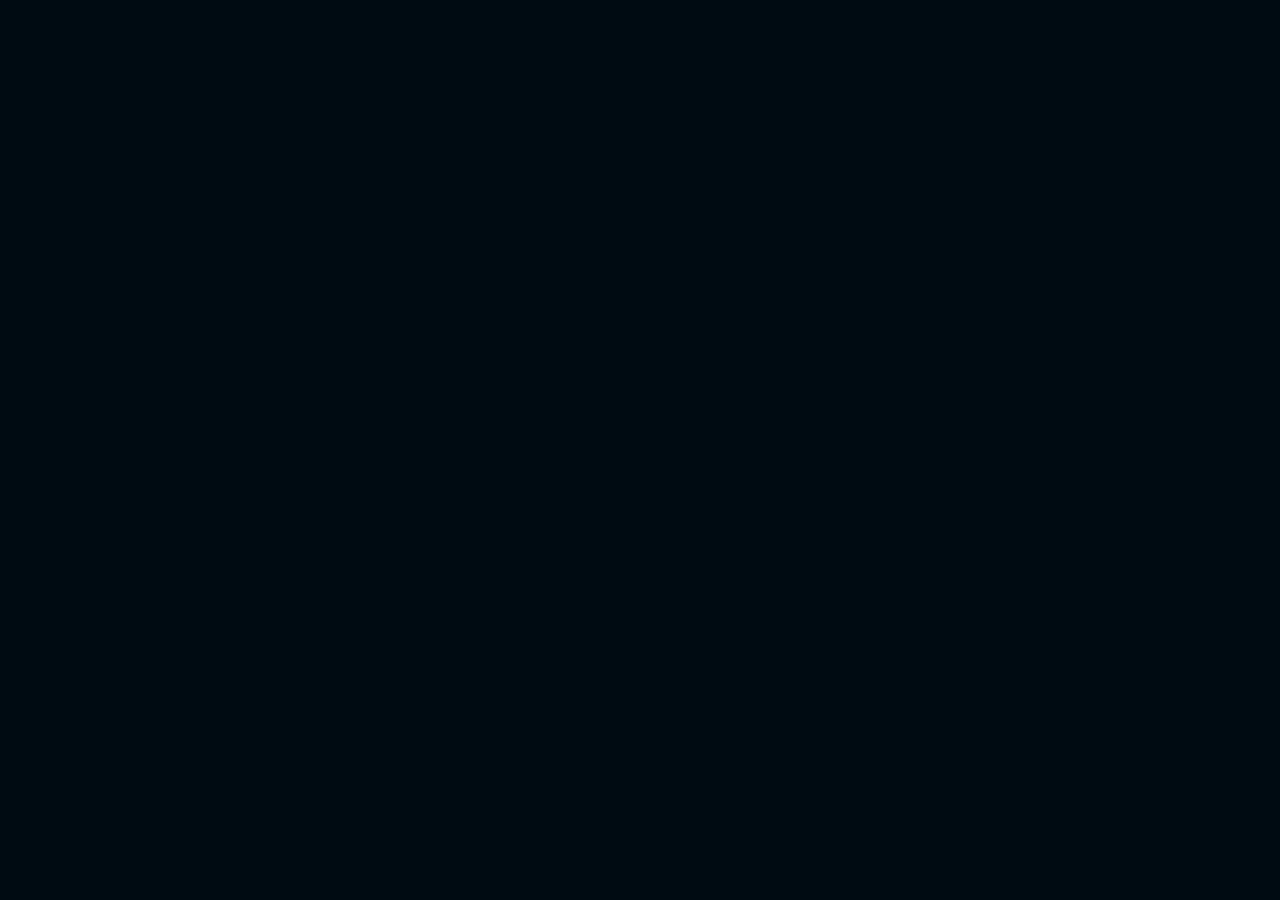
==== index.html @ 6ad89bed "Sell CadetCatch with its real photo search value" ====
<!doctype html>
<html lang="en">
  <head>
    <meta charset="UTF-8" />
    <link rel="icon" type="image/svg+xml" href="/favicon.svg" />
    <meta name="viewport" content="width=device-width, initial-scale=1.0, maximum-scale=1.0, user-scalable=no, viewport-fit=cover" />
        <meta name="eb28-build-id" content="cadetcatch-bf7490b9c" />
    <meta http-equiv="Cache-Control" content="no-cache, no-store, must-revalidate" />
    <meta http-equiv="Pragma" content="no-cache" />
    <meta http-equiv="Expires" content="0" />
<title>CadetCatch — Find Your Cadet in Thousands of Event Photos</title>
    <meta name="description" content="Add one clear cadet photo, search the available indexed Academy event-photo collection with facial-similarity technology, and review likely matches on your iPhone." />
    <meta name="theme-color" content="#061411" />
    <meta name="color-scheme" content="light" />
    <meta name="robots" content="index, follow, max-image-preview:large, max-snippet:-1, max-video-preview:-1" />
    <link rel="canonical" href="https://cadetcatch.com/" />
    <meta property="og:locale" content="en_US" />
    <meta property="og:site_name" content="CadetCatch" />
    <meta property="og:type" content="website" />
    <meta property="og:title" content="CadetCatch — Find Your Cadet in Thousands of Event Photos" />
    <meta property="og:description" content="Add one clear cadet photo, search the available indexed Academy event-photo collection with facial-similarity technology, and review likely matches on your iPhone." />
    <meta property="og:url" content="https://cadetcatch.com/" />
    <meta property="og:image" content="https://cadetcatch.com/img/find-cadet-photos.png" />
    <meta property="og:image:alt" content="CadetCatch — Find Your Cadet in Thousands of Event Photos" />
    <meta name="twitter:card" content="summary_large_image" />
    <meta name="twitter:title" content="CadetCatch — Find Your Cadet in Thousands of Event Photos" />
    <meta name="twitter:description" content="Add one clear cadet photo, search the available indexed Academy event-photo collection with facial-similarity technology, and review likely matches on your iPhone." />
    <meta name="twitter:image" content="https://cadetcatch.com/img/find-cadet-photos.png" />
    <script type="application/ld+json">[{"@context":"https://schema.org","@type":"Organization","@id":"https://eb28.co/#organization","name":"EB28","url":"https://eb28.co","logo":"https://eb28.co/favicon.svg"},{"@context":"https://schema.org","@type":"SoftwareApplication","name":"CadetCatch","applicationCategory":"LifestyleApplication","operatingSystem":"iOS","offers":{"@type":"Offer","name":"Family Monthly","price":"12.99","priceCurrency":"USD","description":"Auto-renewing monthly subscription. Free to download.","url":"https://apps.apple.com/us/app/cadetcatch/id6769565852"},"url":"https://apps.apple.com/us/app/cadetcatch/id6769565852","image":"https://cadetcatch.com/img/find-cadet-photos.png","description":"CadetCatch uses facial-similarity search to help Coast Guard Academy parents find likely matches in an indexed event-photo collection and review each result themselves.","provider":{"@id":"https://eb28.co/#organization"}}]</script>
<link rel="preload" as="image" href="/img/find-cadet-photos.png" fetchpriority="high" />
    <link rel="preconnect" href="https://fonts.googleapis.com" />
    <link rel="preconnect" href="https://fonts.gstatic.com" crossorigin />
    <script>
      window.addEventListener('load', function () {
        [
          'https://fonts.googleapis.com/css2?family=JetBrains+Mono:wght@400;600&family=Sora:wght@500;700;800&family=Space+Grotesk:wght@400;500;700&display=swap',
          'https://fonts.googleapis.com/css2?family=Cormorant+Garamond:wght@500;600;700&family=Manrope:wght@400;500;600;700;800&display=swap',
        ].forEach(function (href) {
          var link = document.createElement('link');
          link.rel = 'stylesheet';
          link.href = href;
          document.head.appendChild(link);
        });
      });
    </script>
    <noscript>
      <link
        rel="stylesheet"
        href="https://fonts.googleapis.com/css2?family=JetBrains+Mono:wght@400;600&family=Sora:wght@500;700;800&family=Space+Grotesk:wght@400;500;700&display=swap"
      />
      <link
        rel="stylesheet"
        href="https://fonts.googleapis.com/css2?family=Cormorant+Garamond:wght@500;600;700&family=Manrope:wght@400;500;600;700;800&display=swap"
      />
    </noscript>

    <style>
      html,
      body,
      #root {
        min-height: 100%;
        margin: 0;
        background: #000b12;
      }

      body {
        overflow-x: hidden;
      }

    </style>
    <script type="module" crossorigin src="/assets/index-DE8_6jMP.js"></script>
    <link rel="stylesheet" crossorigin href="/assets/index-CxNDOQyZ.css">
  </head>
  <body>
    <div id="root"></div>
    <script>
      // Loads GA4 only when a measurement ID is set in /analytics-config.json,
      // so analytics activates from config without a rebuild.
      (function () {
        fetch('/analytics-config.json', { cache: 'no-store' })
          .then(function (r) { return r.ok ? r.json() : null; })
          .then(function (cfg) {
            var id = cfg && String(cfg.ga4MeasurementId || '').trim();
            if (!id) return;
            var s = document.createElement('script');
            s.async = true;
            s.src = 'https://www.googletagmanager.com/gtag/js?id=' + encodeURIComponent(id);
            document.head.appendChild(s);
            window.dataLayer = window.dataLayer || [];
            function gtag() { window.dataLayer.push(arguments); }
            window.gtag = gtag;
            gtag('js', new Date());
            gtag('config', id);
          })
          .catch(function () {});
      })();
    </script>
    <noscript>
      <main style="padding: 32px; font-family: Arial, sans-serif; background: #ffffff; color: #0f172a;">
        <h1>EB28 organic growth resources</h1>
        <p>Lead-focused website, local SEO, and automation guides for Melbourne, Florida businesses.</p>
        <nav aria-label="EB28 organic growth resources">
          <ul>
            <li>
              <a href="/blog/ai-receptionist-for-local-business-what-to-automate-and-what-to-keep-human/">
                AI receptionist for local business
              </a>
            </li>
            <li>
              <a href="/blog/website-audit-checklist-for-melbourne-fl-businesses-losing-leads/">
                Website audit Melbourne FL
              </a>
            </li>
            <li>
              <a href="/blog/how-to-rank-in-the-melbourne-fl-map-pack-without-spammy-seo/">
                How to rank in Melbourne FL map pack
              </a>
            </li>
            <li><a href="/melbournewebstudio/#quiz">Melbourne Web Studio growth quiz</a></li>
            <li><a href="/blog/">EB28 blog</a></li>
          </ul>
        </nav>
      </main>
    </noscript>
  </body>
</html>
---- assets/index-CxNDOQyZ.css ----
*,:before,:after{--tw-border-spacing-x: 0;--tw-border-spacing-y: 0;--tw-translate-x: 0;--tw-translate-y: 0;--tw-rotate: 0;--tw-skew-x: 0;--tw-skew-y: 0;--tw-scale-x: 1;--tw-scale-y: 1;--tw-pan-x: ;--tw-pan-y: ;--tw-pinch-zoom: ;--tw-scroll-snap-strictness: proximity;--tw-gradient-from-position: ;--tw-gradient-via-position: ;--tw-gradient-to-position: ;--tw-ordinal: ;--tw-slashed-zero: ;--tw-numeric-figure: ;--tw-numeric-spacing: ;--tw-numeric-fraction: ;--tw-ring-inset: ;--tw-ring-offset-width: 0px;--tw-ring-offset-color: #fff;--tw-ring-color: rgb(59 130 246 / .5);--tw-ring-offset-shadow: 0 0 #0000;--tw-ring-shadow: 0 0 #0000;--tw-shadow: 0 0 #0000;--tw-shadow-colored: 0 0 #0000;--tw-blur: ;--tw-brightness: ;--tw-contrast: ;--tw-grayscale: ;--tw-hue-rotate: ;--tw-invert: ;--tw-saturate: ;--tw-sepia: ;--tw-drop-shadow: ;--tw-backdrop-blur: ;--tw-backdrop-brightness: ;--tw-backdrop-contrast: ;--tw-backdrop-grayscale: ;--tw-backdrop-hue-rotate: ;--tw-backdrop-invert: ;--tw-backdrop-opacity: ;--tw-backdrop-saturate: ;--tw-backdrop-sepia: ;--tw-contain-size: ;--tw-contain-layout: ;--tw-contain-paint: ;--tw-contain-style: }::backdrop{--tw-border-spacing-x: 0;--tw-border-spacing-y: 0;--tw-translate-x: 0;--tw-translate-y: 0;--tw-rotate: 0;--tw-skew-x: 0;--tw-skew-y: 0;--tw-scale-x: 1;--tw-scale-y: 1;--tw-pan-x: ;--tw-pan-y: ;--tw-pinch-zoom: ;--tw-scroll-snap-strictness: proximity;--tw-gradient-from-position: ;--tw-gradient-via-position: ;--tw-gradient-to-position: ;--tw-ordinal: ;--tw-slashed-zero: ;--tw-numeric-figure: ;--tw-numeric-spacing: ;--tw-numeric-fraction: ;--tw-ring-inset: ;--tw-ring-offset-width: 0px;--tw-ring-offset-color: #fff;--tw-ring-color: rgb(59 130 246 / .5);--tw-ring-offset-shadow: 0 0 #0000;--tw-ring-shadow: 0 0 #0000;--tw-shadow: 0 0 #0000;--tw-shadow-colored: 0 0 #0000;--tw-blur: ;--tw-brightness: ;--tw-contrast: ;--tw-grayscale: ;--tw-hue-rotate: ;--tw-invert: ;--tw-saturate: ;--tw-sepia: ;--tw-drop-shadow: ;--tw-backdrop-blur: ;--tw-backdrop-brightness: ;--tw-backdrop-contrast: ;--tw-backdrop-grayscale: ;--tw-backdrop-hue-rotate: ;--tw-backdrop-invert: ;--tw-backdrop-opacity: ;--tw-backdrop-saturate: ;--tw-backdrop-sepia: ;--tw-contain-size: ;--tw-contain-layout: ;--tw-contain-paint: ;--tw-contain-style: }*,:before,:after{box-sizing:border-box;border-width:0;border-style:solid;border-color:#e5e7eb}:before,:after{--tw-content: ""}html,:host{line-height:1.5;-webkit-text-size-adjust:100%;-moz-tab-size:4;-o-tab-size:4;tab-size:4;font-family:Manrope,Avenir Next,Segoe UI,sans-serif;font-feature-settings:normal;font-variation-settings:normal;-webkit-tap-highlight-color:transparent}body{margin:0;line-height:inherit}hr{height:0;color:inherit;border-top-width:1px}abbr:where([title]){-webkit-text-decoration:underline dotted;text-decoration:underline dotted}h1,h2,h3,h4,h5,h6{font-size:inherit;font-weight:inherit}a{color:inherit;text-decoration:inherit}b,strong{font-weight:bolder}code,kbd,samp,pre{font-family:ui-monospace,SFMono-Regular,Menlo,Monaco,Consolas,Liberation Mono,Courier New,monospace;font-feature-settings:normal;font-variation-settings:normal;font-size:1em}small{font-size:80%}sub,sup{font-size:75%;line-height:0;position:relative;vertical-align:baseline}sub{bottom:-.25em}sup{top:-.5em}table{text-indent:0;border-color:inherit;border-collapse:collapse}button,input,optgroup,select,textarea{font-family:inherit;font-feature-settings:inherit;font-variation-settings:inherit;font-size:100%;font-weight:inherit;line-height:inherit;letter-spacing:inherit;color:inherit;margin:0;padding:0}button,select{text-transform:none}button,input:where([type=button]),input:where([type=reset]),input:where([type=submit]){-webkit-appearance:button;background-color:transparent;background-image:none}:-moz-focusring{outline:auto}:-moz-ui-invalid{box-shadow:none}progress{vertical-align:baseline}::-webkit-inner-spin-button,::-webkit-outer-spin-button{height:auto}[type=search]{-webkit-appearance:textfield;outline-offset:-2px}::-webkit-search-decoration{-webkit-appearance:none}::-webkit-file-upload-button{-webkit-appearance:button;font:inherit}summary{display:list-item}blockquote,dl,dd,h1,h2,h3,h4,h5,h6,hr,figure,p,pre{margin:0}fieldset{margin:0;padding:0}legend{padding:0}ol,ul,menu{list-style:none;margin:0;padding:0}dialog{padding:0}textarea{resize:vertical}input::-moz-placeholder,textarea::-moz-placeholder{opacity:1;color:#9ca3af}input::placeholder,textarea::placeholder{opacity:1;color:#9ca3af}button,[role=button]{cursor:pointer}:disabled{cursor:default}img,svg,video,canvas,audio,iframe,embed,object{display:block;vertical-align:middle}img,video{max-width:100%;height:auto}[hidden]:where(:not([hidden=until-found])){display:none}.\!container{width:100%!important}.container{width:100%}@media (min-width: 640px){.\!container{max-width:640px!important}.container{max-width:640px}}@media (min-width: 768px){.\!container{max-width:768px!important}.container{max-width:768px}}@media (min-width: 1024px){.\!container{max-width:1024px!important}.container{max-width:1024px}}@media (min-width: 1280px){.\!container{max-width:1280px!important}.container{max-width:1280px}}@media (min-width: 1536px){.\!container{max-width:1536px!important}.container{max-width:1536px}}.sr-only{position:absolute;width:1px;height:1px;padding:0;margin:-1px;overflow:hidden;clip:rect(0,0,0,0);white-space:nowrap;border-width:0}.pointer-events-none{pointer-events:none}.pointer-events-auto{pointer-events:auto}.\!visible{visibility:visible!important}.visible{visibility:visible}.static{position:static}.fixed{position:fixed}.absolute{position:absolute}.relative{position:relative}.sticky{position:sticky}.inset-0{top:0;right:0;bottom:0;left:0}.inset-x-0{left:0;right:0}.-bottom-10{bottom:-2.5rem}.-left-10{left:-2.5rem}.-right-1{right:-.25rem}.-right-24{right:-6rem}.-right-3{right:-.75rem}.-top-1{top:-.25rem}.-top-12{top:-3rem}.-top-24{top:-6rem}.-top-3{top:-.75rem}.-top-4{top:-1rem}.-top-\[1px\]{top:-1px}.bottom-0{bottom:0}.bottom-1{bottom:.25rem}.bottom-6{bottom:1.5rem}.bottom-\[-10\%\]{bottom:-10%}.bottom-\[-20\%\]{bottom:-20%}.left-0{left:0}.left-1{left:.25rem}.left-1\/2{left:50%}.left-2{left:.5rem}.left-3{left:.75rem}.left-4{left:1rem}.left-5{left:1.25rem}.left-6{left:1.5rem}.left-\[-10\%\]{left:-10%}.left-\[36px\]{left:36px}.right-0{right:0}.right-1{right:.25rem}.right-1\.5{right:.375rem}.right-2{right:.5rem}.right-4{right:1rem}.right-6{right:1.5rem}.right-8{right:2rem}.right-\[-10\%\]{right:-10%}.top-0{top:0}.top-1{top:.25rem}.top-1\.5{top:.375rem}.top-1\/2{top:50%}.top-12{top:3rem}.top-2{top:.5rem}.top-24{top:6rem}.top-32{top:8rem}.top-4{top:1rem}.top-6{top:1.5rem}.top-8{top:2rem}.top-\[-10\%\]{top:-10%}.top-\[-20\%\]{top:-20%}.top-\[61px\]{top:61px}.top-full{top:100%}.-z-10{z-index:-10}.-z-20{z-index:-20}.z-0{z-index:0}.z-10{z-index:10}.z-20{z-index:20}.z-30{z-index:30}.z-40{z-index:40}.z-50{z-index:50}.z-\[100\]{z-index:100}.z-\[110\]{z-index:110}.z-\[140\]{z-index:140}.z-\[160\]{z-index:160}.z-\[200\]{z-index:200}.z-\[5\]{z-index:5}.z-\[60\]{z-index:60}.order-first{order:-9999}.col-span-1{grid-column:span 1 / span 1}.col-span-2{grid-column:span 2 / span 2}.row-span-2{grid-row:span 2 / span 2}.-mx-1{margin-left:-.25rem;margin-right:-.25rem}.-mx-2{margin-left:-.5rem;margin-right:-.5rem}.mx-auto{margin-left:auto;margin-right:auto}.my-10{margin-top:2.5rem;margin-bottom:2.5rem}.my-12{margin-top:3rem;margin-bottom:3rem}.-ml-2{margin-left:-.5rem}.-mr-32{margin-right:-8rem}.-mt-1{margin-top:-.25rem}.-mt-2{margin-top:-.5rem}.-mt-20{margin-top:-5rem}.-mt-32{margin-top:-8rem}.mb-1{margin-bottom:.25rem}.mb-1\.5{margin-bottom:.375rem}.mb-10{margin-bottom:2.5rem}.mb-12{margin-bottom:3rem}.mb-14{margin-bottom:3.5rem}.mb-16{margin-bottom:4rem}.mb-2{margin-bottom:.5rem}.mb-20{margin-bottom:5rem}.mb-3{margin-bottom:.75rem}.mb-4{margin-bottom:1rem}.mb-5{margin-bottom:1.25rem}.mb-6{margin-bottom:1.5rem}.mb-7{margin-bottom:1.75rem}.mb-8{margin-bottom:2rem}.mb-\[10\%\]{margin-bottom:10%}.ml-1{margin-left:.25rem}.ml-2{margin-left:.5rem}.ml-3{margin-left:.75rem}.ml-auto{margin-left:auto}.mr-1{margin-right:.25rem}.mr-1\.5{margin-right:.375rem}.mr-2{margin-right:.5rem}.mr-3{margin-right:.75rem}.mr-4{margin-right:1rem}.mr-auto{margin-right:auto}.mt-0\.5{margin-top:.125rem}.mt-1{margin-top:.25rem}.mt-1\.5{margin-top:.375rem}.mt-10{margin-top:2.5rem}.mt-12{margin-top:3rem}.mt-14{margin-top:3.5rem}.mt-16{margin-top:4rem}.mt-2{margin-top:.5rem}.mt-2\.5{margin-top:.625rem}.mt-20{margin-top:5rem}.mt-3{margin-top:.75rem}.mt-4{margin-top:1rem}.mt-5{margin-top:1.25rem}.mt-6{margin-top:1.5rem}.mt-7{margin-top:1.75rem}.mt-8{margin-top:2rem}.mt-9{margin-top:2.25rem}.mt-\[3px\]{margin-top:3px}.mt-auto{margin-top:auto}.line-clamp-2{overflow:hidden;display:-webkit-box;-webkit-box-orient:vertical;-webkit-line-clamp:2}.line-clamp-3{overflow:hidden;display:-webkit-box;-webkit-box-orient:vertical;-webkit-line-clamp:3}.block{display:block}.inline-block{display:inline-block}.inline{display:inline}.flex{display:flex}.inline-flex{display:inline-flex}.table{display:table}.grid{display:grid}.hidden{display:none}.aspect-\[16\/10\]{aspect-ratio:16/10}.aspect-\[4\/3\]{aspect-ratio:4/3}.aspect-\[4\/5\]{aspect-ratio:4/5}.aspect-video{aspect-ratio:16 / 9}.h-0{height:0px}.h-0\.5{height:.125rem}.h-1{height:.25rem}.h-1\.5{height:.375rem}.h-10{height:2.5rem}.h-11{height:2.75rem}.h-12{height:3rem}.h-14{height:3.5rem}.h-16{height:4rem}.h-2{height:.5rem}.h-2\.5{height:.625rem}.h-20{height:5rem}.h-24{height:6rem}.h-28{height:7rem}.h-3{height:.75rem}.h-3\.5{height:.875rem}.h-32{height:8rem}.h-4{height:1rem}.h-40{height:10rem}.h-48{height:12rem}.h-5{height:1.25rem}.h-56{height:14rem}.h-6{height:1.5rem}.h-64{height:16rem}.h-7{height:1.75rem}.h-8{height:2rem}.h-9{height:2.25rem}.h-96{height:24rem}.h-\[180px\]{height:180px}.h-\[18px\]{height:18px}.h-\[20px\]{height:20px}.h-\[220px\]{height:220px}.h-\[22px\]{height:22px}.h-\[24px\]{height:24px}.h-\[26px\]{height:26px}.h-\[28px\]{height:28px}.h-\[2px\]{height:2px}.h-\[32px\]{height:32px}.h-\[36px\]{height:36px}.h-\[36rem\]{height:36rem}.h-\[40\%\]{height:40%}.h-\[400px\]{height:400px}.h-\[40px\]{height:40px}.h-\[40vh\]{height:40vh}.h-\[42px\]{height:42px}.h-\[44px\]{height:44px}.h-\[45px\]{height:45px}.h-\[50\%\]{height:50%}.h-\[500px\]{height:500px}.h-\[50px\]{height:50px}.h-\[50vh\]{height:50vh}.h-\[52px\]{height:52px}.h-\[550px\]{height:550px}.h-\[600px\]{height:600px}.h-\[6px\]{height:6px}.h-\[70px\]{height:70px}.h-auto{height:auto}.h-full{height:100%}.h-px{height:1px}.max-h-\[120px\]{max-height:120px}.max-h-\[180px\]{max-height:180px}.max-h-\[210px\]{max-height:210px}.max-h-\[250px\]{max-height:250px}.max-h-\[26rem\]{max-height:26rem}.max-h-\[35vh\]{max-height:35vh}.max-h-\[60px\]{max-height:60px}.max-h-\[68vh\]{max-height:68vh}.max-h-\[90vh\]{max-height:90vh}.max-h-\[min\(34rem\,80dvh\)\]{max-height:min(34rem,80dvh)}.max-h-\[min\(40rem\,88dvh\)\]{max-height:min(40rem,88dvh)}.min-h-11{min-height:2.75rem}.min-h-12{min-height:3rem}.min-h-28{min-height:7rem}.min-h-36{min-height:9rem}.min-h-\[100dvh\]{min-height:100dvh}.min-h-\[360px\]{min-height:360px}.min-h-\[420px\]{min-height:420px}.min-h-\[76px\]{min-height:76px}.min-h-\[90px\]{min-height:90px}.min-h-\[94svh\]{min-height:94svh}.min-h-\[calc\(100svh-70px\)\]{min-height:calc(100svh - 70px)}.min-h-\[calc\(100vh-65px\)\]{min-height:calc(100vh - 65px)}.min-h-screen{min-height:100vh}.w-1\.5{width:.375rem}.w-10{width:2.5rem}.w-11{width:2.75rem}.w-12{width:3rem}.w-14{width:3.5rem}.w-16{width:4rem}.w-2{width:.5rem}.w-2\.5{width:.625rem}.w-20{width:5rem}.w-24{width:6rem}.w-3{width:.75rem}.w-3\.5{width:.875rem}.w-32{width:8rem}.w-4{width:1rem}.w-44{width:11rem}.w-48{width:12rem}.w-5{width:1.25rem}.w-6{width:1.5rem}.w-64{width:16rem}.w-7{width:1.75rem}.w-8{width:2rem}.w-80{width:20rem}.w-9{width:2.25rem}.w-96{width:24rem}.w-\[1000px\]{width:1000px}.w-\[10px\]{width:10px}.w-\[18px\]{width:18px}.w-\[20px\]{width:20px}.w-\[22px\]{width:22px}.w-\[330px\]{width:330px}.w-\[350px\]{width:350px}.w-\[40\%\]{width:40%}.w-\[45px\]{width:45px}.w-\[50\%\]{width:50%}.w-\[500px\]{width:500px}.w-\[60px\]{width:60px}.w-\[6px\]{width:6px}.w-\[800px\]{width:800px}.w-\[90vw\]{width:90vw}.w-fit{width:-moz-fit-content;width:fit-content}.w-full{width:100%}.w-px{width:1px}.min-w-0{min-width:0px}.min-w-\[180px\]{min-width:180px}.min-w-\[260px\]{min-width:260px}.max-w-2xl{max-width:42rem}.max-w-3xl{max-width:48rem}.max-w-4xl{max-width:56rem}.max-w-5xl{max-width:64rem}.max-w-6xl{max-width:72rem}.max-w-7xl{max-width:80rem}.max-w-\[1000px\]{max-width:1000px}.max-w-\[1040px\]{max-width:1040px}.max-w-\[1220px\]{max-width:1220px}.max-w-\[1320px\]{max-width:1320px}.max-w-\[1700px\]{max-width:1700px}.max-w-\[1800px\]{max-width:1800px}.max-w-\[260px\]{max-width:260px}.max-w-\[360px\]{max-width:360px}.max-w-\[400px\]{max-width:400px}.max-w-\[430px\]{max-width:430px}.max-w-\[590px\]{max-width:590px}.max-w-\[650px\]{max-width:650px}.max-w-\[680px\]{max-width:680px}.max-w-\[68px\]{max-width:68px}.max-w-\[720px\]{max-width:720px}.max-w-\[85\%\]{max-width:85%}.max-w-\[95\%\]{max-width:95%}.max-w-lg{max-width:32rem}.max-w-md{max-width:28rem}.max-w-none{max-width:none}.max-w-sm{max-width:24rem}.max-w-xl{max-width:36rem}.max-w-xs{max-width:20rem}.flex-1{flex:1 1 0%}.flex-shrink-0,.shrink-0{flex-shrink:0}.flex-grow,.grow{flex-grow:1}.-translate-x-1\/2{--tw-translate-x: -50%;transform:translate(var(--tw-translate-x),var(--tw-translate-y)) rotate(var(--tw-rotate)) skew(var(--tw-skew-x)) skewY(var(--tw-skew-y)) scaleX(var(--tw-scale-x)) scaleY(var(--tw-scale-y))}.-translate-y-1\/2{--tw-translate-y: -50%;transform:translate(var(--tw-translate-x),var(--tw-translate-y)) rotate(var(--tw-rotate)) skew(var(--tw-skew-x)) skewY(var(--tw-skew-y)) scaleX(var(--tw-scale-x)) scaleY(var(--tw-scale-y))}.translate-x-1\/2{--tw-translate-x: 50%;transform:translate(var(--tw-translate-x),var(--tw-translate-y)) rotate(var(--tw-rotate)) skew(var(--tw-skew-x)) skewY(var(--tw-skew-y)) scaleX(var(--tw-scale-x)) scaleY(var(--tw-scale-y))}.translate-y-1\/2{--tw-translate-y: 50%;transform:translate(var(--tw-translate-x),var(--tw-translate-y)) rotate(var(--tw-rotate)) skew(var(--tw-skew-x)) skewY(var(--tw-skew-y)) scaleX(var(--tw-scale-x)) scaleY(var(--tw-scale-y))}.translate-y-4{--tw-translate-y: 1rem;transform:translate(var(--tw-translate-x),var(--tw-translate-y)) rotate(var(--tw-rotate)) skew(var(--tw-skew-x)) skewY(var(--tw-skew-y)) scaleX(var(--tw-scale-x)) scaleY(var(--tw-scale-y))}.-rotate-90{--tw-rotate: -90deg;transform:translate(var(--tw-translate-x),var(--tw-translate-y)) rotate(var(--tw-rotate)) skew(var(--tw-skew-x)) skewY(var(--tw-skew-y)) scaleX(var(--tw-scale-x)) scaleY(var(--tw-scale-y))}.rotate-90{--tw-rotate: 90deg;transform:translate(var(--tw-translate-x),var(--tw-translate-y)) rotate(var(--tw-rotate)) skew(var(--tw-skew-x)) skewY(var(--tw-skew-y)) scaleX(var(--tw-scale-x)) scaleY(var(--tw-scale-y))}.scale-110{--tw-scale-x: 1.1;--tw-scale-y: 1.1;transform:translate(var(--tw-translate-x),var(--tw-translate-y)) rotate(var(--tw-rotate)) skew(var(--tw-skew-x)) skewY(var(--tw-skew-y)) scaleX(var(--tw-scale-x)) scaleY(var(--tw-scale-y))}.transform{transform:translate(var(--tw-translate-x),var(--tw-translate-y)) rotate(var(--tw-rotate)) skew(var(--tw-skew-x)) skewY(var(--tw-skew-y)) scaleX(var(--tw-scale-x)) scaleY(var(--tw-scale-y))}@keyframes bounce{0%,to{transform:translateY(-25%);animation-timing-function:cubic-bezier(.8,0,1,1)}50%{transform:none;animation-timing-function:cubic-bezier(0,0,.2,1)}}.animate-bounce{animation:bounce 1s infinite}@keyframes ping{75%,to{transform:scale(2);opacity:0}}.animate-ping{animation:ping 1s cubic-bezier(0,0,.2,1) infinite}@keyframes pulse{50%{opacity:.5}}.animate-pulse{animation:pulse 2s cubic-bezier(.4,0,.6,1) infinite}@keyframes spin{to{transform:rotate(360deg)}}.animate-spin{animation:spin 1s linear infinite}.cursor-not-allowed{cursor:not-allowed}.cursor-pointer{cursor:pointer}.cursor-wait{cursor:wait}.touch-manipulation{touch-action:manipulation}.resize-none{resize:none}.resize-y{resize:vertical}.resize{resize:both}.scroll-mt-24{scroll-margin-top:6rem}.scroll-mt-28{scroll-margin-top:7rem}.scroll-mt-6{scroll-margin-top:1.5rem}.list-disc{list-style-type:disc}.list-none{list-style-type:none}.appearance-none{-webkit-appearance:none;-moz-appearance:none;appearance:none}.grid-cols-1{grid-template-columns:repeat(1,minmax(0,1fr))}.grid-cols-2{grid-template-columns:repeat(2,minmax(0,1fr))}.grid-cols-3{grid-template-columns:repeat(3,minmax(0,1fr))}.grid-cols-4{grid-template-columns:repeat(4,minmax(0,1fr))}.grid-cols-\[28px_1fr\]{grid-template-columns:28px 1fr}.flex-row{flex-direction:row}.flex-col{flex-direction:column}.flex-wrap{flex-wrap:wrap}.place-items-center{place-items:center}.items-start{align-items:flex-start}.items-end{align-items:flex-end}.items-center{align-items:center}.items-baseline{align-items:baseline}.justify-start{justify-content:flex-start}.justify-end{justify-content:flex-end}.justify-center{justify-content:center}.justify-between{justify-content:space-between}.justify-evenly{justify-content:space-evenly}.gap-0{gap:0px}.gap-0\.5{gap:.125rem}.gap-1{gap:.25rem}.gap-1\.5{gap:.375rem}.gap-10{gap:2.5rem}.gap-12{gap:3rem}.gap-14{gap:3.5rem}.gap-16{gap:4rem}.gap-2{gap:.5rem}.gap-2\.5{gap:.625rem}.gap-3{gap:.75rem}.gap-4{gap:1rem}.gap-5{gap:1.25rem}.gap-6{gap:1.5rem}.gap-8{gap:2rem}.gap-px{gap:1px}.gap-x-1\.5{-moz-column-gap:.375rem;column-gap:.375rem}.gap-x-2{-moz-column-gap:.5rem;column-gap:.5rem}.gap-x-4{-moz-column-gap:1rem;column-gap:1rem}.gap-x-5{-moz-column-gap:1.25rem;column-gap:1.25rem}.gap-x-7{-moz-column-gap:1.75rem;column-gap:1.75rem}.gap-y-1{row-gap:.25rem}.gap-y-2{row-gap:.5rem}.space-x-2>:not([hidden])~:not([hidden]){--tw-space-x-reverse: 0;margin-right:calc(.5rem * var(--tw-space-x-reverse));margin-left:calc(.5rem * calc(1 - var(--tw-space-x-reverse)))}.space-x-6>:not([hidden])~:not([hidden]){--tw-space-x-reverse: 0;margin-right:calc(1.5rem * var(--tw-space-x-reverse));margin-left:calc(1.5rem * calc(1 - var(--tw-space-x-reverse)))}.space-x-8>:not([hidden])~:not([hidden]){--tw-space-x-reverse: 0;margin-right:calc(2rem * var(--tw-space-x-reverse));margin-left:calc(2rem * calc(1 - var(--tw-space-x-reverse)))}.space-y-1>:not([hidden])~:not([hidden]){--tw-space-y-reverse: 0;margin-top:calc(.25rem * calc(1 - var(--tw-space-y-reverse)));margin-bottom:calc(.25rem * var(--tw-space-y-reverse))}.space-y-1\.5>:not([hidden])~:not([hidden]){--tw-space-y-reverse: 0;margin-top:calc(.375rem * calc(1 - var(--tw-space-y-reverse)));margin-bottom:calc(.375rem * var(--tw-space-y-reverse))}.space-y-10>:not([hidden])~:not([hidden]){--tw-space-y-reverse: 0;margin-top:calc(2.5rem * calc(1 - var(--tw-space-y-reverse)));margin-bottom:calc(2.5rem * var(--tw-space-y-reverse))}.space-y-12>:not([hidden])~:not([hidden]){--tw-space-y-reverse: 0;margin-top:calc(3rem * calc(1 - var(--tw-space-y-reverse)));margin-bottom:calc(3rem * var(--tw-space-y-reverse))}.space-y-2>:not([hidden])~:not([hidden]){--tw-space-y-reverse: 0;margin-top:calc(.5rem * calc(1 - var(--tw-space-y-reverse)));margin-bottom:calc(.5rem * var(--tw-space-y-reverse))}.space-y-2\.5>:not([hidden])~:not([hidden]){--tw-space-y-reverse: 0;margin-top:calc(.625rem * calc(1 - var(--tw-space-y-reverse)));margin-bottom:calc(.625rem * var(--tw-space-y-reverse))}.space-y-3>:not([hidden])~:not([hidden]){--tw-space-y-reverse: 0;margin-top:calc(.75rem * calc(1 - var(--tw-space-y-reverse)));margin-bottom:calc(.75rem * var(--tw-space-y-reverse))}.space-y-3\.5>:not([hidden])~:not([hidden]){--tw-space-y-reverse: 0;margin-top:calc(.875rem * calc(1 - var(--tw-space-y-reverse)));margin-bottom:calc(.875rem * var(--tw-space-y-reverse))}.space-y-4>:not([hidden])~:not([hidden]){--tw-space-y-reverse: 0;margin-top:calc(1rem * calc(1 - var(--tw-space-y-reverse)));margin-bottom:calc(1rem * var(--tw-space-y-reverse))}.space-y-5>:not([hidden])~:not([hidden]){--tw-space-y-reverse: 0;margin-top:calc(1.25rem * calc(1 - var(--tw-space-y-reverse)));margin-bottom:calc(1.25rem * var(--tw-space-y-reverse))}.space-y-6>:not([hidden])~:not([hidden]){--tw-space-y-reverse: 0;margin-top:calc(1.5rem * calc(1 - var(--tw-space-y-reverse)));margin-bottom:calc(1.5rem * var(--tw-space-y-reverse))}.space-y-8>:not([hidden])~:not([hidden]){--tw-space-y-reverse: 0;margin-top:calc(2rem * calc(1 - var(--tw-space-y-reverse)));margin-bottom:calc(2rem * var(--tw-space-y-reverse))}.self-start{align-self:flex-start}.overflow-auto{overflow:auto}.overflow-hidden{overflow:hidden}.overflow-x-auto{overflow-x:auto}.overflow-y-auto{overflow-y:auto}.overflow-x-hidden{overflow-x:hidden}.overflow-x-clip{overflow-x:clip}.overscroll-contain{overscroll-behavior:contain}.truncate{overflow:hidden;text-overflow:ellipsis;white-space:nowrap}.whitespace-nowrap{white-space:nowrap}.whitespace-pre{white-space:pre}.whitespace-pre-wrap{white-space:pre-wrap}.break-words{overflow-wrap:break-word}.break-all{word-break:break-all}.rounded{border-radius:.25rem}.rounded-2xl{border-radius:1rem}.rounded-3xl{border-radius:1.5rem}.rounded-\[1\.1rem\]{border-radius:1.1rem}.rounded-\[1\.5rem\]{border-radius:1.5rem}.rounded-\[1\.75rem\]{border-radius:1.75rem}.rounded-\[1\.8rem\]{border-radius:1.8rem}.rounded-\[12px\]{border-radius:12px}.rounded-\[16px\]{border-radius:16px}.rounded-\[2\.25rem\]{border-radius:2.25rem}.rounded-\[2\.2rem\]{border-radius:2.2rem}.rounded-\[2\.5rem\]{border-radius:2.5rem}.rounded-\[24px\]{border-radius:24px}.rounded-\[28px\]{border-radius:28px}.rounded-\[2rem\]{border-radius:2rem}.rounded-\[32px\]{border-radius:32px}.rounded-\[3rem\]{border-radius:3rem}.rounded-\[8px\]{border-radius:8px}.rounded-\[9px\]{border-radius:9px}.rounded-full{border-radius:9999px}.rounded-lg{border-radius:.5rem}.rounded-md{border-radius:.375rem}.rounded-xl{border-radius:.75rem}.rounded-r-3xl{border-top-right-radius:1.5rem;border-bottom-right-radius:1.5rem}.rounded-r-\[2rem\]{border-top-right-radius:2rem;border-bottom-right-radius:2rem}.rounded-r-full{border-top-right-radius:9999px;border-bottom-right-radius:9999px}.rounded-r-lg{border-top-right-radius:.5rem;border-bottom-right-radius:.5rem}.rounded-r-xl{border-top-right-radius:.75rem;border-bottom-right-radius:.75rem}.rounded-t-3xl{border-top-left-radius:1.5rem;border-top-right-radius:1.5rem}.rounded-t-\[40px\]{border-top-left-radius:40px;border-top-right-radius:40px}.rounded-bl-none{border-bottom-left-radius:0}.rounded-br-none{border-bottom-right-radius:0}.rounded-tl-none{border-top-left-radius:0}.rounded-tr-none{border-top-right-radius:0}.border{border-width:1px}.border-0{border-width:0px}.border-2{border-width:2px}.border-4{border-width:4px}.border-8{border-width:8px}.border-\[2px\]{border-width:2px}.border-\[3px\]{border-width:3px}.border-y{border-top-width:1px;border-bottom-width:1px}.border-b{border-bottom-width:1px}.border-b-4{border-bottom-width:4px}.border-b-\[2px\]{border-bottom-width:2px}.border-b-\[3px\]{border-bottom-width:3px}.border-b-\[4px\]{border-bottom-width:4px}.border-b-\[6px\]{border-bottom-width:6px}.border-b-\[8px\]{border-bottom-width:8px}.border-l-2{border-left-width:2px}.border-l-4{border-left-width:4px}.border-l-8{border-left-width:8px}.border-l-\[3px\]{border-left-width:3px}.border-l-\[8px\]{border-left-width:8px}.border-r-\[2px\]{border-right-width:2px}.border-r-\[3px\]{border-right-width:3px}.border-r-\[4px\]{border-right-width:4px}.border-t{border-top-width:1px}.border-t-8,.border-t-\[8px\]{border-top-width:8px}.border-dashed{border-style:dashed}.border-\[\#0099aa\]{--tw-border-opacity: 1;border-color:rgb(0 153 170 / var(--tw-border-opacity, 1))}.border-\[\#00f0ff\]{--tw-border-opacity: 1;border-color:rgb(0 240 255 / var(--tw-border-opacity, 1))}.border-\[\#00f0ff\]\/20{border-color:#00f0ff33}.border-\[\#00f0ff\]\/30{border-color:#00f0ff4d}.border-\[\#00f0ff\]\/35{border-color:#00f0ff59}.border-\[\#05080a\]{--tw-border-opacity: 1;border-color:rgb(5 8 10 / var(--tw-border-opacity, 1))}.border-\[\#0a0e14\]{--tw-border-opacity: 1;border-color:rgb(10 14 20 / var(--tw-border-opacity, 1))}.border-\[\#0a0f12\]{--tw-border-opacity: 1;border-color:rgb(10 15 18 / var(--tw-border-opacity, 1))}.border-\[\#0d1218\]{--tw-border-opacity: 1;border-color:rgb(13 18 24 / var(--tw-border-opacity, 1))}.border-\[\#151f26\]{--tw-border-opacity: 1;border-color:rgb(21 31 38 / var(--tw-border-opacity, 1))}.border-\[\#1a252d\]{--tw-border-opacity: 1;border-color:rgb(26 37 45 / var(--tw-border-opacity, 1))}.border-\[\#1b9900\]{--tw-border-opacity: 1;border-color:rgb(27 153 0 / var(--tw-border-opacity, 1))}.border-\[\#22d3ee\]\/20{border-color:#22d3ee33}.border-\[\#22d3ee\]\/30{border-color:#22d3ee4d}.border-\[\#334654\]{--tw-border-opacity: 1;border-color:rgb(51 70 84 / var(--tw-border-opacity, 1))}.border-\[\#39ff14\]{--tw-border-opacity: 1;border-color:rgb(57 255 20 / var(--tw-border-opacity, 1))}.border-\[\#39ff14\]\/30{border-color:#39ff144d}.border-\[\#39ff14\]\/35{border-color:#39ff1459}.border-\[\#39ff14\]\/40{border-color:#39ff1466}.border-\[\#39ff14\]\/50{border-color:#39ff1480}.border-\[\#550099\]{--tw-border-opacity: 1;border-color:rgb(85 0 153 / var(--tw-border-opacity, 1))}.border-\[\#8a96a8\]{--tw-border-opacity: 1;border-color:rgb(138 150 168 / var(--tw-border-opacity, 1))}.border-\[\#990000\]{--tw-border-opacity: 1;border-color:rgb(153 0 0 / var(--tw-border-opacity, 1))}.border-\[\#990066\]{--tw-border-opacity: 1;border-color:rgb(153 0 102 / var(--tw-border-opacity, 1))}.border-\[\#996600\]{--tw-border-opacity: 1;border-color:rgb(153 102 0 / var(--tw-border-opacity, 1))}.border-\[\#b42323\]{--tw-border-opacity: 1;border-color:rgb(180 35 35 / var(--tw-border-opacity, 1))}.border-\[\#cbd2d9\]{--tw-border-opacity: 1;border-color:rgb(203 210 217 / var(--tw-border-opacity, 1))}.border-\[\#ff00aa\]{--tw-border-opacity: 1;border-color:rgb(255 0 170 / var(--tw-border-opacity, 1))}.border-\[\#ff00aa\]\/25{border-color:#ff00aa40}.border-\[\#ff00aa\]\/35{border-color:#ff00aa59}.border-\[\#ff00aa\]\/50{border-color:#ff00aa80}.border-\[\#ff6b6b\]\/25{border-color:#ff6b6b40}.border-\[var\(--cc-line\)\]{border-color:var(--cc-line)}.border-\[var\(--cc-line-dark\)\]{border-color:var(--cc-line-dark)}.border-amber-200{--tw-border-opacity: 1;border-color:rgb(253 230 138 / var(--tw-border-opacity, 1))}.border-amber-300{--tw-border-opacity: 1;border-color:rgb(252 211 77 / var(--tw-border-opacity, 1))}.border-amber-300\/20{border-color:#fcd34d33}.border-amber-300\/25{border-color:#fcd34d40}.border-amber-300\/35{border-color:#fcd34d59}.border-amber-300\/40{border-color:#fcd34d66}.border-amber-400{--tw-border-opacity: 1;border-color:rgb(251 191 36 / var(--tw-border-opacity, 1))}.border-amber-400\/20{border-color:#fbbf2433}.border-amber-400\/30{border-color:#fbbf244d}.border-amber-400\/40{border-color:#fbbf2466}.border-black{--tw-border-opacity: 1;border-color:rgb(0 0 0 / var(--tw-border-opacity, 1))}.border-black\/20{border-color:#0003}.border-blue-100{--tw-border-opacity: 1;border-color:rgb(219 234 254 / var(--tw-border-opacity, 1))}.border-blue-100\/50{border-color:#dbeafe80}.border-blue-200{--tw-border-opacity: 1;border-color:rgb(191 219 254 / var(--tw-border-opacity, 1))}.border-blue-300\/30{border-color:#93c5fd4d}.border-blue-400{--tw-border-opacity: 1;border-color:rgb(96 165 250 / var(--tw-border-opacity, 1))}.border-blue-400\/30{border-color:#60a5fa4d}.border-blue-500{--tw-border-opacity: 1;border-color:rgb(59 130 246 / var(--tw-border-opacity, 1))}.border-blue-500\/20{border-color:#3b82f633}.border-blue-500\/30{border-color:#3b82f64d}.border-blue-500\/40{border-color:#3b82f666}.border-blue-600{--tw-border-opacity: 1;border-color:rgb(37 99 235 / var(--tw-border-opacity, 1))}.border-blue-800\/50{border-color:#1e40af80}.border-brand-primary{--tw-border-opacity: 1;border-color:rgb(23 50 77 / var(--tw-border-opacity, 1))}.border-brand-primary\/10{border-color:#17324d1a}.border-cyan-200{--tw-border-opacity: 1;border-color:rgb(165 243 252 / var(--tw-border-opacity, 1))}.border-cyan-300{--tw-border-opacity: 1;border-color:rgb(103 232 249 / var(--tw-border-opacity, 1))}.border-cyan-300\/20{border-color:#67e8f933}.border-cyan-300\/25{border-color:#67e8f940}.border-cyan-300\/30{border-color:#67e8f94d}.border-cyan-300\/35{border-color:#67e8f959}.border-cyan-400\/20{border-color:#22d3ee33}.border-cyan-400\/25{border-color:#22d3ee40}.border-cyan-400\/30{border-color:#22d3ee4d}.border-cyan-400\/40{border-color:#22d3ee66}.border-emerald-100{--tw-border-opacity: 1;border-color:rgb(209 250 229 / var(--tw-border-opacity, 1))}.border-emerald-200{--tw-border-opacity: 1;border-color:rgb(167 243 208 / var(--tw-border-opacity, 1))}.border-emerald-300{--tw-border-opacity: 1;border-color:rgb(110 231 183 / var(--tw-border-opacity, 1))}.border-emerald-300\/20{border-color:#6ee7b733}.border-emerald-300\/25{border-color:#6ee7b740}.border-emerald-300\/30{border-color:#6ee7b74d}.border-emerald-400\/20{border-color:#34d39933}.border-emerald-400\/30{border-color:#34d3994d}.border-emerald-500\/20{border-color:#10b98133}.border-emerald-700{--tw-border-opacity: 1;border-color:rgb(4 120 87 / var(--tw-border-opacity, 1))}.border-fuchsia-300\/25{border-color:#f0abfc40}.border-fuchsia-300\/30{border-color:#f0abfc4d}.border-gray-500{--tw-border-opacity: 1;border-color:rgb(107 114 128 / var(--tw-border-opacity, 1))}.border-indigo-100{--tw-border-opacity: 1;border-color:rgb(224 231 255 / var(--tw-border-opacity, 1))}.border-indigo-200{--tw-border-opacity: 1;border-color:rgb(199 210 254 / var(--tw-border-opacity, 1))}.border-orange-100{--tw-border-opacity: 1;border-color:rgb(255 237 213 / var(--tw-border-opacity, 1))}.border-orange-200{--tw-border-opacity: 1;border-color:rgb(254 215 170 / var(--tw-border-opacity, 1))}.border-orange-300\/30{border-color:#fdba744d}.border-orange-500{--tw-border-opacity: 1;border-color:rgb(249 115 22 / var(--tw-border-opacity, 1))}.border-purple-100{--tw-border-opacity: 1;border-color:rgb(243 232 255 / var(--tw-border-opacity, 1))}.border-red-100{--tw-border-opacity: 1;border-color:rgb(254 226 226 / var(--tw-border-opacity, 1))}.border-red-200{--tw-border-opacity: 1;border-color:rgb(254 202 202 / var(--tw-border-opacity, 1))}.border-red-300\/20{border-color:#fca5a533}.border-red-400{--tw-border-opacity: 1;border-color:rgb(248 113 113 / var(--tw-border-opacity, 1))}.border-red-400\/30{border-color:#f871714d}.border-red-400\/50{border-color:#f8717180}.border-red-500{--tw-border-opacity: 1;border-color:rgb(239 68 68 / var(--tw-border-opacity, 1))}.border-red-500\/30{border-color:#ef44444d}.border-rose-100{--tw-border-opacity: 1;border-color:rgb(255 228 230 / var(--tw-border-opacity, 1))}.border-rose-200{--tw-border-opacity: 1;border-color:rgb(254 205 211 / var(--tw-border-opacity, 1))}.border-rose-400\/20{border-color:#fb718533}.border-rose-400\/30{border-color:#fb71854d}.border-rose-400\/40{border-color:#fb718566}.border-slate-100{--tw-border-opacity: 1;border-color:rgb(241 245 249 / var(--tw-border-opacity, 1))}.border-slate-200{--tw-border-opacity: 1;border-color:rgb(226 232 240 / var(--tw-border-opacity, 1))}.border-slate-300{--tw-border-opacity: 1;border-color:rgb(203 213 225 / var(--tw-border-opacity, 1))}.border-slate-300\/30{border-color:#cbd5e14d}.border-slate-400{--tw-border-opacity: 1;border-color:rgb(148 163 184 / var(--tw-border-opacity, 1))}.border-slate-50{--tw-border-opacity: 1;border-color:rgb(248 250 252 / var(--tw-border-opacity, 1))}.border-slate-500{--tw-border-opacity: 1;border-color:rgb(100 116 139 / var(--tw-border-opacity, 1))}.border-slate-600{--tw-border-opacity: 1;border-color:rgb(71 85 105 / var(--tw-border-opacity, 1))}.border-slate-700{--tw-border-opacity: 1;border-color:rgb(51 65 85 / var(--tw-border-opacity, 1))}.border-slate-700\/50{border-color:#33415580}.border-slate-800{--tw-border-opacity: 1;border-color:rgb(30 41 59 / var(--tw-border-opacity, 1))}.border-slate-800\/60{border-color:#1e293b99}.border-slate-900{--tw-border-opacity: 1;border-color:rgb(15 23 42 / var(--tw-border-opacity, 1))}.border-slate-950{--tw-border-opacity: 1;border-color:rgb(2 6 23 / var(--tw-border-opacity, 1))}.border-stone-200{--tw-border-opacity: 1;border-color:rgb(231 229 228 / var(--tw-border-opacity, 1))}.border-teal-200{--tw-border-opacity: 1;border-color:rgb(153 246 228 / var(--tw-border-opacity, 1))}.border-teal-400{--tw-border-opacity: 1;border-color:rgb(45 212 191 / var(--tw-border-opacity, 1))}.border-teal-500{--tw-border-opacity: 1;border-color:rgb(20 184 166 / var(--tw-border-opacity, 1))}.border-teal-600{--tw-border-opacity: 1;border-color:rgb(13 148 136 / var(--tw-border-opacity, 1))}.border-teal-600\/40{border-color:#0d948866}.border-white{--tw-border-opacity: 1;border-color:rgb(255 255 255 / var(--tw-border-opacity, 1))}.border-white\/10{border-color:#ffffff1a}.border-white\/15{border-color:#ffffff26}.border-white\/20{border-color:#fff3}.border-white\/30{border-color:#ffffff4d}.border-white\/40{border-color:#fff6}.border-white\/5{border-color:#ffffff0d}.border-white\/60{border-color:#fff9}.border-t-white{--tw-border-opacity: 1;border-top-color:rgb(255 255 255 / var(--tw-border-opacity, 1))}.bg-\[\#000b12\]{--tw-bg-opacity: 1;background-color:rgb(0 11 18 / var(--tw-bg-opacity, 1))}.bg-\[\#00f0ff\]{--tw-bg-opacity: 1;background-color:rgb(0 240 255 / var(--tw-bg-opacity, 1))}.bg-\[\#020617\]{--tw-bg-opacity: 1;background-color:rgb(2 6 23 / var(--tw-bg-opacity, 1))}.bg-\[\#020617\]\/90{background-color:#020617e6}.bg-\[\#050706\]{--tw-bg-opacity: 1;background-color:rgb(5 7 6 / var(--tw-bg-opacity, 1))}.bg-\[\#05080a\]\/95{background-color:#05080af2}.bg-\[\#060810\]{--tw-bg-opacity: 1;background-color:rgb(6 8 16 / var(--tw-bg-opacity, 1))}.bg-\[\#081017\]{--tw-bg-opacity: 1;background-color:rgb(8 16 23 / var(--tw-bg-opacity, 1))}.bg-\[\#0a0f12\]{--tw-bg-opacity: 1;background-color:rgb(10 15 18 / var(--tw-bg-opacity, 1))}.bg-\[\#0a120e\]{--tw-bg-opacity: 1;background-color:rgb(10 18 14 / var(--tw-bg-opacity, 1))}.bg-\[\#0b110e\]{--tw-bg-opacity: 1;background-color:rgb(11 17 14 / var(--tw-bg-opacity, 1))}.bg-\[\#0b1118\]{--tw-bg-opacity: 1;background-color:rgb(11 17 24 / var(--tw-bg-opacity, 1))}.bg-\[\#0f172a\]{--tw-bg-opacity: 1;background-color:rgb(15 23 42 / var(--tw-bg-opacity, 1))}.bg-\[\#10141a\]{--tw-bg-opacity: 1;background-color:rgb(16 20 26 / var(--tw-bg-opacity, 1))}.bg-\[\#14301a\]{--tw-bg-opacity: 1;background-color:rgb(20 48 26 / var(--tw-bg-opacity, 1))}.bg-\[\#160b1f\]{--tw-bg-opacity: 1;background-color:rgb(22 11 31 / var(--tw-bg-opacity, 1))}.bg-\[\#1a0011\]{--tw-bg-opacity: 1;background-color:rgb(26 0 17 / var(--tw-bg-opacity, 1))}.bg-\[\#1a202c\]{--tw-bg-opacity: 1;background-color:rgb(26 32 44 / var(--tw-bg-opacity, 1))}.bg-\[\#1a252d\]{--tw-bg-opacity: 1;background-color:rgb(26 37 45 / var(--tw-bg-opacity, 1))}.bg-\[\#1e2530\]{--tw-bg-opacity: 1;background-color:rgb(30 37 48 / var(--tw-bg-opacity, 1))}.bg-\[\#1e2530\]\/95{background-color:#1e2530f2}.bg-\[\#22d3ee\]{--tw-bg-opacity: 1;background-color:rgb(34 211 238 / var(--tw-bg-opacity, 1))}.bg-\[\#22d3ee\]\/5{background-color:#22d3ee0d}.bg-\[\#250818\]{--tw-bg-opacity: 1;background-color:rgb(37 8 24 / var(--tw-bg-opacity, 1))}.bg-\[\#2a0c0c\]{--tw-bg-opacity: 1;background-color:rgb(42 12 12 / var(--tw-bg-opacity, 1))}.bg-\[\#2a0c1f\]{--tw-bg-opacity: 1;background-color:rgb(42 12 31 / var(--tw-bg-opacity, 1))}.bg-\[\#39ff14\]{--tw-bg-opacity: 1;background-color:rgb(57 255 20 / var(--tw-bg-opacity, 1))}.bg-\[\#63f8ab\]{--tw-bg-opacity: 1;background-color:rgb(99 248 171 / var(--tw-bg-opacity, 1))}.bg-\[\#9d00ff\]{--tw-bg-opacity: 1;background-color:rgb(157 0 255 / var(--tw-bg-opacity, 1))}.bg-\[\#cfd6e0\]{--tw-bg-opacity: 1;background-color:rgb(207 214 224 / var(--tw-bg-opacity, 1))}.bg-\[\#e0e5ec\]{--tw-bg-opacity: 1;background-color:rgb(224 229 236 / var(--tw-bg-opacity, 1))}.bg-\[\#ff00aa\]{--tw-bg-opacity: 1;background-color:rgb(255 0 170 / var(--tw-bg-opacity, 1))}.bg-\[\#ff2a2a\]{--tw-bg-opacity: 1;background-color:rgb(255 42 42 / var(--tw-bg-opacity, 1))}.bg-\[\#ff6b6b\]{--tw-bg-opacity: 1;background-color:rgb(255 107 107 / var(--tw-bg-opacity, 1))}.bg-\[\#ffaa00\]{--tw-bg-opacity: 1;background-color:rgb(255 170 0 / var(--tw-bg-opacity, 1))}.bg-\[\#ffea00\]{--tw-bg-opacity: 1;background-color:rgb(255 234 0 / var(--tw-bg-opacity, 1))}.bg-\[var\(--cc-gold\)\]{background-color:var(--cc-gold)}.bg-\[var\(--cc-ivory\)\]{background-color:var(--cc-ivory)}.bg-\[var\(--cc-night\)\]{background-color:var(--cc-night)}.bg-\[var\(--cc-paper\)\]{background-color:var(--cc-paper)}.bg-amber-100{--tw-bg-opacity: 1;background-color:rgb(254 243 199 / var(--tw-bg-opacity, 1))}.bg-amber-300\/10{background-color:#fcd34d1a}.bg-amber-400{--tw-bg-opacity: 1;background-color:rgb(251 191 36 / var(--tw-bg-opacity, 1))}.bg-amber-400\/10{background-color:#fbbf241a}.bg-amber-50{--tw-bg-opacity: 1;background-color:rgb(255 251 235 / var(--tw-bg-opacity, 1))}.bg-amber-50\/40{background-color:#fffbeb66}.bg-amber-500{--tw-bg-opacity: 1;background-color:rgb(245 158 11 / var(--tw-bg-opacity, 1))}.bg-amber-500\/10{background-color:#f59e0b1a}.bg-amber-500\/15{background-color:#f59e0b26}.bg-black{--tw-bg-opacity: 1;background-color:rgb(0 0 0 / var(--tw-bg-opacity, 1))}.bg-black\/20{background-color:#0003}.bg-black\/25{background-color:#00000040}.bg-black\/30{background-color:#0000004d}.bg-black\/70{background-color:#000000b3}.bg-black\/85{background-color:#000000d9}.bg-blue-100{--tw-bg-opacity: 1;background-color:rgb(219 234 254 / var(--tw-bg-opacity, 1))}.bg-blue-400{--tw-bg-opacity: 1;background-color:rgb(96 165 250 / var(--tw-bg-opacity, 1))}.bg-blue-400\/10{background-color:#60a5fa1a}.bg-blue-50{--tw-bg-opacity: 1;background-color:rgb(239 246 255 / var(--tw-bg-opacity, 1))}.bg-blue-50\/50{background-color:#eff6ff80}.bg-blue-50\/80{background-color:#eff6ffcc}.bg-blue-500{--tw-bg-opacity: 1;background-color:rgb(59 130 246 / var(--tw-bg-opacity, 1))}.bg-blue-500\/10{background-color:#3b82f61a}.bg-blue-500\/20{background-color:#3b82f633}.bg-blue-500\/5{background-color:#3b82f60d}.bg-blue-600{--tw-bg-opacity: 1;background-color:rgb(37 99 235 / var(--tw-bg-opacity, 1))}.bg-blue-600\/10{background-color:#2563eb1a}.bg-blue-600\/20{background-color:#2563eb33}.bg-blue-600\/30{background-color:#2563eb4d}.bg-blue-600\/5{background-color:#2563eb0d}.bg-blue-700{--tw-bg-opacity: 1;background-color:rgb(29 78 216 / var(--tw-bg-opacity, 1))}.bg-blue-900{--tw-bg-opacity: 1;background-color:rgb(30 58 138 / var(--tw-bg-opacity, 1))}.bg-blue-900\/20{background-color:#1e3a8a33}.bg-blue-900\/30{background-color:#1e3a8a4d}.bg-blue-900\/50{background-color:#1e3a8a80}.bg-blue-950{--tw-bg-opacity: 1;background-color:rgb(23 37 84 / var(--tw-bg-opacity, 1))}.bg-brand-accent{--tw-bg-opacity: 1;background-color:rgb(240 176 74 / var(--tw-bg-opacity, 1))}.bg-brand-accent\/10{background-color:#f0b04a1a}.bg-brand-accent\/20{background-color:#f0b04a33}.bg-brand-primary{--tw-bg-opacity: 1;background-color:rgb(23 50 77 / var(--tw-bg-opacity, 1))}.bg-brand-primary\/10{background-color:#17324d1a}.bg-brand-primary\/5{background-color:#17324d0d}.bg-cyan-300\/10{background-color:#67e8f91a}.bg-cyan-400\/10{background-color:#22d3ee1a}.bg-cyan-400\/20{background-color:#22d3ee33}.bg-cyan-50{--tw-bg-opacity: 1;background-color:rgb(236 254 255 / var(--tw-bg-opacity, 1))}.bg-cyan-500{--tw-bg-opacity: 1;background-color:rgb(6 182 212 / var(--tw-bg-opacity, 1))}.bg-cyan-500\/10{background-color:#06b6d41a}.bg-cyan-500\/15{background-color:#06b6d426}.bg-emerald-100{--tw-bg-opacity: 1;background-color:rgb(209 250 229 / var(--tw-bg-opacity, 1))}.bg-emerald-300{--tw-bg-opacity: 1;background-color:rgb(110 231 183 / var(--tw-bg-opacity, 1))}.bg-emerald-300\/10{background-color:#6ee7b71a}.bg-emerald-400{--tw-bg-opacity: 1;background-color:rgb(52 211 153 / var(--tw-bg-opacity, 1))}.bg-emerald-400\/10{background-color:#34d3991a}.bg-emerald-400\/20{background-color:#34d39933}.bg-emerald-50{--tw-bg-opacity: 1;background-color:rgb(236 253 245 / var(--tw-bg-opacity, 1))}.bg-emerald-500{--tw-bg-opacity: 1;background-color:rgb(16 185 129 / var(--tw-bg-opacity, 1))}.bg-emerald-500\/10{background-color:#10b9811a}.bg-emerald-500\/15{background-color:#10b98126}.bg-emerald-500\/20{background-color:#10b98133}.bg-emerald-600{--tw-bg-opacity: 1;background-color:rgb(5 150 105 / var(--tw-bg-opacity, 1))}.bg-emerald-600\/10{background-color:#0596691a}.bg-emerald-700{--tw-bg-opacity: 1;background-color:rgb(4 120 87 / var(--tw-bg-opacity, 1))}.bg-emerald-900\/40{background-color:#064e3b66}.bg-fuchsia-400\/10{background-color:#e879f91a}.bg-fuchsia-500\/10{background-color:#d946ef1a}.bg-gray-800{--tw-bg-opacity: 1;background-color:rgb(31 41 55 / var(--tw-bg-opacity, 1))}.bg-green-100{--tw-bg-opacity: 1;background-color:rgb(220 252 231 / var(--tw-bg-opacity, 1))}.bg-green-400{--tw-bg-opacity: 1;background-color:rgb(74 222 128 / var(--tw-bg-opacity, 1))}.bg-green-500{--tw-bg-opacity: 1;background-color:rgb(34 197 94 / var(--tw-bg-opacity, 1))}.bg-green-500\/20{background-color:#22c55e33}.bg-green-900\/50{background-color:#14532d80}.bg-indigo-50{--tw-bg-opacity: 1;background-color:rgb(238 242 255 / var(--tw-bg-opacity, 1))}.bg-indigo-50\/50{background-color:#eef2ff80}.bg-indigo-600{--tw-bg-opacity: 1;background-color:rgb(79 70 229 / var(--tw-bg-opacity, 1))}.bg-indigo-600\/5{background-color:#4f46e50d}.bg-orange-100{--tw-bg-opacity: 1;background-color:rgb(255 237 213 / var(--tw-bg-opacity, 1))}.bg-orange-400\/10{background-color:#fb923c1a}.bg-orange-50{--tw-bg-opacity: 1;background-color:rgb(255 247 237 / var(--tw-bg-opacity, 1))}.bg-orange-500{--tw-bg-opacity: 1;background-color:rgb(249 115 22 / var(--tw-bg-opacity, 1))}.bg-orange-600{--tw-bg-opacity: 1;background-color:rgb(234 88 12 / var(--tw-bg-opacity, 1))}.bg-purple-50{--tw-bg-opacity: 1;background-color:rgb(250 245 255 / var(--tw-bg-opacity, 1))}.bg-purple-500\/20{background-color:#a855f733}.bg-purple-600{--tw-bg-opacity: 1;background-color:rgb(147 51 234 / var(--tw-bg-opacity, 1))}.bg-purple-600\/20{background-color:#9333ea33}.bg-purple-900\/50{background-color:#581c8780}.bg-red-400{--tw-bg-opacity: 1;background-color:rgb(248 113 113 / var(--tw-bg-opacity, 1))}.bg-red-50{--tw-bg-opacity: 1;background-color:rgb(254 242 242 / var(--tw-bg-opacity, 1))}.bg-red-500\/10{background-color:#ef44441a}.bg-rose-50{--tw-bg-opacity: 1;background-color:rgb(255 241 242 / var(--tw-bg-opacity, 1))}.bg-rose-500{--tw-bg-opacity: 1;background-color:rgb(244 63 94 / var(--tw-bg-opacity, 1))}.bg-rose-500\/10{background-color:#f43f5e1a}.bg-rose-500\/15{background-color:#f43f5e26}.bg-rose-500\/20{background-color:#f43f5e33}.bg-slate-100{--tw-bg-opacity: 1;background-color:rgb(241 245 249 / var(--tw-bg-opacity, 1))}.bg-slate-200{--tw-bg-opacity: 1;background-color:rgb(226 232 240 / var(--tw-bg-opacity, 1))}.bg-slate-300{--tw-bg-opacity: 1;background-color:rgb(203 213 225 / var(--tw-bg-opacity, 1))}.bg-slate-400{--tw-bg-opacity: 1;background-color:rgb(148 163 184 / var(--tw-bg-opacity, 1))}.bg-slate-400\/10{background-color:#94a3b81a}.bg-slate-50{--tw-bg-opacity: 1;background-color:rgb(248 250 252 / var(--tw-bg-opacity, 1))}.bg-slate-600{--tw-bg-opacity: 1;background-color:rgb(71 85 105 / var(--tw-bg-opacity, 1))}.bg-slate-700{--tw-bg-opacity: 1;background-color:rgb(51 65 85 / var(--tw-bg-opacity, 1))}.bg-slate-800{--tw-bg-opacity: 1;background-color:rgb(30 41 59 / var(--tw-bg-opacity, 1))}.bg-slate-800\/20{background-color:#1e293b33}.bg-slate-800\/30{background-color:#1e293b4d}.bg-slate-800\/50{background-color:#1e293b80}.bg-slate-800\/60{background-color:#1e293b99}.bg-slate-800\/80{background-color:#1e293bcc}.bg-slate-900{--tw-bg-opacity: 1;background-color:rgb(15 23 42 / var(--tw-bg-opacity, 1))}.bg-slate-900\/45{background-color:#0f172a73}.bg-slate-900\/50{background-color:#0f172a80}.bg-slate-900\/55{background-color:#0f172a8c}.bg-slate-900\/60{background-color:#0f172a99}.bg-slate-900\/65{background-color:#0f172aa6}.bg-slate-900\/70{background-color:#0f172ab3}.bg-slate-900\/80{background-color:#0f172acc}.bg-slate-900\/95{background-color:#0f172af2}.bg-slate-950{--tw-bg-opacity: 1;background-color:rgb(2 6 23 / var(--tw-bg-opacity, 1))}.bg-slate-950\/35{background-color:#02061759}.bg-slate-950\/45{background-color:#02061773}.bg-slate-950\/50{background-color:#02061780}.bg-slate-950\/55{background-color:#0206178c}.bg-slate-950\/60{background-color:#02061799}.bg-slate-950\/65{background-color:#020617a6}.bg-slate-950\/70{background-color:#020617b3}.bg-slate-950\/80{background-color:#020617cc}.bg-slate-950\/85{background-color:#020617d9}.bg-slate-950\/90{background-color:#020617e6}.bg-stone-50{--tw-bg-opacity: 1;background-color:rgb(250 250 249 / var(--tw-bg-opacity, 1))}.bg-teal-400{--tw-bg-opacity: 1;background-color:rgb(45 212 191 / var(--tw-bg-opacity, 1))}.bg-teal-50{--tw-bg-opacity: 1;background-color:rgb(240 253 250 / var(--tw-bg-opacity, 1))}.bg-teal-500{--tw-bg-opacity: 1;background-color:rgb(20 184 166 / var(--tw-bg-opacity, 1))}.bg-teal-600{--tw-bg-opacity: 1;background-color:rgb(13 148 136 / var(--tw-bg-opacity, 1))}.bg-transparent{background-color:transparent}.bg-white{--tw-bg-opacity: 1;background-color:rgb(255 255 255 / var(--tw-bg-opacity, 1))}.bg-white\/10{background-color:#ffffff1a}.bg-white\/5{background-color:#ffffff0d}.bg-white\/50{background-color:#ffffff80}.bg-white\/55{background-color:#ffffff8c}.bg-white\/60{background-color:#fff9}.bg-white\/80{background-color:#fffc}.bg-white\/90{background-color:#ffffffe6}.bg-white\/95{background-color:#fffffff2}.bg-white\/\[0\.03\]{background-color:#ffffff08}.bg-white\/\[0\.04\]{background-color:#ffffff0a}.bg-white\/\[0\.055\]{background-color:#ffffff0e}.bg-white\/\[0\.06\]{background-color:#ffffff0f}.bg-white\/\[0\.07\]{background-color:#ffffff12}.bg-\[linear-gradient\(135deg\,\#101a14\,\#161006\)\]{background-image:linear-gradient(135deg,#101a14,#161006)}.bg-\[linear-gradient\(180deg\,\#07111f_0\%\,\#0f172a_54\%\,\#101827_100\%\)\]{background-image:linear-gradient(180deg,#07111f,#0f172a 54%,#101827)}.bg-\[linear-gradient\(90deg\,rgba\(5\,7\,6\,0\.96\)\,rgba\(5\,7\,6\,0\.70\)_44\%\,rgba\(5\,7\,6\,0\.22\)\)\]{background-image:linear-gradient(90deg,#050706f5,#050706b3 44%,#05070638)}.bg-\[linear-gradient\(rgba\(255\,255\,255\,\.045\)_1px\,transparent_1px\)\,linear-gradient\(90deg\,rgba\(255\,255\,255\,\.045\)_1px\,transparent_1px\)\]{background-image:linear-gradient(rgba(255,255,255,.045) 1px,transparent 1px),linear-gradient(90deg,rgba(255,255,255,.045) 1px,transparent 1px)}.bg-\[radial-gradient\(circle_at_top\,rgba\(34\,211\,238\,0\.18\)\,transparent_50\%\)\,linear-gradient\(180deg\,rgba\(15\,23\,42\,0\.92\)\,rgba\(2\,6\,23\,0\.96\)\)\]{background-image:radial-gradient(circle at top,rgba(34,211,238,.18),transparent 50%),linear-gradient(180deg,#0f172aeb,#020617f5)}.bg-\[radial-gradient\(circle_at_top\,rgba\(34\,211\,238\,0\.22\)\,transparent_52\%\)\,radial-gradient\(circle_at_80\%_20\%\,rgba\(244\,114\,182\,0\.16\)\,transparent_30\%\)\]{background-image:radial-gradient(circle at top,rgba(34,211,238,.22),transparent 52%),radial-gradient(circle at 80% 20%,rgba(244,114,182,.16),transparent 30%)}.bg-\[radial-gradient\(circle_at_top_left\,rgba\(240\,176\,74\,0\.18\)\,transparent_35\%\)\,linear-gradient\(135deg\,rgba\(2\,6\,23\,0\.96\)\,rgba\(15\,23\,42\,0\.88\)\)\]{background-image:radial-gradient(circle at top left,rgba(240,176,74,.18),transparent 35%),linear-gradient(135deg,#020617f5,#0f172ae0)}.bg-\[radial-gradient\(circle_at_top_left\,rgba\(56\,189\,248\,\.22\)\,transparent_32\%\)\,radial-gradient\(circle_at_75\%_15\%\,rgba\(251\,146\,60\,\.18\)\,transparent_28\%\)\,linear-gradient\(135deg\,\#060810\,\#0f172a_45\%\,\#111827\)\]{background-image:radial-gradient(circle at top left,rgba(56,189,248,.22),transparent 32%),radial-gradient(circle at 75% 15%,rgba(251,146,60,.18),transparent 28%),linear-gradient(135deg,#060810,#0f172a 45%,#111827)}.bg-gradient-to-b{background-image:linear-gradient(to bottom,var(--tw-gradient-stops))}.bg-gradient-to-br{background-image:linear-gradient(to bottom right,var(--tw-gradient-stops))}.bg-gradient-to-r{background-image:linear-gradient(to right,var(--tw-gradient-stops))}.bg-gradient-to-t{background-image:linear-gradient(to top,var(--tw-gradient-stops))}.from-\[\#00050a\]{--tw-gradient-from: #00050a var(--tw-gradient-from-position);--tw-gradient-to: rgb(0 5 10 / 0) var(--tw-gradient-to-position);--tw-gradient-stops: var(--tw-gradient-from), var(--tw-gradient-to)}.from-\[\#0a120e\]{--tw-gradient-from: #0a120e var(--tw-gradient-from-position);--tw-gradient-to: rgb(10 18 14 / 0) var(--tw-gradient-to-position);--tw-gradient-stops: var(--tw-gradient-from), var(--tw-gradient-to)}.from-\[\#140713\]{--tw-gradient-from: #140713 var(--tw-gradient-from-position);--tw-gradient-to: rgb(20 7 19 / 0) var(--tw-gradient-to-position);--tw-gradient-stops: var(--tw-gradient-from), var(--tw-gradient-to)}.from-amber-400{--tw-gradient-from: #fbbf24 var(--tw-gradient-from-position);--tw-gradient-to: rgb(251 191 36 / 0) var(--tw-gradient-to-position);--tw-gradient-stops: var(--tw-gradient-from), var(--tw-gradient-to)}.from-amber-400\/20{--tw-gradient-from: rgb(251 191 36 / .2) var(--tw-gradient-from-position);--tw-gradient-to: rgb(251 191 36 / 0) var(--tw-gradient-to-position);--tw-gradient-stops: var(--tw-gradient-from), var(--tw-gradient-to)}.from-blue-400{--tw-gradient-from: #60a5fa var(--tw-gradient-from-position);--tw-gradient-to: rgb(96 165 250 / 0) var(--tw-gradient-to-position);--tw-gradient-stops: var(--tw-gradient-from), var(--tw-gradient-to)}.from-blue-500{--tw-gradient-from: #3b82f6 var(--tw-gradient-from-position);--tw-gradient-to: rgb(59 130 246 / 0) var(--tw-gradient-to-position);--tw-gradient-stops: var(--tw-gradient-from), var(--tw-gradient-to)}.from-blue-600{--tw-gradient-from: #2563eb var(--tw-gradient-from-position);--tw-gradient-to: rgb(37 99 235 / 0) var(--tw-gradient-to-position);--tw-gradient-stops: var(--tw-gradient-from), var(--tw-gradient-to)}.from-blue-600\/20{--tw-gradient-from: rgb(37 99 235 / .2) var(--tw-gradient-from-position);--tw-gradient-to: rgb(37 99 235 / 0) var(--tw-gradient-to-position);--tw-gradient-stops: var(--tw-gradient-from), var(--tw-gradient-to)}.from-cyan-400{--tw-gradient-from: #22d3ee var(--tw-gradient-from-position);--tw-gradient-to: rgb(34 211 238 / 0) var(--tw-gradient-to-position);--tw-gradient-stops: var(--tw-gradient-from), var(--tw-gradient-to)}.from-cyan-400\/20{--tw-gradient-from: rgb(34 211 238 / .2) var(--tw-gradient-from-position);--tw-gradient-to: rgb(34 211 238 / 0) var(--tw-gradient-to-position);--tw-gradient-stops: var(--tw-gradient-from), var(--tw-gradient-to)}.from-cyan-500{--tw-gradient-from: #06b6d4 var(--tw-gradient-from-position);--tw-gradient-to: rgb(6 182 212 / 0) var(--tw-gradient-to-position);--tw-gradient-stops: var(--tw-gradient-from), var(--tw-gradient-to)}.from-emerald-400{--tw-gradient-from: #34d399 var(--tw-gradient-from-position);--tw-gradient-to: rgb(52 211 153 / 0) var(--tw-gradient-to-position);--tw-gradient-stops: var(--tw-gradient-from), var(--tw-gradient-to)}.from-emerald-400\/20{--tw-gradient-from: rgb(52 211 153 / .2) var(--tw-gradient-from-position);--tw-gradient-to: rgb(52 211 153 / 0) var(--tw-gradient-to-position);--tw-gradient-stops: var(--tw-gradient-from), var(--tw-gradient-to)}.from-fuchsia-400{--tw-gradient-from: #e879f9 var(--tw-gradient-from-position);--tw-gradient-to: rgb(232 121 249 / 0) var(--tw-gradient-to-position);--tw-gradient-stops: var(--tw-gradient-from), var(--tw-gradient-to)}.from-red-400\/20{--tw-gradient-from: rgb(248 113 113 / .2) var(--tw-gradient-from-position);--tw-gradient-to: rgb(248 113 113 / 0) var(--tw-gradient-to-position);--tw-gradient-stops: var(--tw-gradient-from), var(--tw-gradient-to)}.from-red-500{--tw-gradient-from: #ef4444 var(--tw-gradient-from-position);--tw-gradient-to: rgb(239 68 68 / 0) var(--tw-gradient-to-position);--tw-gradient-stops: var(--tw-gradient-from), var(--tw-gradient-to)}.from-slate-400{--tw-gradient-from: #94a3b8 var(--tw-gradient-from-position);--tw-gradient-to: rgb(148 163 184 / 0) var(--tw-gradient-to-position);--tw-gradient-stops: var(--tw-gradient-from), var(--tw-gradient-to)}.from-slate-900{--tw-gradient-from: #0f172a var(--tw-gradient-from-position);--tw-gradient-to: rgb(15 23 42 / 0) var(--tw-gradient-to-position);--tw-gradient-stops: var(--tw-gradient-from), var(--tw-gradient-to)}.from-slate-900\/90{--tw-gradient-from: rgb(15 23 42 / .9) var(--tw-gradient-from-position);--tw-gradient-to: rgb(15 23 42 / 0) var(--tw-gradient-to-position);--tw-gradient-stops: var(--tw-gradient-from), var(--tw-gradient-to)}.from-slate-950{--tw-gradient-from: #020617 var(--tw-gradient-from-position);--tw-gradient-to: rgb(2 6 23 / 0) var(--tw-gradient-to-position);--tw-gradient-stops: var(--tw-gradient-from), var(--tw-gradient-to)}.from-slate-950\/40{--tw-gradient-from: rgb(2 6 23 / .4) var(--tw-gradient-from-position);--tw-gradient-to: rgb(2 6 23 / 0) var(--tw-gradient-to-position);--tw-gradient-stops: var(--tw-gradient-from), var(--tw-gradient-to)}.from-slate-950\/60{--tw-gradient-from: rgb(2 6 23 / .6) var(--tw-gradient-from-position);--tw-gradient-to: rgb(2 6 23 / 0) var(--tw-gradient-to-position);--tw-gradient-stops: var(--tw-gradient-from), var(--tw-gradient-to)}.from-slate-950\/80{--tw-gradient-from: rgb(2 6 23 / .8) var(--tw-gradient-from-position);--tw-gradient-to: rgb(2 6 23 / 0) var(--tw-gradient-to-position);--tw-gradient-stops: var(--tw-gradient-from), var(--tw-gradient-to)}.from-transparent{--tw-gradient-from: transparent var(--tw-gradient-from-position);--tw-gradient-to: rgb(0 0 0 / 0) var(--tw-gradient-to-position);--tw-gradient-stops: var(--tw-gradient-from), var(--tw-gradient-to)}.from-white{--tw-gradient-from: #fff var(--tw-gradient-from-position);--tw-gradient-to: rgb(255 255 255 / 0) var(--tw-gradient-to-position);--tw-gradient-stops: var(--tw-gradient-from), var(--tw-gradient-to)}.from-white\/10{--tw-gradient-from: rgb(255 255 255 / .1) var(--tw-gradient-from-position);--tw-gradient-to: rgb(255 255 255 / 0) var(--tw-gradient-to-position);--tw-gradient-stops: var(--tw-gradient-from), var(--tw-gradient-to)}.from-white\/40{--tw-gradient-from: rgb(255 255 255 / .4) var(--tw-gradient-from-position);--tw-gradient-to: rgb(255 255 255 / 0) var(--tw-gradient-to-position);--tw-gradient-stops: var(--tw-gradient-from), var(--tw-gradient-to)}.via-\[\#120814\]{--tw-gradient-to: rgb(18 8 20 / 0) var(--tw-gradient-to-position);--tw-gradient-stops: var(--tw-gradient-from), #120814 var(--tw-gradient-via-position), var(--tw-gradient-to)}.via-blue-100{--tw-gradient-to: rgb(219 234 254 / 0) var(--tw-gradient-to-position);--tw-gradient-stops: var(--tw-gradient-from), #dbeafe var(--tw-gradient-via-position), var(--tw-gradient-to)}.via-blue-500\/20{--tw-gradient-to: rgb(59 130 246 / 0) var(--tw-gradient-to-position);--tw-gradient-stops: var(--tw-gradient-from), rgb(59 130 246 / .2) var(--tw-gradient-via-position), var(--tw-gradient-to)}.via-slate-900\/40{--tw-gradient-to: rgb(15 23 42 / 0) var(--tw-gradient-to-position);--tw-gradient-stops: var(--tw-gradient-from), rgb(15 23 42 / .4) var(--tw-gradient-via-position), var(--tw-gradient-to)}.via-slate-950\/20{--tw-gradient-to: rgb(2 6 23 / 0) var(--tw-gradient-to-position);--tw-gradient-stops: var(--tw-gradient-from), rgb(2 6 23 / .2) var(--tw-gradient-via-position), var(--tw-gradient-to)}.via-slate-950\/40{--tw-gradient-to: rgb(2 6 23 / 0) var(--tw-gradient-to-position);--tw-gradient-stops: var(--tw-gradient-from), rgb(2 6 23 / .4) var(--tw-gradient-via-position), var(--tw-gradient-to)}.via-transparent{--tw-gradient-to: rgb(0 0 0 / 0) var(--tw-gradient-to-position);--tw-gradient-stops: var(--tw-gradient-from), transparent var(--tw-gradient-via-position), var(--tw-gradient-to)}.to-\[\#001826\]{--tw-gradient-to: #001826 var(--tw-gradient-to-position)}.to-\[\#040806\]{--tw-gradient-to: #040806 var(--tw-gradient-to-position)}.to-\[\#071220\]{--tw-gradient-to: #071220 var(--tw-gradient-to-position)}.to-blue-400{--tw-gradient-to: #60a5fa var(--tw-gradient-to-position)}.to-blue-400\/10{--tw-gradient-to: rgb(96 165 250 / .1) var(--tw-gradient-to-position)}.to-blue-500{--tw-gradient-to: #3b82f6 var(--tw-gradient-to-position)}.to-blue-600{--tw-gradient-to: #2563eb var(--tw-gradient-to-position)}.to-blue-800{--tw-gradient-to: #1e40af var(--tw-gradient-to-position)}.to-emerald-600{--tw-gradient-to: #059669 var(--tw-gradient-to-position)}.to-emerald-600\/20{--tw-gradient-to: rgb(5 150 105 / .2) var(--tw-gradient-to-position)}.to-green-300{--tw-gradient-to: #86efac var(--tw-gradient-to-position)}.to-green-400\/10{--tw-gradient-to: rgb(74 222 128 / .1) var(--tw-gradient-to-position)}.to-orange-400{--tw-gradient-to: #fb923c var(--tw-gradient-to-position)}.to-orange-400\/10{--tw-gradient-to: rgb(251 146 60 / .1) var(--tw-gradient-to-position)}.to-purple-600{--tw-gradient-to: #9333ea var(--tw-gradient-to-position)}.to-slate-300{--tw-gradient-to: #cbd5e1 var(--tw-gradient-to-position)}.to-slate-600{--tw-gradient-to: #475569 var(--tw-gradient-to-position)}.to-slate-950{--tw-gradient-to: #020617 var(--tw-gradient-to-position)}.to-transparent{--tw-gradient-to: transparent var(--tw-gradient-to-position)}.to-violet-400{--tw-gradient-to: #a78bfa var(--tw-gradient-to-position)}.to-yellow-300{--tw-gradient-to: #fde047 var(--tw-gradient-to-position)}.to-yellow-400\/10{--tw-gradient-to: rgb(250 204 21 / .1) var(--tw-gradient-to-position)}.bg-\[size\:46px_46px\]{background-size:46px 46px}.bg-clip-text{-webkit-background-clip:text;background-clip:text}.bg-no-repeat{background-repeat:no-repeat}.fill-amber-400{fill:#fbbf24}.fill-current{fill:currentColor}.object-cover{-o-object-fit:cover;object-fit:cover}.p-1{padding:.25rem}.p-1\.5{padding:.375rem}.p-10{padding:2.5rem}.p-12{padding:3rem}.p-2{padding:.5rem}.p-2\.5{padding:.625rem}.p-3{padding:.75rem}.p-3\.5{padding:.875rem}.p-4{padding:1rem}.p-5{padding:1.25rem}.p-6{padding:1.5rem}.p-7{padding:1.75rem}.p-8{padding:2rem}.px-1{padding-left:.25rem;padding-right:.25rem}.px-1\.5{padding-left:.375rem;padding-right:.375rem}.px-2{padding-left:.5rem;padding-right:.5rem}.px-2\.5{padding-left:.625rem;padding-right:.625rem}.px-3{padding-left:.75rem;padding-right:.75rem}.px-3\.5{padding-left:.875rem;padding-right:.875rem}.px-4{padding-left:1rem;padding-right:1rem}.px-5{padding-left:1.25rem;padding-right:1.25rem}.px-6{padding-left:1.5rem;padding-right:1.5rem}.px-7{padding-left:1.75rem;padding-right:1.75rem}.px-8{padding-left:2rem;padding-right:2rem}.py-0\.5{padding-top:.125rem;padding-bottom:.125rem}.py-1{padding-top:.25rem;padding-bottom:.25rem}.py-1\.5{padding-top:.375rem;padding-bottom:.375rem}.py-10{padding-top:2.5rem;padding-bottom:2.5rem}.py-12{padding-top:3rem;padding-bottom:3rem}.py-14{padding-top:3.5rem;padding-bottom:3.5rem}.py-16{padding-top:4rem;padding-bottom:4rem}.py-2{padding-top:.5rem;padding-bottom:.5rem}.py-2\.5{padding-top:.625rem;padding-bottom:.625rem}.py-20{padding-top:5rem;padding-bottom:5rem}.py-24{padding-top:6rem;padding-bottom:6rem}.py-3{padding-top:.75rem;padding-bottom:.75rem}.py-3\.5{padding-top:.875rem;padding-bottom:.875rem}.py-4{padding-top:1rem;padding-bottom:1rem}.py-5{padding-top:1.25rem;padding-bottom:1.25rem}.py-6{padding-top:1.5rem;padding-bottom:1.5rem}.py-7{padding-top:1.75rem;padding-bottom:1.75rem}.py-8{padding-top:2rem;padding-bottom:2rem}.pb-1{padding-bottom:.25rem}.pb-10{padding-bottom:2.5rem}.pb-16{padding-bottom:4rem}.pb-2{padding-bottom:.5rem}.pb-20{padding-bottom:5rem}.pb-24{padding-bottom:6rem}.pb-3{padding-bottom:.75rem}.pb-4{padding-bottom:1rem}.pb-5{padding-bottom:1.25rem}.pb-6{padding-bottom:1.5rem}.pb-7{padding-bottom:1.75rem}.pb-8{padding-bottom:2rem}.pl-10{padding-left:2.5rem}.pl-14{padding-left:3.5rem}.pl-2{padding-left:.5rem}.pl-4{padding-left:1rem}.pl-5{padding-left:1.25rem}.pl-8{padding-left:2rem}.pl-9{padding-left:2.25rem}.pr-1{padding-right:.25rem}.pr-10{padding-right:2.5rem}.pr-12{padding-right:3rem}.pr-16{padding-right:4rem}.pr-2{padding-right:.5rem}.pr-3{padding-right:.75rem}.pr-6{padding-right:1.5rem}.pr-8{padding-right:2rem}.pt-0\.5{padding-top:.125rem}.pt-1{padding-top:.25rem}.pt-10{padding-top:2.5rem}.pt-12{padding-top:3rem}.pt-14{padding-top:3.5rem}.pt-16{padding-top:4rem}.pt-2{padding-top:.5rem}.pt-20{padding-top:5rem}.pt-24{padding-top:6rem}.pt-28{padding-top:7rem}.pt-3{padding-top:.75rem}.pt-32{padding-top:8rem}.pt-4{padding-top:1rem}.pt-5{padding-top:1.25rem}.pt-6{padding-top:1.5rem}.pt-8{padding-top:2rem}.pt-9{padding-top:2.25rem}.text-left{text-align:left}.text-center{text-align:center}.text-right{text-align:right}.align-\[-2px\]{vertical-align:-2px}.font-\[\'Inter\'\]{font-family:Inter}.font-\[\'Press_Start_2P\'\]{font-family:"Press Start 2P"}.font-\[\'Space_Grotesk\'\]{font-family:Space Grotesk}.font-display{font-family:Cormorant Garamond,Georgia,serif}.font-mono{font-family:ui-monospace,SFMono-Regular,Menlo,Monaco,Consolas,Liberation Mono,Courier New,monospace}.font-sans{font-family:Manrope,Avenir Next,Segoe UI,sans-serif}.text-2xl{font-size:1.5rem;line-height:2rem}.text-3xl{font-size:1.875rem;line-height:2.25rem}.text-4xl{font-size:2.25rem;line-height:2.5rem}.text-5xl{font-size:3rem;line-height:1}.text-6xl{font-size:3.75rem;line-height:1}.text-\[10px\]{font-size:10px}.text-\[11px\]{font-size:11px}.text-\[12px\]{font-size:12px}.text-\[13px\]{font-size:13px}.text-\[14px\]{font-size:14px}.text-\[15px\]{font-size:15px}.text-\[18px\]{font-size:18px}.text-\[20px\]{font-size:20px}.text-\[22px\]{font-size:22px}.text-\[3\.45rem\]{font-size:3.45rem}.text-\[5\.5px\]{font-size:5.5px}.text-\[5px\]{font-size:5px}.text-\[6\.5px\]{font-size:6.5px}.text-\[6px\]{font-size:6px}.text-\[7px\]{font-size:7px}.text-\[8px\]{font-size:8px}.text-\[9px\]{font-size:9px}.text-\[clamp\(3\.2rem\,8vw\,7\.7rem\)\]{font-size:clamp(3.2rem,8vw,7.7rem)}.text-base{font-size:1rem;line-height:1.5rem}.text-lg{font-size:1.125rem;line-height:1.75rem}.text-sm{font-size:.875rem;line-height:1.25rem}.text-xl{font-size:1.25rem;line-height:1.75rem}.text-xs{font-size:.75rem;line-height:1rem}.font-black{font-weight:900}.font-bold{font-weight:700}.font-extrabold{font-weight:800}.font-light{font-weight:300}.font-medium{font-weight:500}.font-normal{font-weight:400}.font-semibold{font-weight:600}.uppercase{text-transform:uppercase}.italic{font-style:italic}.leading-4{line-height:1rem}.leading-5{line-height:1.25rem}.leading-6{line-height:1.5rem}.leading-7{line-height:1.75rem}.leading-8{line-height:2rem}.leading-9{line-height:2.25rem}.leading-\[0\.88\]{line-height:.88}.leading-\[0\.93\]{line-height:.93}.leading-\[0\.96\]{line-height:.96}.leading-\[0\.9\]{line-height:.9}.leading-\[1\.02\]{line-height:1.02}.leading-\[1\.04\]{line-height:1.04}.leading-\[1\.1\]{line-height:1.1}.leading-\[1\.2\]{line-height:1.2}.leading-\[1\.6\]{line-height:1.6}.leading-none{line-height:1}.leading-relaxed{line-height:1.625}.leading-snug{line-height:1.375}.leading-tight{line-height:1.25}.tracking-\[-0\.025em\]{letter-spacing:-.025em}.tracking-\[-0\.02em\]{letter-spacing:-.02em}.tracking-\[-0\.03em\]{letter-spacing:-.03em}.tracking-\[-0\.045em\]{letter-spacing:-.045em}.tracking-\[-0\.04em\]{letter-spacing:-.04em}.tracking-\[-0\.055em\]{letter-spacing:-.055em}.tracking-\[-0\.05em\]{letter-spacing:-.05em}.tracking-\[0\.08em\]{letter-spacing:.08em}.tracking-\[0\.11em\]{letter-spacing:.11em}.tracking-\[0\.12em\]{letter-spacing:.12em}.tracking-\[0\.14em\]{letter-spacing:.14em}.tracking-\[0\.15em\]{letter-spacing:.15em}.tracking-\[0\.16em\]{letter-spacing:.16em}.tracking-\[0\.18em\]{letter-spacing:.18em}.tracking-\[0\.22em\]{letter-spacing:.22em}.tracking-\[0\.24em\]{letter-spacing:.24em}.tracking-\[0\.25em\]{letter-spacing:.25em}.tracking-\[0\.28em\]{letter-spacing:.28em}.tracking-\[0\.2em\]{letter-spacing:.2em}.tracking-\[0\.3em\]{letter-spacing:.3em}.tracking-normal{letter-spacing:0em}.tracking-tight{letter-spacing:-.025em}.tracking-tighter{letter-spacing:-.05em}.tracking-wide{letter-spacing:.025em}.tracking-wider{letter-spacing:.05em}.tracking-widest{letter-spacing:.1em}.text-\[\#000\]{--tw-text-opacity: 1;color:rgb(0 0 0 / var(--tw-text-opacity, 1))}.text-\[\#004455\]{--tw-text-opacity: 1;color:rgb(0 68 85 / var(--tw-text-opacity, 1))}.text-\[\#00f0ff\]{--tw-text-opacity: 1;color:rgb(0 240 255 / var(--tw-text-opacity, 1))}.text-\[\#020617\]{--tw-text-opacity: 1;color:rgb(2 6 23 / var(--tw-text-opacity, 1))}.text-\[\#020617\]\/70{color:#020617b3}.text-\[\#050706\]{--tw-text-opacity: 1;color:rgb(5 7 6 / var(--tw-text-opacity, 1))}.text-\[\#0d3300\]{--tw-text-opacity: 1;color:rgb(13 51 0 / var(--tw-text-opacity, 1))}.text-\[\#22d3ee\]{--tw-text-opacity: 1;color:rgb(34 211 238 / var(--tw-text-opacity, 1))}.text-\[\#39ff14\]{--tw-text-opacity: 1;color:rgb(57 255 20 / var(--tw-text-opacity, 1))}.text-\[\#63f8ab\]{--tw-text-opacity: 1;color:rgb(99 248 171 / var(--tw-text-opacity, 1))}.text-\[\#664400\]{--tw-text-opacity: 1;color:rgb(102 68 0 / var(--tw-text-opacity, 1))}.text-\[\#aebead\]{--tw-text-opacity: 1;color:rgb(174 190 173 / var(--tw-text-opacity, 1))}.text-\[\#b6c6b2\]{--tw-text-opacity: 1;color:rgb(182 198 178 / var(--tw-text-opacity, 1))}.text-\[\#c026d3\]{--tw-text-opacity: 1;color:rgb(192 38 211 / var(--tw-text-opacity, 1))}.text-\[\#e6ccff\]{--tw-text-opacity: 1;color:rgb(230 204 255 / var(--tw-text-opacity, 1))}.text-\[\#e7b35c\]{--tw-text-opacity: 1;color:rgb(231 179 92 / var(--tw-text-opacity, 1))}.text-\[\#eef4eb\]{--tw-text-opacity: 1;color:rgb(238 244 235 / var(--tw-text-opacity, 1))}.text-\[\#ff00aa\]{--tw-text-opacity: 1;color:rgb(255 0 170 / var(--tw-text-opacity, 1))}.text-\[\#ff8fd6\]{--tw-text-opacity: 1;color:rgb(255 143 214 / var(--tw-text-opacity, 1))}.text-\[\#ffb3e6\]{--tw-text-opacity: 1;color:rgb(255 179 230 / var(--tw-text-opacity, 1))}.text-\[\#ffcccc\]{--tw-text-opacity: 1;color:rgb(255 204 204 / var(--tw-text-opacity, 1))}.text-\[\#ffd2d2\]{--tw-text-opacity: 1;color:rgb(255 210 210 / var(--tw-text-opacity, 1))}.text-\[\#ffd4ef\]{--tw-text-opacity: 1;color:rgb(255 212 239 / var(--tw-text-opacity, 1))}.text-\[var\(--cc-gold\)\]{color:var(--cc-gold)}.text-\[var\(--cc-gold-deep\)\]{color:var(--cc-gold-deep)}.text-\[var\(--cc-ink\)\]{color:var(--cc-ink)}.text-\[var\(--cc-ivory\)\]{color:var(--cc-ivory)}.text-\[var\(--cc-muted\)\]{color:var(--cc-muted)}.text-\[var\(--cc-night\)\]{color:var(--cc-night)}.text-amber-100{--tw-text-opacity: 1;color:rgb(254 243 199 / var(--tw-text-opacity, 1))}.text-amber-200{--tw-text-opacity: 1;color:rgb(253 230 138 / var(--tw-text-opacity, 1))}.text-amber-300{--tw-text-opacity: 1;color:rgb(252 211 77 / var(--tw-text-opacity, 1))}.text-amber-400{--tw-text-opacity: 1;color:rgb(251 191 36 / var(--tw-text-opacity, 1))}.text-amber-50{--tw-text-opacity: 1;color:rgb(255 251 235 / var(--tw-text-opacity, 1))}.text-amber-500{--tw-text-opacity: 1;color:rgb(245 158 11 / var(--tw-text-opacity, 1))}.text-amber-600{--tw-text-opacity: 1;color:rgb(217 119 6 / var(--tw-text-opacity, 1))}.text-amber-700{--tw-text-opacity: 1;color:rgb(180 83 9 / var(--tw-text-opacity, 1))}.text-amber-800{--tw-text-opacity: 1;color:rgb(146 64 14 / var(--tw-text-opacity, 1))}.text-amber-900{--tw-text-opacity: 1;color:rgb(120 53 15 / var(--tw-text-opacity, 1))}.text-amber-950{--tw-text-opacity: 1;color:rgb(69 26 3 / var(--tw-text-opacity, 1))}.text-black{--tw-text-opacity: 1;color:rgb(0 0 0 / var(--tw-text-opacity, 1))}.text-blue-100{--tw-text-opacity: 1;color:rgb(219 234 254 / var(--tw-text-opacity, 1))}.text-blue-200{--tw-text-opacity: 1;color:rgb(191 219 254 / var(--tw-text-opacity, 1))}.text-blue-200\/80{color:#bfdbfecc}.text-blue-300{--tw-text-opacity: 1;color:rgb(147 197 253 / var(--tw-text-opacity, 1))}.text-blue-400{--tw-text-opacity: 1;color:rgb(96 165 250 / var(--tw-text-opacity, 1))}.text-blue-400\/30{color:#60a5fa4d}.text-blue-400\/60{color:#60a5fa99}.text-blue-500{--tw-text-opacity: 1;color:rgb(59 130 246 / var(--tw-text-opacity, 1))}.text-blue-500\/20{color:#3b82f633}.text-blue-500\/40{color:#3b82f666}.text-blue-600{--tw-text-opacity: 1;color:rgb(37 99 235 / var(--tw-text-opacity, 1))}.text-blue-700{--tw-text-opacity: 1;color:rgb(29 78 216 / var(--tw-text-opacity, 1))}.text-blue-800{--tw-text-opacity: 1;color:rgb(30 64 175 / var(--tw-text-opacity, 1))}.text-blue-900{--tw-text-opacity: 1;color:rgb(30 58 138 / var(--tw-text-opacity, 1))}.text-blue-950{--tw-text-opacity: 1;color:rgb(23 37 84 / var(--tw-text-opacity, 1))}.text-brand-accent{--tw-text-opacity: 1;color:rgb(240 176 74 / var(--tw-text-opacity, 1))}.text-brand-muted{--tw-text-opacity: 1;color:rgb(100 116 139 / var(--tw-text-opacity, 1))}.text-brand-primary{--tw-text-opacity: 1;color:rgb(23 50 77 / var(--tw-text-opacity, 1))}.text-brand-primary\/10{color:#17324d1a}.text-cyan-100{--tw-text-opacity: 1;color:rgb(207 250 254 / var(--tw-text-opacity, 1))}.text-cyan-100\/80{color:#cffafecc}.text-cyan-200{--tw-text-opacity: 1;color:rgb(165 243 252 / var(--tw-text-opacity, 1))}.text-cyan-300{--tw-text-opacity: 1;color:rgb(103 232 249 / var(--tw-text-opacity, 1))}.text-cyan-50{--tw-text-opacity: 1;color:rgb(236 254 255 / var(--tw-text-opacity, 1))}.text-cyan-600{--tw-text-opacity: 1;color:rgb(8 145 178 / var(--tw-text-opacity, 1))}.text-cyan-700{--tw-text-opacity: 1;color:rgb(14 116 144 / var(--tw-text-opacity, 1))}.text-emerald-100{--tw-text-opacity: 1;color:rgb(209 250 229 / var(--tw-text-opacity, 1))}.text-emerald-200{--tw-text-opacity: 1;color:rgb(167 243 208 / var(--tw-text-opacity, 1))}.text-emerald-300{--tw-text-opacity: 1;color:rgb(110 231 183 / var(--tw-text-opacity, 1))}.text-emerald-400{--tw-text-opacity: 1;color:rgb(52 211 153 / var(--tw-text-opacity, 1))}.text-emerald-400\/60{color:#34d39999}.text-emerald-50{--tw-text-opacity: 1;color:rgb(236 253 245 / var(--tw-text-opacity, 1))}.text-emerald-50\/80{color:#ecfdf5cc}.text-emerald-500{--tw-text-opacity: 1;color:rgb(16 185 129 / var(--tw-text-opacity, 1))}.text-emerald-600{--tw-text-opacity: 1;color:rgb(5 150 105 / var(--tw-text-opacity, 1))}.text-emerald-700{--tw-text-opacity: 1;color:rgb(4 120 87 / var(--tw-text-opacity, 1))}.text-emerald-800{--tw-text-opacity: 1;color:rgb(6 95 70 / var(--tw-text-opacity, 1))}.text-emerald-900{--tw-text-opacity: 1;color:rgb(6 78 59 / var(--tw-text-opacity, 1))}.text-fuchsia-100{--tw-text-opacity: 1;color:rgb(250 232 255 / var(--tw-text-opacity, 1))}.text-fuchsia-300{--tw-text-opacity: 1;color:rgb(240 171 252 / var(--tw-text-opacity, 1))}.text-fuchsia-50{--tw-text-opacity: 1;color:rgb(253 244 255 / var(--tw-text-opacity, 1))}.text-green-300{--tw-text-opacity: 1;color:rgb(134 239 172 / var(--tw-text-opacity, 1))}.text-green-400{--tw-text-opacity: 1;color:rgb(74 222 128 / var(--tw-text-opacity, 1))}.text-green-500{--tw-text-opacity: 1;color:rgb(34 197 94 / var(--tw-text-opacity, 1))}.text-green-600{--tw-text-opacity: 1;color:rgb(22 163 74 / var(--tw-text-opacity, 1))}.text-indigo-400{--tw-text-opacity: 1;color:rgb(129 140 248 / var(--tw-text-opacity, 1))}.text-indigo-500{--tw-text-opacity: 1;color:rgb(99 102 241 / var(--tw-text-opacity, 1))}.text-indigo-600{--tw-text-opacity: 1;color:rgb(79 70 229 / var(--tw-text-opacity, 1))}.text-indigo-700{--tw-text-opacity: 1;color:rgb(67 56 202 / var(--tw-text-opacity, 1))}.text-indigo-800{--tw-text-opacity: 1;color:rgb(55 48 163 / var(--tw-text-opacity, 1))}.text-orange-100{--tw-text-opacity: 1;color:rgb(255 237 213 / var(--tw-text-opacity, 1))}.text-orange-400{--tw-text-opacity: 1;color:rgb(251 146 60 / var(--tw-text-opacity, 1))}.text-orange-500{--tw-text-opacity: 1;color:rgb(249 115 22 / var(--tw-text-opacity, 1))}.text-orange-600{--tw-text-opacity: 1;color:rgb(234 88 12 / var(--tw-text-opacity, 1))}.text-orange-700{--tw-text-opacity: 1;color:rgb(194 65 12 / var(--tw-text-opacity, 1))}.text-orange-800{--tw-text-opacity: 1;color:rgb(154 52 18 / var(--tw-text-opacity, 1))}.text-purple-400{--tw-text-opacity: 1;color:rgb(192 132 252 / var(--tw-text-opacity, 1))}.text-purple-400\/60{color:#c084fc99}.text-purple-500{--tw-text-opacity: 1;color:rgb(168 85 247 / var(--tw-text-opacity, 1))}.text-purple-700{--tw-text-opacity: 1;color:rgb(126 34 206 / var(--tw-text-opacity, 1))}.text-purple-800{--tw-text-opacity: 1;color:rgb(107 33 168 / var(--tw-text-opacity, 1))}.text-red-100{--tw-text-opacity: 1;color:rgb(254 226 226 / var(--tw-text-opacity, 1))}.text-red-200{--tw-text-opacity: 1;color:rgb(254 202 202 / var(--tw-text-opacity, 1))}.text-red-300{--tw-text-opacity: 1;color:rgb(252 165 165 / var(--tw-text-opacity, 1))}.text-red-400{--tw-text-opacity: 1;color:rgb(248 113 113 / var(--tw-text-opacity, 1))}.text-red-500{--tw-text-opacity: 1;color:rgb(239 68 68 / var(--tw-text-opacity, 1))}.text-red-600{--tw-text-opacity: 1;color:rgb(220 38 38 / var(--tw-text-opacity, 1))}.text-red-700{--tw-text-opacity: 1;color:rgb(185 28 28 / var(--tw-text-opacity, 1))}.text-rose-100{--tw-text-opacity: 1;color:rgb(255 228 230 / var(--tw-text-opacity, 1))}.text-rose-300{--tw-text-opacity: 1;color:rgb(253 164 175 / var(--tw-text-opacity, 1))}.text-rose-400{--tw-text-opacity: 1;color:rgb(251 113 133 / var(--tw-text-opacity, 1))}.text-rose-400\/60{color:#fb718599}.text-rose-600{--tw-text-opacity: 1;color:rgb(225 29 72 / var(--tw-text-opacity, 1))}.text-rose-700{--tw-text-opacity: 1;color:rgb(190 18 60 / var(--tw-text-opacity, 1))}.text-rose-800{--tw-text-opacity: 1;color:rgb(159 18 57 / var(--tw-text-opacity, 1))}.text-slate-100{--tw-text-opacity: 1;color:rgb(241 245 249 / var(--tw-text-opacity, 1))}.text-slate-200{--tw-text-opacity: 1;color:rgb(226 232 240 / var(--tw-text-opacity, 1))}.text-slate-300{--tw-text-opacity: 1;color:rgb(203 213 225 / var(--tw-text-opacity, 1))}.text-slate-400{--tw-text-opacity: 1;color:rgb(148 163 184 / var(--tw-text-opacity, 1))}.text-slate-500{--tw-text-opacity: 1;color:rgb(100 116 139 / var(--tw-text-opacity, 1))}.text-slate-600{--tw-text-opacity: 1;color:rgb(71 85 105 / var(--tw-text-opacity, 1))}.text-slate-700{--tw-text-opacity: 1;color:rgb(51 65 85 / var(--tw-text-opacity, 1))}.text-slate-800{--tw-text-opacity: 1;color:rgb(30 41 59 / var(--tw-text-opacity, 1))}.text-slate-900{--tw-text-opacity: 1;color:rgb(15 23 42 / var(--tw-text-opacity, 1))}.text-slate-950{--tw-text-opacity: 1;color:rgb(2 6 23 / var(--tw-text-opacity, 1))}.text-teal-200{--tw-text-opacity: 1;color:rgb(153 246 228 / var(--tw-text-opacity, 1))}.text-teal-600{--tw-text-opacity: 1;color:rgb(13 148 136 / var(--tw-text-opacity, 1))}.text-teal-700{--tw-text-opacity: 1;color:rgb(15 118 110 / var(--tw-text-opacity, 1))}.text-teal-800{--tw-text-opacity: 1;color:rgb(17 94 89 / var(--tw-text-opacity, 1))}.text-teal-900{--tw-text-opacity: 1;color:rgb(19 78 74 / var(--tw-text-opacity, 1))}.text-transparent{color:transparent}.text-white{--tw-text-opacity: 1;color:rgb(255 255 255 / var(--tw-text-opacity, 1))}.text-white\/35{color:#ffffff59}.text-white\/45{color:#ffffff73}.text-white\/50{color:#ffffff80}.text-white\/60{color:#fff9}.text-white\/70{color:#ffffffb3}.text-white\/85{color:#ffffffd9}.text-yellow-500{--tw-text-opacity: 1;color:rgb(234 179 8 / var(--tw-text-opacity, 1))}.underline{text-decoration-line:underline}.line-through{text-decoration-line:line-through}.underline-offset-2{text-underline-offset:2px}.underline-offset-4{text-underline-offset:4px}.antialiased{-webkit-font-smoothing:antialiased;-moz-osx-font-smoothing:grayscale}.opacity-0{opacity:0}.opacity-10{opacity:.1}.opacity-100{opacity:1}.opacity-20{opacity:.2}.opacity-35{opacity:.35}.opacity-40{opacity:.4}.opacity-50{opacity:.5}.opacity-60{opacity:.6}.opacity-70{opacity:.7}.opacity-80{opacity:.8}.opacity-90{opacity:.9}.opacity-95{opacity:.95}.opacity-\[0\.03\]{opacity:.03}.mix-blend-overlay{mix-blend-mode:overlay}.shadow{--tw-shadow: 0 1px 3px 0 rgb(0 0 0 / .1), 0 1px 2px -1px rgb(0 0 0 / .1);--tw-shadow-colored: 0 1px 3px 0 var(--tw-shadow-color), 0 1px 2px -1px var(--tw-shadow-color);box-shadow:var(--tw-ring-offset-shadow, 0 0 #0000),var(--tw-ring-shadow, 0 0 #0000),var(--tw-shadow)}.shadow-2xl{--tw-shadow: 0 25px 50px -12px rgb(0 0 0 / .25);--tw-shadow-colored: 0 25px 50px -12px var(--tw-shadow-color);box-shadow:var(--tw-ring-offset-shadow, 0 0 #0000),var(--tw-ring-shadow, 0 0 #0000),var(--tw-shadow)}.shadow-\[0_-12px_38px_rgba\(0\,0\,0\,0\.24\)\]{--tw-shadow: 0 -12px 38px rgba(0,0,0,.24);--tw-shadow-colored: 0 -12px 38px var(--tw-shadow-color);box-shadow:var(--tw-ring-offset-shadow, 0 0 #0000),var(--tw-ring-shadow, 0 0 #0000),var(--tw-shadow)}.shadow-\[0_-20px_60px_rgba\(0\,0\,0\,0\.55\)\]{--tw-shadow: 0 -20px 60px rgba(0,0,0,.55);--tw-shadow-colored: 0 -20px 60px var(--tw-shadow-color);box-shadow:var(--tw-ring-offset-shadow, 0 0 #0000),var(--tw-ring-shadow, 0 0 #0000),var(--tw-shadow)}.shadow-\[0_0_10px_\#00f0ff\,inset_1px_1px_3px_rgba\(255\,255\,255\,0\.8\)\]{--tw-shadow: 0 0 10px #00f0ff,inset 1px 1px 3px rgba(255,255,255,.8);--tw-shadow-colored: 0 0 10px var(--tw-shadow-color), inset 1px 1px 3px var(--tw-shadow-color);box-shadow:var(--tw-ring-offset-shadow, 0 0 #0000),var(--tw-ring-shadow, 0 0 #0000),var(--tw-shadow)}.shadow-\[0_0_10px_\#00f0ff\]{--tw-shadow: 0 0 10px #00f0ff;--tw-shadow-colored: 0 0 10px var(--tw-shadow-color);box-shadow:var(--tw-ring-offset-shadow, 0 0 #0000),var(--tw-ring-shadow, 0 0 #0000),var(--tw-shadow)}.shadow-\[0_0_10px_rgba\(57\,255\,20\,0\.15\)\]{--tw-shadow: 0 0 10px rgba(57,255,20,.15);--tw-shadow-colored: 0 0 10px var(--tw-shadow-color);box-shadow:var(--tw-ring-offset-shadow, 0 0 #0000),var(--tw-ring-shadow, 0 0 #0000),var(--tw-shadow)}.shadow-\[0_0_10px_rgba\(57\,255\,20\,0\.2\)\]{--tw-shadow: 0 0 10px rgba(57,255,20,.2);--tw-shadow-colored: 0 0 10px var(--tw-shadow-color);box-shadow:var(--tw-ring-offset-shadow, 0 0 #0000),var(--tw-ring-shadow, 0 0 #0000),var(--tw-shadow)}.shadow-\[0_0_15px_\#ff00aa\]{--tw-shadow: 0 0 15px #ff00aa;--tw-shadow-colored: 0 0 15px var(--tw-shadow-color);box-shadow:var(--tw-ring-offset-shadow, 0 0 #0000),var(--tw-ring-shadow, 0 0 #0000),var(--tw-shadow)}.shadow-\[0_0_15px_rgba\(57\,255\,20\,0\.1\)\]{--tw-shadow: 0 0 15px rgba(57,255,20,.1);--tw-shadow-colored: 0 0 15px var(--tw-shadow-color);box-shadow:var(--tw-ring-offset-shadow, 0 0 #0000),var(--tw-ring-shadow, 0 0 #0000),var(--tw-shadow)}.shadow-\[0_0_18px_rgba\(0\,240\,255\,0\.08\)\]{--tw-shadow: 0 0 18px rgba(0,240,255,.08);--tw-shadow-colored: 0 0 18px var(--tw-shadow-color);box-shadow:var(--tw-ring-offset-shadow, 0 0 #0000),var(--tw-ring-shadow, 0 0 #0000),var(--tw-shadow)}.shadow-\[0_0_18px_rgba\(255\,0\,170\,0\.08\)\]{--tw-shadow: 0 0 18px rgba(255,0,170,.08);--tw-shadow-colored: 0 0 18px var(--tw-shadow-color);box-shadow:var(--tw-ring-offset-shadow, 0 0 #0000),var(--tw-ring-shadow, 0 0 #0000),var(--tw-shadow)}.shadow-\[0_0_18px_rgba\(57\,255\,20\,0\.08\)\]{--tw-shadow: 0 0 18px rgba(57,255,20,.08);--tw-shadow-colored: 0 0 18px var(--tw-shadow-color);box-shadow:var(--tw-ring-offset-shadow, 0 0 #0000),var(--tw-ring-shadow, 0 0 #0000),var(--tw-shadow)}.shadow-\[0_0_20px_rgba\(0\,240\,255\,0\.08\)\]{--tw-shadow: 0 0 20px rgba(0,240,255,.08);--tw-shadow-colored: 0 0 20px var(--tw-shadow-color);box-shadow:var(--tw-ring-offset-shadow, 0 0 #0000),var(--tw-ring-shadow, 0 0 #0000),var(--tw-shadow)}.shadow-\[0_0_20px_rgba\(245\,158\,11\,0\.3\)\]{--tw-shadow: 0 0 20px rgba(245,158,11,.3);--tw-shadow-colored: 0 0 20px var(--tw-shadow-color);box-shadow:var(--tw-ring-offset-shadow, 0 0 #0000),var(--tw-ring-shadow, 0 0 #0000),var(--tw-shadow)}.shadow-\[0_0_20px_rgba\(255\,0\,170\,0\.15\)\]{--tw-shadow: 0 0 20px rgba(255,0,170,.15);--tw-shadow-colored: 0 0 20px var(--tw-shadow-color);box-shadow:var(--tw-ring-offset-shadow, 0 0 #0000),var(--tw-ring-shadow, 0 0 #0000),var(--tw-shadow)}.shadow-\[0_0_20px_rgba\(57\,255\,20\,0\.1\)\]{--tw-shadow: 0 0 20px rgba(57,255,20,.1);--tw-shadow-colored: 0 0 20px var(--tw-shadow-color);box-shadow:var(--tw-ring-offset-shadow, 0 0 #0000),var(--tw-ring-shadow, 0 0 #0000),var(--tw-shadow)}.shadow-\[0_0_20px_rgba\(59\,130\,246\,0\.5\)\]{--tw-shadow: 0 0 20px rgba(59,130,246,.5);--tw-shadow-colored: 0 0 20px var(--tw-shadow-color);box-shadow:var(--tw-ring-offset-shadow, 0 0 #0000),var(--tw-ring-shadow, 0 0 #0000),var(--tw-shadow)}.shadow-\[0_0_30px_\#00f0ff\]{--tw-shadow: 0 0 30px #00f0ff;--tw-shadow-colored: 0 0 30px var(--tw-shadow-color);box-shadow:var(--tw-ring-offset-shadow, 0 0 #0000),var(--tw-ring-shadow, 0 0 #0000),var(--tw-shadow)}.shadow-\[0_0_30px_\#ff00aa\]{--tw-shadow: 0 0 30px #ff00aa;--tw-shadow-colored: 0 0 30px var(--tw-shadow-color);box-shadow:var(--tw-ring-offset-shadow, 0 0 #0000),var(--tw-ring-shadow, 0 0 #0000),var(--tw-shadow)}.shadow-\[0_0_38px_rgba\(99\,248\,171\,0\.36\)\]{--tw-shadow: 0 0 38px rgba(99,248,171,.36);--tw-shadow-colored: 0 0 38px var(--tw-shadow-color);box-shadow:var(--tw-ring-offset-shadow, 0 0 #0000),var(--tw-ring-shadow, 0 0 #0000),var(--tw-shadow)}.shadow-\[0_0_50px_rgba\(255\,0\,170\,0\.3\)\]{--tw-shadow: 0 0 50px rgba(255,0,170,.3);--tw-shadow-colored: 0 0 50px var(--tw-shadow-color);box-shadow:var(--tw-ring-offset-shadow, 0 0 #0000),var(--tw-ring-shadow, 0 0 #0000),var(--tw-shadow)}.shadow-\[0_0_50px_rgba\(57\,255\,20\,0\.3\)\]{--tw-shadow: 0 0 50px rgba(57,255,20,.3);--tw-shadow-colored: 0 0 50px var(--tw-shadow-color);box-shadow:var(--tw-ring-offset-shadow, 0 0 #0000),var(--tw-ring-shadow, 0 0 #0000),var(--tw-shadow)}.shadow-\[0_0_5px_\#ff00aa\]{--tw-shadow: 0 0 5px #ff00aa;--tw-shadow-colored: 0 0 5px var(--tw-shadow-color);box-shadow:var(--tw-ring-offset-shadow, 0 0 #0000),var(--tw-ring-shadow, 0 0 #0000),var(--tw-shadow)}.shadow-\[0_0_60px_\#00f0ff\]{--tw-shadow: 0 0 60px #00f0ff;--tw-shadow-colored: 0 0 60px var(--tw-shadow-color);box-shadow:var(--tw-ring-offset-shadow, 0 0 #0000),var(--tw-ring-shadow, 0 0 #0000),var(--tw-shadow)}.shadow-\[0_0_8px_\#39ff14\]{--tw-shadow: 0 0 8px #39ff14;--tw-shadow-colored: 0 0 8px var(--tw-shadow-color);box-shadow:var(--tw-ring-offset-shadow, 0 0 #0000),var(--tw-ring-shadow, 0 0 #0000),var(--tw-shadow)}.shadow-\[0_0_8px_\#ff00aa\]{--tw-shadow: 0 0 8px #ff00aa;--tw-shadow-colored: 0 0 8px var(--tw-shadow-color);box-shadow:var(--tw-ring-offset-shadow, 0 0 #0000),var(--tw-ring-shadow, 0 0 #0000),var(--tw-shadow)}.shadow-\[0_16px_60px_rgba\(8\,145\,178\,0\.35\)\]{--tw-shadow: 0 16px 60px rgba(8,145,178,.35);--tw-shadow-colored: 0 16px 60px var(--tw-shadow-color);box-shadow:var(--tw-ring-offset-shadow, 0 0 #0000),var(--tw-ring-shadow, 0 0 #0000),var(--tw-shadow)}.shadow-\[0_2px_15px_\#39ff14\]{--tw-shadow: 0 2px 15px #39ff14;--tw-shadow-colored: 0 2px 15px var(--tw-shadow-color);box-shadow:var(--tw-ring-offset-shadow, 0 0 #0000),var(--tw-ring-shadow, 0 0 #0000),var(--tw-shadow)}.shadow-\[0_2px_5px_rgba\(0\,0\,0\,0\.3\)\]{--tw-shadow: 0 2px 5px rgba(0,0,0,.3);--tw-shadow-colored: 0 2px 5px var(--tw-shadow-color);box-shadow:var(--tw-ring-offset-shadow, 0 0 #0000),var(--tw-ring-shadow, 0 0 #0000),var(--tw-shadow)}.shadow-\[0_4px_0_\#00f0ff\]{--tw-shadow: 0 4px 0 #00f0ff;--tw-shadow-colored: 0 4px 0 var(--tw-shadow-color);box-shadow:var(--tw-ring-offset-shadow, 0 0 #0000),var(--tw-ring-shadow, 0 0 #0000),var(--tw-shadow)}.shadow-\[0_5px_20px_rgba\(57\,255\,20\,0\.3\)\]{--tw-shadow: 0 5px 20px rgba(57,255,20,.3);--tw-shadow-colored: 0 5px 20px var(--tw-shadow-color);box-shadow:var(--tw-ring-offset-shadow, 0 0 #0000),var(--tw-ring-shadow, 0 0 #0000),var(--tw-shadow)}.shadow-\[0_8px_20px_rgba\(15\,23\,42\,0\.08\)\]{--tw-shadow: 0 8px 20px rgba(15,23,42,.08);--tw-shadow-colored: 0 8px 20px var(--tw-shadow-color);box-shadow:var(--tw-ring-offset-shadow, 0 0 #0000),var(--tw-ring-shadow, 0 0 #0000),var(--tw-shadow)}.shadow-\[inset_-5px_-5px_15px_rgba\(0\,0\,0\,0\.2\)\,_inset_5px_5px_15px_rgba\(255\,255\,255\,0\.8\)\]{--tw-shadow: inset -5px -5px 15px rgba(0,0,0,.2), inset 5px 5px 15px rgba(255,255,255,.8);--tw-shadow-colored: inset -5px -5px 15px var(--tw-shadow-color), inset 5px 5px 15px var(--tw-shadow-color);box-shadow:var(--tw-ring-offset-shadow, 0 0 #0000),var(--tw-ring-shadow, 0 0 #0000),var(--tw-shadow)}.shadow-\[inset_0_1px_2px_rgba\(255\,255\,255\,0\.5\)\]{--tw-shadow: inset 0 1px 2px rgba(255,255,255,.5);--tw-shadow-colored: inset 0 1px 2px var(--tw-shadow-color);box-shadow:var(--tw-ring-offset-shadow, 0 0 #0000),var(--tw-ring-shadow, 0 0 #0000),var(--tw-shadow)}.shadow-\[inset_0_3px_15px_rgba\(0\,0\,0\,0\.8\)\]{--tw-shadow: inset 0 3px 15px rgba(0,0,0,.8);--tw-shadow-colored: inset 0 3px 15px var(--tw-shadow-color);box-shadow:var(--tw-ring-offset-shadow, 0 0 #0000),var(--tw-ring-shadow, 0 0 #0000),var(--tw-shadow)}.shadow-\[inset_0_5px_25px_rgba\(0\,0\,0\,1\)\]{--tw-shadow: inset 0 5px 25px rgba(0,0,0,1);--tw-shadow-colored: inset 0 5px 25px var(--tw-shadow-color);box-shadow:var(--tw-ring-offset-shadow, 0 0 #0000),var(--tw-ring-shadow, 0 0 #0000),var(--tw-shadow)}.shadow-\[inset_1px_1px_3px_rgba\(255\,255\,255\,0\.8\)\]{--tw-shadow: inset 1px 1px 3px rgba(255,255,255,.8);--tw-shadow-colored: inset 1px 1px 3px var(--tw-shadow-color);box-shadow:var(--tw-ring-offset-shadow, 0 0 #0000),var(--tw-ring-shadow, 0 0 #0000),var(--tw-shadow)}.shadow-\[inset_1px_1px_5px_rgba\(0\,0\,0\,0\.1\)\]{--tw-shadow: inset 1px 1px 5px rgba(0,0,0,.1);--tw-shadow-colored: inset 1px 1px 5px var(--tw-shadow-color);box-shadow:var(--tw-ring-offset-shadow, 0 0 #0000),var(--tw-ring-shadow, 0 0 #0000),var(--tw-shadow)}.shadow-inner{--tw-shadow: inset 0 2px 4px 0 rgb(0 0 0 / .05);--tw-shadow-colored: inset 0 2px 4px 0 var(--tw-shadow-color);box-shadow:var(--tw-ring-offset-shadow, 0 0 #0000),var(--tw-ring-shadow, 0 0 #0000),var(--tw-shadow)}.shadow-lg{--tw-shadow: 0 10px 15px -3px rgb(0 0 0 / .1), 0 4px 6px -4px rgb(0 0 0 / .1);--tw-shadow-colored: 0 10px 15px -3px var(--tw-shadow-color), 0 4px 6px -4px var(--tw-shadow-color);box-shadow:var(--tw-ring-offset-shadow, 0 0 #0000),var(--tw-ring-shadow, 0 0 #0000),var(--tw-shadow)}.shadow-md{--tw-shadow: 0 4px 6px -1px rgb(0 0 0 / .1), 0 2px 4px -2px rgb(0 0 0 / .1);--tw-shadow-colored: 0 4px 6px -1px var(--tw-shadow-color), 0 2px 4px -2px var(--tw-shadow-color);box-shadow:var(--tw-ring-offset-shadow, 0 0 #0000),var(--tw-ring-shadow, 0 0 #0000),var(--tw-shadow)}.shadow-sm{--tw-shadow: 0 1px 2px 0 rgb(0 0 0 / .05);--tw-shadow-colored: 0 1px 2px 0 var(--tw-shadow-color);box-shadow:var(--tw-ring-offset-shadow, 0 0 #0000),var(--tw-ring-shadow, 0 0 #0000),var(--tw-shadow)}.shadow-xl{--tw-shadow: 0 20px 25px -5px rgb(0 0 0 / .1), 0 8px 10px -6px rgb(0 0 0 / .1);--tw-shadow-colored: 0 20px 25px -5px var(--tw-shadow-color), 0 8px 10px -6px var(--tw-shadow-color);box-shadow:var(--tw-ring-offset-shadow, 0 0 #0000),var(--tw-ring-shadow, 0 0 #0000),var(--tw-shadow)}.shadow-black\/20{--tw-shadow-color: rgb(0 0 0 / .2);--tw-shadow: var(--tw-shadow-colored)}.shadow-black\/30{--tw-shadow-color: rgb(0 0 0 / .3);--tw-shadow: var(--tw-shadow-colored)}.shadow-blue-100{--tw-shadow-color: #dbeafe;--tw-shadow: var(--tw-shadow-colored)}.shadow-blue-200{--tw-shadow-color: #bfdbfe;--tw-shadow: var(--tw-shadow-colored)}.shadow-blue-400\/50{--tw-shadow-color: rgb(96 165 250 / .5);--tw-shadow: var(--tw-shadow-colored)}.shadow-blue-500\/10{--tw-shadow-color: rgb(59 130 246 / .1);--tw-shadow: var(--tw-shadow-colored)}.shadow-blue-500\/20{--tw-shadow-color: rgb(59 130 246 / .2);--tw-shadow: var(--tw-shadow-colored)}.shadow-blue-500\/25{--tw-shadow-color: rgb(59 130 246 / .25);--tw-shadow: var(--tw-shadow-colored)}.shadow-blue-500\/30{--tw-shadow-color: rgb(59 130 246 / .3);--tw-shadow: var(--tw-shadow-colored)}.shadow-blue-600\/20{--tw-shadow-color: rgb(37 99 235 / .2);--tw-shadow: var(--tw-shadow-colored)}.shadow-blue-600\/25{--tw-shadow-color: rgb(37 99 235 / .25);--tw-shadow: var(--tw-shadow-colored)}.shadow-blue-600\/30{--tw-shadow-color: rgb(37 99 235 / .3);--tw-shadow: var(--tw-shadow-colored)}.shadow-blue-700\/40{--tw-shadow-color: rgb(29 78 216 / .4);--tw-shadow: var(--tw-shadow-colored)}.shadow-blue-900\/20{--tw-shadow-color: rgb(30 58 138 / .2);--tw-shadow: var(--tw-shadow-colored)}.shadow-blue-900\/40{--tw-shadow-color: rgb(30 58 138 / .4);--tw-shadow: var(--tw-shadow-colored)}.shadow-blue-950\/10{--tw-shadow-color: rgb(23 37 84 / .1);--tw-shadow: var(--tw-shadow-colored)}.shadow-blue-950\/20{--tw-shadow-color: rgb(23 37 84 / .2);--tw-shadow: var(--tw-shadow-colored)}.shadow-brand-primary\/20{--tw-shadow-color: rgb(23 50 77 / .2);--tw-shadow: var(--tw-shadow-colored)}.shadow-cyan-500\/10{--tw-shadow-color: rgb(6 182 212 / .1);--tw-shadow: var(--tw-shadow-colored)}.shadow-cyan-500\/20{--tw-shadow-color: rgb(6 182 212 / .2);--tw-shadow: var(--tw-shadow-colored)}.shadow-emerald-100{--tw-shadow-color: #d1fae5;--tw-shadow: var(--tw-shadow-colored)}.shadow-emerald-200{--tw-shadow-color: #a7f3d0;--tw-shadow: var(--tw-shadow-colored)}.shadow-emerald-900\/20{--tw-shadow-color: rgb(6 78 59 / .2);--tw-shadow: var(--tw-shadow-colored)}.shadow-emerald-900\/40{--tw-shadow-color: rgb(6 78 59 / .4);--tw-shadow: var(--tw-shadow-colored)}.shadow-indigo-100{--tw-shadow-color: #e0e7ff;--tw-shadow: var(--tw-shadow-colored)}.shadow-indigo-200{--tw-shadow-color: #c7d2fe;--tw-shadow: var(--tw-shadow-colored)}.shadow-orange-100{--tw-shadow-color: #ffedd5;--tw-shadow: var(--tw-shadow-colored)}.shadow-slate-200{--tw-shadow-color: #e2e8f0;--tw-shadow: var(--tw-shadow-colored)}.shadow-slate-200\/50{--tw-shadow-color: rgb(226 232 240 / .5);--tw-shadow: var(--tw-shadow-colored)}.shadow-slate-200\/70{--tw-shadow-color: rgb(226 232 240 / .7);--tw-shadow: var(--tw-shadow-colored)}.shadow-slate-900\/10{--tw-shadow-color: rgb(15 23 42 / .1);--tw-shadow: var(--tw-shadow-colored)}.shadow-slate-900\/15{--tw-shadow-color: rgb(15 23 42 / .15);--tw-shadow: var(--tw-shadow-colored)}.shadow-slate-900\/20{--tw-shadow-color: rgb(15 23 42 / .2);--tw-shadow: var(--tw-shadow-colored)}.shadow-slate-950\/10{--tw-shadow-color: rgb(2 6 23 / .1);--tw-shadow: var(--tw-shadow-colored)}.shadow-slate-950\/20{--tw-shadow-color: rgb(2 6 23 / .2);--tw-shadow: var(--tw-shadow-colored)}.shadow-slate-950\/30{--tw-shadow-color: rgb(2 6 23 / .3);--tw-shadow: var(--tw-shadow-colored)}.shadow-slate-950\/40{--tw-shadow-color: rgb(2 6 23 / .4);--tw-shadow: var(--tw-shadow-colored)}.outline-none{outline:2px solid transparent;outline-offset:2px}.outline{outline-style:solid}.ring{--tw-ring-offset-shadow: var(--tw-ring-inset) 0 0 0 var(--tw-ring-offset-width) var(--tw-ring-offset-color);--tw-ring-shadow: var(--tw-ring-inset) 0 0 0 calc(3px + var(--tw-ring-offset-width)) var(--tw-ring-color);box-shadow:var(--tw-ring-offset-shadow),var(--tw-ring-shadow),var(--tw-shadow, 0 0 #0000)}.ring-1{--tw-ring-offset-shadow: var(--tw-ring-inset) 0 0 0 var(--tw-ring-offset-width) var(--tw-ring-offset-color);--tw-ring-shadow: var(--tw-ring-inset) 0 0 0 calc(1px + var(--tw-ring-offset-width)) var(--tw-ring-color);box-shadow:var(--tw-ring-offset-shadow),var(--tw-ring-shadow),var(--tw-shadow, 0 0 #0000)}.ring-amber-300\/30{--tw-ring-color: rgb(252 211 77 / .3)}.ring-blue-500{--tw-ring-opacity: 1;--tw-ring-color: rgb(59 130 246 / var(--tw-ring-opacity, 1))}.ring-blue-500\/20{--tw-ring-color: rgb(59 130 246 / .2)}.ring-blue-500\/30{--tw-ring-color: rgb(59 130 246 / .3)}.ring-cyan-300\/30{--tw-ring-color: rgb(103 232 249 / .3)}.ring-emerald-300\/30{--tw-ring-color: rgb(110 231 183 / .3)}.ring-fuchsia-300\/30{--tw-ring-color: rgb(240 171 252 / .3)}.ring-green-500\/30{--tw-ring-color: rgb(34 197 94 / .3)}.ring-purple-500\/30{--tw-ring-color: rgb(168 85 247 / .3)}.ring-red-400\/30{--tw-ring-color: rgb(248 113 113 / .3)}.ring-slate-200{--tw-ring-opacity: 1;--tw-ring-color: rgb(226 232 240 / var(--tw-ring-opacity, 1))}.ring-slate-300\/20{--tw-ring-color: rgb(203 213 225 / .2)}.ring-white{--tw-ring-opacity: 1;--tw-ring-color: rgb(255 255 255 / var(--tw-ring-opacity, 1))}.ring-white\/15{--tw-ring-color: rgb(255 255 255 / .15)}.blur{--tw-blur: blur(8px);filter:var(--tw-blur) var(--tw-brightness) var(--tw-contrast) var(--tw-grayscale) var(--tw-hue-rotate) var(--tw-invert) var(--tw-saturate) var(--tw-sepia) var(--tw-drop-shadow)}.blur-3xl{--tw-blur: blur(64px);filter:var(--tw-blur) var(--tw-brightness) var(--tw-contrast) var(--tw-grayscale) var(--tw-hue-rotate) var(--tw-invert) var(--tw-saturate) var(--tw-sepia) var(--tw-drop-shadow)}.blur-\[100px\]{--tw-blur: blur(100px);filter:var(--tw-blur) var(--tw-brightness) var(--tw-contrast) var(--tw-grayscale) var(--tw-hue-rotate) var(--tw-invert) var(--tw-saturate) var(--tw-sepia) var(--tw-drop-shadow)}.blur-\[120px\]{--tw-blur: blur(120px);filter:var(--tw-blur) var(--tw-brightness) var(--tw-contrast) var(--tw-grayscale) var(--tw-hue-rotate) var(--tw-invert) var(--tw-saturate) var(--tw-sepia) var(--tw-drop-shadow)}.blur-\[150px\]{--tw-blur: blur(150px);filter:var(--tw-blur) var(--tw-brightness) var(--tw-contrast) var(--tw-grayscale) var(--tw-hue-rotate) var(--tw-invert) var(--tw-saturate) var(--tw-sepia) var(--tw-drop-shadow)}.blur-\[80px\]{--tw-blur: blur(80px);filter:var(--tw-blur) var(--tw-brightness) var(--tw-contrast) var(--tw-grayscale) var(--tw-hue-rotate) var(--tw-invert) var(--tw-saturate) var(--tw-sepia) var(--tw-drop-shadow)}.brightness-\[0\.85\]{--tw-brightness: brightness(.85);filter:var(--tw-blur) var(--tw-brightness) var(--tw-contrast) var(--tw-grayscale) var(--tw-hue-rotate) var(--tw-invert) var(--tw-saturate) var(--tw-sepia) var(--tw-drop-shadow)}.drop-shadow-\[0_0_5px_\#00f0ff\]{--tw-drop-shadow: drop-shadow(0 0 5px #00f0ff);filter:var(--tw-blur) var(--tw-brightness) var(--tw-contrast) var(--tw-grayscale) var(--tw-hue-rotate) var(--tw-invert) var(--tw-saturate) var(--tw-sepia) var(--tw-drop-shadow)}.drop-shadow-\[0_0_5px_\#39ff14\]{--tw-drop-shadow: drop-shadow(0 0 5px #39ff14);filter:var(--tw-blur) var(--tw-brightness) var(--tw-contrast) var(--tw-grayscale) var(--tw-hue-rotate) var(--tw-invert) var(--tw-saturate) var(--tw-sepia) var(--tw-drop-shadow)}.drop-shadow-\[0_0_5px_\#c026d3\]{--tw-drop-shadow: drop-shadow(0 0 5px #c026d3);filter:var(--tw-blur) var(--tw-brightness) var(--tw-contrast) var(--tw-grayscale) var(--tw-hue-rotate) var(--tw-invert) var(--tw-saturate) var(--tw-sepia) var(--tw-drop-shadow)}.drop-shadow-\[0_0_5px_\#ff00aa\]{--tw-drop-shadow: drop-shadow(0 0 5px #ff00aa);filter:var(--tw-blur) var(--tw-brightness) var(--tw-contrast) var(--tw-grayscale) var(--tw-hue-rotate) var(--tw-invert) var(--tw-saturate) var(--tw-sepia) var(--tw-drop-shadow)}.drop-shadow-\[0_0_8px_\#00f0ff\]{--tw-drop-shadow: drop-shadow(0 0 8px #00f0ff);filter:var(--tw-blur) var(--tw-brightness) var(--tw-contrast) var(--tw-grayscale) var(--tw-hue-rotate) var(--tw-invert) var(--tw-saturate) var(--tw-sepia) var(--tw-drop-shadow)}.drop-shadow-\[0_0_8px_\#39ff14\]{--tw-drop-shadow: drop-shadow(0 0 8px #39ff14);filter:var(--tw-blur) var(--tw-brightness) var(--tw-contrast) var(--tw-grayscale) var(--tw-hue-rotate) var(--tw-invert) var(--tw-saturate) var(--tw-sepia) var(--tw-drop-shadow)}.drop-shadow-\[0_2px_10px_\#39ff14\]{--tw-drop-shadow: drop-shadow(0 2px 10px #39ff14);filter:var(--tw-blur) var(--tw-brightness) var(--tw-contrast) var(--tw-grayscale) var(--tw-hue-rotate) var(--tw-invert) var(--tw-saturate) var(--tw-sepia) var(--tw-drop-shadow)}.drop-shadow-\[0_40px_40px_rgba\(0\,0\,0\,0\.6\)\]{--tw-drop-shadow: drop-shadow(0 40px 40px rgba(0,0,0,.6));filter:var(--tw-blur) var(--tw-brightness) var(--tw-contrast) var(--tw-grayscale) var(--tw-hue-rotate) var(--tw-invert) var(--tw-saturate) var(--tw-sepia) var(--tw-drop-shadow)}.drop-shadow-\[1px_1px_0px_rgba\(0\,0\,0\,0\.8\)\]{--tw-drop-shadow: drop-shadow(1px 1px 0px rgba(0,0,0,.8));filter:var(--tw-blur) var(--tw-brightness) var(--tw-contrast) var(--tw-grayscale) var(--tw-hue-rotate) var(--tw-invert) var(--tw-saturate) var(--tw-sepia) var(--tw-drop-shadow)}.drop-shadow-\[1px_1px_0px_rgba\(255\,255\,255\,0\.8\)\]{--tw-drop-shadow: drop-shadow(1px 1px 0px rgba(255,255,255,.8));filter:var(--tw-blur) var(--tw-brightness) var(--tw-contrast) var(--tw-grayscale) var(--tw-hue-rotate) var(--tw-invert) var(--tw-saturate) var(--tw-sepia) var(--tw-drop-shadow)}.drop-shadow-\[2px_2px_0px_\#000\]{--tw-drop-shadow: drop-shadow(2px 2px 0px #000);filter:var(--tw-blur) var(--tw-brightness) var(--tw-contrast) var(--tw-grayscale) var(--tw-hue-rotate) var(--tw-invert) var(--tw-saturate) var(--tw-sepia) var(--tw-drop-shadow)}.drop-shadow-md{--tw-drop-shadow: drop-shadow(0 4px 3px rgb(0 0 0 / .07)) drop-shadow(0 2px 2px rgb(0 0 0 / .06));filter:var(--tw-blur) var(--tw-brightness) var(--tw-contrast) var(--tw-grayscale) var(--tw-hue-rotate) var(--tw-invert) var(--tw-saturate) var(--tw-sepia) var(--tw-drop-shadow)}.grayscale{--tw-grayscale: grayscale(100%);filter:var(--tw-blur) var(--tw-brightness) var(--tw-contrast) var(--tw-grayscale) var(--tw-hue-rotate) var(--tw-invert) var(--tw-saturate) var(--tw-sepia) var(--tw-drop-shadow)}.filter{filter:var(--tw-blur) var(--tw-brightness) var(--tw-contrast) var(--tw-grayscale) var(--tw-hue-rotate) var(--tw-invert) var(--tw-saturate) var(--tw-sepia) var(--tw-drop-shadow)}.backdrop-blur{--tw-backdrop-blur: blur(8px);-webkit-backdrop-filter:var(--tw-backdrop-blur) var(--tw-backdrop-brightness) var(--tw-backdrop-contrast) var(--tw-backdrop-grayscale) var(--tw-backdrop-hue-rotate) var(--tw-backdrop-invert) var(--tw-backdrop-opacity) var(--tw-backdrop-saturate) var(--tw-backdrop-sepia);backdrop-filter:var(--tw-backdrop-blur) var(--tw-backdrop-brightness) var(--tw-backdrop-contrast) var(--tw-backdrop-grayscale) var(--tw-backdrop-hue-rotate) var(--tw-backdrop-invert) var(--tw-backdrop-opacity) var(--tw-backdrop-saturate) var(--tw-backdrop-sepia)}.backdrop-blur-md{--tw-backdrop-blur: blur(12px);-webkit-backdrop-filter:var(--tw-backdrop-blur) var(--tw-backdrop-brightness) var(--tw-backdrop-contrast) var(--tw-backdrop-grayscale) var(--tw-backdrop-hue-rotate) var(--tw-backdrop-invert) var(--tw-backdrop-opacity) var(--tw-backdrop-saturate) var(--tw-backdrop-sepia);backdrop-filter:var(--tw-backdrop-blur) var(--tw-backdrop-brightness) var(--tw-backdrop-contrast) var(--tw-backdrop-grayscale) var(--tw-backdrop-hue-rotate) var(--tw-backdrop-invert) var(--tw-backdrop-opacity) var(--tw-backdrop-saturate) var(--tw-backdrop-sepia)}.backdrop-blur-sm{--tw-backdrop-blur: blur(4px);-webkit-backdrop-filter:var(--tw-backdrop-blur) var(--tw-backdrop-brightness) var(--tw-backdrop-contrast) var(--tw-backdrop-grayscale) var(--tw-backdrop-hue-rotate) var(--tw-backdrop-invert) var(--tw-backdrop-opacity) var(--tw-backdrop-saturate) var(--tw-backdrop-sepia);backdrop-filter:var(--tw-backdrop-blur) var(--tw-backdrop-brightness) var(--tw-backdrop-contrast) var(--tw-backdrop-grayscale) var(--tw-backdrop-hue-rotate) var(--tw-backdrop-invert) var(--tw-backdrop-opacity) var(--tw-backdrop-saturate) var(--tw-backdrop-sepia)}.backdrop-blur-xl{--tw-backdrop-blur: blur(24px);-webkit-backdrop-filter:var(--tw-backdrop-blur) var(--tw-backdrop-brightness) var(--tw-backdrop-contrast) var(--tw-backdrop-grayscale) var(--tw-backdrop-hue-rotate) var(--tw-backdrop-invert) var(--tw-backdrop-opacity) var(--tw-backdrop-saturate) var(--tw-backdrop-sepia);backdrop-filter:var(--tw-backdrop-blur) var(--tw-backdrop-brightness) var(--tw-backdrop-contrast) var(--tw-backdrop-grayscale) var(--tw-backdrop-hue-rotate) var(--tw-backdrop-invert) var(--tw-backdrop-opacity) var(--tw-backdrop-saturate) var(--tw-backdrop-sepia)}.backdrop-filter{-webkit-backdrop-filter:var(--tw-backdrop-blur) var(--tw-backdrop-brightness) var(--tw-backdrop-contrast) var(--tw-backdrop-grayscale) var(--tw-backdrop-hue-rotate) var(--tw-backdrop-invert) var(--tw-backdrop-opacity) var(--tw-backdrop-saturate) var(--tw-backdrop-sepia);backdrop-filter:var(--tw-backdrop-blur) var(--tw-backdrop-brightness) var(--tw-backdrop-contrast) var(--tw-backdrop-grayscale) var(--tw-backdrop-hue-rotate) var(--tw-backdrop-invert) var(--tw-backdrop-opacity) var(--tw-backdrop-saturate) var(--tw-backdrop-sepia)}.transition{transition-property:color,background-color,border-color,text-decoration-color,fill,stroke,opacity,box-shadow,transform,filter,backdrop-filter;transition-timing-function:cubic-bezier(.4,0,.2,1);transition-duration:.15s}.transition-all{transition-property:all;transition-timing-function:cubic-bezier(.4,0,.2,1);transition-duration:.15s}.transition-colors{transition-property:color,background-color,border-color,text-decoration-color,fill,stroke;transition-timing-function:cubic-bezier(.4,0,.2,1);transition-duration:.15s}.transition-opacity{transition-property:opacity;transition-timing-function:cubic-bezier(.4,0,.2,1);transition-duration:.15s}.transition-shadow{transition-property:box-shadow;transition-timing-function:cubic-bezier(.4,0,.2,1);transition-duration:.15s}.transition-transform{transition-property:transform;transition-timing-function:cubic-bezier(.4,0,.2,1);transition-duration:.15s}.duration-200{transition-duration:.2s}.duration-300{transition-duration:.3s}.duration-500{transition-duration:.5s}.duration-700{transition-duration:.7s}.crt-overlay{background:linear-gradient(#12101000 50%,#00000040 50%);background-size:100% 4px;z-index:50;pointer-events:none}@keyframes blink{0%,to{opacity:1}50%{opacity:0}}.custom-scrollbar{scrollbar-width:thin;scrollbar-color:#334155 #0f172a}.custom-scrollbar::-webkit-scrollbar{width:8px}.custom-scrollbar::-webkit-scrollbar-track{background:#0f172a}.custom-scrollbar::-webkit-scrollbar-thumb{background-color:#334155;border-radius:9999px}.pixel-art{image-rendering:pixelated;image-rendering:crisp-edges}.\[animation-delay\:0\.2s\]{animation-delay:.2s}.\[animation-delay\:0\.4s\]{animation-delay:.4s}.\[mask-image\:linear-gradient\(to_bottom\,black\,transparent_85\%\)\]{-webkit-mask-image:linear-gradient(to bottom,black,transparent 85%);mask-image:linear-gradient(to bottom,black,transparent 85%)}:root{--eb28-cyan: #22d3ee;--eb28-ink: #020617;--eb28-indigo: #1e1b4b;--eb28-panel: rgba(2, 6, 23, .72)}.font-brand{font-family:Sora,Avenir Next,Segoe UI,sans-serif}.font-body{font-family:Space Grotesk,Helvetica Neue,sans-serif}.font-code{font-family:JetBrains Mono,SFMono-Regular,Menlo,monospace}.font-estate-display{font-family:Cormorant Garamond,Georgia,serif}.font-estate-body{font-family:Manrope,Avenir Next,Segoe UI,sans-serif}.cadetcatch-site{--cc-night: #0b0d0c;--cc-forest: #141a16;--cc-gold: #f4b942;--cc-gold-deep: #8a5a00;--cc-ivory: #f4efe5;--cc-paper: #fbfaf6;--cc-white: #ffffff;--cc-ink: #111512;--cc-muted: #626862;--cc-line: #d8d9d2;--cc-line-dark: #c8cac2;background:var(--cc-paper);color:var(--cc-ink);font-family:Manrope,Avenir Next,Segoe UI,sans-serif}.cc-display{font-family:Cormorant Garamond,Georgia,serif}.cc-wordmark{font-family:Manrope,Avenir Next,Segoe UI,sans-serif}.cc-header{background:#0b0d0cf7}.cc-primary-nav{color:#ffffff94}.cc-hero{position:relative;isolation:isolate;overflow:hidden;background:var(--cc-night)}.cc-kicker,.cc-section-label{display:flex;align-items:center;gap:.75rem;color:var(--cc-gold-deep);font-size:.75rem;font-weight:800;letter-spacing:.14em;line-height:1.2;text-transform:uppercase}.cc-kicker{color:var(--cc-gold)}.cc-section-label:before{width:1.75rem;height:1px;background:currentColor;content:""}.cc-text-link{position:relative;transition:color .16s ease}.cc-text-link:after{position:absolute;right:0;bottom:-.45rem;left:0;height:1px;background:var(--cc-gold);content:"";opacity:0;transform:scaleX(.4);transform-origin:left;transition:opacity .16s ease,transform .16s ease}.cc-text-link:hover{color:var(--cc-ivory)}.cc-text-link:hover:after{opacity:1;transform:scaleX(1)}.cc-action{display:inline-flex;min-height:3.5rem;align-items:center;justify-content:center;gap:.75rem;border:1px solid var(--cc-gold);border-radius:4px;background:var(--cc-gold);color:var(--cc-night);padding:.7rem 1.25rem;font-weight:800;text-decoration:none;transition:background-color .16s ease,border-color .16s ease,color .16s ease}.cc-action:hover{border-color:#ffd16d;background:#ffd16d}.cc-action:focus-visible,.cc-inline-link:focus-visible,.cc-plain-arrow:focus-visible{outline:2px solid var(--cc-gold);outline-offset:4px}.cc-action-compact{min-height:2.75rem;gap:.5rem;padding:.55rem 1rem;font-size:.875rem}.cc-action-outline{border-color:#f4b942b8;background:transparent;color:var(--cc-gold)}.cc-action-outline:hover{border-color:var(--cc-gold);background:var(--cc-gold);color:var(--cc-night)}.cc-inline-link,.cc-plain-arrow{display:inline-flex;min-height:2.75rem;align-items:center;gap:.65rem;border-bottom:1px solid rgba(244,239,229,.28);color:var(--cc-ivory);font-size:.875rem;font-weight:800;text-decoration:none;transition:border-color .16s ease,color .16s ease}.cc-inline-link:hover{border-color:var(--cc-gold);color:var(--cc-gold)}.cc-plain-arrow{border-color:#11151233;color:var(--cc-ink)}.cc-plain-arrow:hover{border-color:var(--cc-gold-deep);color:var(--cc-gold-deep)}.cc-product-stage{position:relative;display:flex;min-width:0;flex-direction:column;align-items:stretch;justify-content:center}.cc-product-halo{position:absolute;top:47%;left:50%;width:min(82%,33rem);aspect-ratio:1;border-radius:50%;background:#f4b94226;filter:blur(72px);opacity:.65;transform:translate(-50%,-50%);animation:cc-halo 5s ease-in-out infinite;pointer-events:none}.cc-product-screen,.cc-workflow-screen{position:relative;display:block;width:min(100%,19.5rem);height:auto;margin-right:auto;margin-left:auto;border:7px solid #1b1e1b;border-radius:2.7rem;background:#fff;box-shadow:0 36px 90px #00000073}.cc-workflow-screen{width:min(100%,17.5rem);border-width:6px;border-radius:2.4rem;box-shadow:0 28px 70px #0000005c}.cc-faq-mark{transition:transform .16s ease}.cc-faq[open] .cc-faq-mark{transform:rotate(45deg)}.cc-reveal{animation:cc-enter .62s cubic-bezier(.22,1,.36,1) both}.cc-reveal-1{animation-delay:60ms}.cc-reveal-2{animation-delay:.13s}.cc-reveal-3{animation-delay:.21s}.cc-reveal-4{animation-delay:.29s}.cc-product-stage.cc-reveal{animation-name:cc-product-enter}@keyframes cc-enter{0%{opacity:0;transform:translateY(18px)}to{opacity:1;transform:translateY(0)}}@keyframes cc-product-enter{0%{opacity:0}to{opacity:1}}@keyframes cc-halo{0%,to{opacity:.42}50%{opacity:.72}}.cc-mobile-download{background:#0b0d0cfa;padding-bottom:max(.75rem,env(safe-area-inset-bottom))}@media (max-width: 767px){.cc-product-screen{width:min(100%,15rem);border-width:6px;border-radius:2.25rem}.cc-workflow-screen{width:min(100%,15.5rem)}}@media (prefers-reduced-motion: reduce){.cadetcatch-site *,.cadetcatch-site *:before,.cadetcatch-site *:after{scroll-behavior:auto!important;animation-duration:.01ms!important;animation-iteration-count:1!important;transition-duration:.01ms!important}}.eb28-appbuilder{background:radial-gradient(circle at 12% 16%,rgba(34,211,238,.18),transparent 44%),radial-gradient(circle at 84% 82%,rgba(251,191,36,.12),transparent 36%),linear-gradient(140deg,var(--eb28-ink),#020918 42%,var(--eb28-indigo) 100%)}.eb28-appbuilder-noise{opacity:.28;background-image:radial-gradient(rgba(255,255,255,.16) .6px,transparent .6px),radial-gradient(rgba(34,211,238,.08) .5px,transparent .5px);background-size:18px 18px,28px 28px;background-position:0 0,10px 12px}.eb28-panel{background:var(--eb28-panel);-webkit-backdrop-filter:blur(14px);backdrop-filter:blur(14px);box-shadow:0 20px 42px #01051459}.eb28-gradient-border{position:relative}.eb28-gradient-border:before{content:"";position:absolute;top:0;right:0;bottom:0;left:0;border-radius:inherit;padding:1px;background:linear-gradient(120deg,#22d3ee73,#fbbf244d,#22c55e47);-webkit-mask:linear-gradient(#fff 0 0) content-box,linear-gradient(#fff 0 0);mask:linear-gradient(#fff 0 0) content-box,linear-gradient(#fff 0 0);-webkit-mask-composite:xor;mask-composite:exclude;pointer-events:none}.marker\:hidden *::marker{display:none}.marker\:hidden::marker{display:none}.selection\:bg-\[\#22d3ee\] *::-moz-selection{--tw-bg-opacity: 1;background-color:rgb(34 211 238 / var(--tw-bg-opacity, 1))}.selection\:bg-\[\#22d3ee\] *::selection{--tw-bg-opacity: 1;background-color:rgb(34 211 238 / var(--tw-bg-opacity, 1))}.selection\:bg-blue-100 *::-moz-selection{--tw-bg-opacity: 1;background-color:rgb(219 234 254 / var(--tw-bg-opacity, 1))}.selection\:bg-blue-100 *::selection{--tw-bg-opacity: 1;background-color:rgb(219 234 254 / var(--tw-bg-opacity, 1))}.selection\:bg-blue-500 *::-moz-selection{--tw-bg-opacity: 1;background-color:rgb(59 130 246 / var(--tw-bg-opacity, 1))}.selection\:bg-blue-500 *::selection{--tw-bg-opacity: 1;background-color:rgb(59 130 246 / var(--tw-bg-opacity, 1))}.selection\:text-\[\#020617\] *::-moz-selection{--tw-text-opacity: 1;color:rgb(2 6 23 / var(--tw-text-opacity, 1))}.selection\:text-\[\#020617\] *::selection{--tw-text-opacity: 1;color:rgb(2 6 23 / var(--tw-text-opacity, 1))}.selection\:text-blue-900 *::-moz-selection{--tw-text-opacity: 1;color:rgb(30 58 138 / var(--tw-text-opacity, 1))}.selection\:text-blue-900 *::selection{--tw-text-opacity: 1;color:rgb(30 58 138 / var(--tw-text-opacity, 1))}.selection\:text-white *::-moz-selection{--tw-text-opacity: 1;color:rgb(255 255 255 / var(--tw-text-opacity, 1))}.selection\:text-white *::selection{--tw-text-opacity: 1;color:rgb(255 255 255 / var(--tw-text-opacity, 1))}.selection\:bg-\[\#22d3ee\]::-moz-selection{--tw-bg-opacity: 1;background-color:rgb(34 211 238 / var(--tw-bg-opacity, 1))}.selection\:bg-\[\#22d3ee\]::selection{--tw-bg-opacity: 1;background-color:rgb(34 211 238 / var(--tw-bg-opacity, 1))}.selection\:bg-blue-100::-moz-selection{--tw-bg-opacity: 1;background-color:rgb(219 234 254 / var(--tw-bg-opacity, 1))}.selection\:bg-blue-100::selection{--tw-bg-opacity: 1;background-color:rgb(219 234 254 / var(--tw-bg-opacity, 1))}.selection\:bg-blue-500::-moz-selection{--tw-bg-opacity: 1;background-color:rgb(59 130 246 / var(--tw-bg-opacity, 1))}.selection\:bg-blue-500::selection{--tw-bg-opacity: 1;background-color:rgb(59 130 246 / var(--tw-bg-opacity, 1))}.selection\:text-\[\#020617\]::-moz-selection{--tw-text-opacity: 1;color:rgb(2 6 23 / var(--tw-text-opacity, 1))}.selection\:text-\[\#020617\]::selection{--tw-text-opacity: 1;color:rgb(2 6 23 / var(--tw-text-opacity, 1))}.selection\:text-blue-900::-moz-selection{--tw-text-opacity: 1;color:rgb(30 58 138 / var(--tw-text-opacity, 1))}.selection\:text-blue-900::selection{--tw-text-opacity: 1;color:rgb(30 58 138 / var(--tw-text-opacity, 1))}.selection\:text-white::-moz-selection{--tw-text-opacity: 1;color:rgb(255 255 255 / var(--tw-text-opacity, 1))}.selection\:text-white::selection{--tw-text-opacity: 1;color:rgb(255 255 255 / var(--tw-text-opacity, 1))}.placeholder\:text-blue-200::-moz-placeholder{--tw-text-opacity: 1;color:rgb(191 219 254 / var(--tw-text-opacity, 1))}.placeholder\:text-blue-200::placeholder{--tw-text-opacity: 1;color:rgb(191 219 254 / var(--tw-text-opacity, 1))}.placeholder\:text-slate-300::-moz-placeholder{--tw-text-opacity: 1;color:rgb(203 213 225 / var(--tw-text-opacity, 1))}.placeholder\:text-slate-300::placeholder{--tw-text-opacity: 1;color:rgb(203 213 225 / var(--tw-text-opacity, 1))}.placeholder\:text-slate-500::-moz-placeholder{--tw-text-opacity: 1;color:rgb(100 116 139 / var(--tw-text-opacity, 1))}.placeholder\:text-slate-500::placeholder{--tw-text-opacity: 1;color:rgb(100 116 139 / var(--tw-text-opacity, 1))}.placeholder\:text-slate-600::-moz-placeholder{--tw-text-opacity: 1;color:rgb(71 85 105 / var(--tw-text-opacity, 1))}.placeholder\:text-slate-600::placeholder{--tw-text-opacity: 1;color:rgb(71 85 105 / var(--tw-text-opacity, 1))}.after\:absolute:after{content:var(--tw-content);position:absolute}.after\:left-\[2px\]:after{content:var(--tw-content);left:2px}.after\:top-\[2px\]:after{content:var(--tw-content);top:2px}.after\:h-5:after{content:var(--tw-content);height:1.25rem}.after\:w-5:after{content:var(--tw-content);width:1.25rem}.after\:rounded-full:after{content:var(--tw-content);border-radius:9999px}.after\:border:after{content:var(--tw-content);border-width:1px}.after\:border-gray-300:after{content:var(--tw-content);--tw-border-opacity: 1;border-color:rgb(209 213 219 / var(--tw-border-opacity, 1))}.after\:bg-white:after{content:var(--tw-content);--tw-bg-opacity: 1;background-color:rgb(255 255 255 / var(--tw-bg-opacity, 1))}.after\:transition-all:after{content:var(--tw-content);transition-property:all;transition-timing-function:cubic-bezier(.4,0,.2,1);transition-duration:.15s}.after\:content-\[\'\'\]:after{--tw-content: "";content:var(--tw-content)}.focus-within\:border-blue-500:focus-within{--tw-border-opacity: 1;border-color:rgb(59 130 246 / var(--tw-border-opacity, 1))}.hover\:-translate-y-0\.5:hover{--tw-translate-y: -.125rem;transform:translate(var(--tw-translate-x),var(--tw-translate-y)) rotate(var(--tw-rotate)) skew(var(--tw-skew-x)) skewY(var(--tw-skew-y)) scaleX(var(--tw-scale-x)) scaleY(var(--tw-scale-y))}.hover\:-translate-y-1:hover{--tw-translate-y: -.25rem;transform:translate(var(--tw-translate-x),var(--tw-translate-y)) rotate(var(--tw-rotate)) skew(var(--tw-skew-x)) skewY(var(--tw-skew-y)) scaleX(var(--tw-scale-x)) scaleY(var(--tw-scale-y))}.hover\:scale-105:hover{--tw-scale-x: 1.05;--tw-scale-y: 1.05;transform:translate(var(--tw-translate-x),var(--tw-translate-y)) rotate(var(--tw-rotate)) skew(var(--tw-skew-x)) skewY(var(--tw-skew-y)) scaleX(var(--tw-scale-x)) scaleY(var(--tw-scale-y))}.hover\:scale-110:hover{--tw-scale-x: 1.1;--tw-scale-y: 1.1;transform:translate(var(--tw-translate-x),var(--tw-translate-y)) rotate(var(--tw-rotate)) skew(var(--tw-skew-x)) skewY(var(--tw-skew-y)) scaleX(var(--tw-scale-x)) scaleY(var(--tw-scale-y))}.hover\:gap-3:hover{gap:.75rem}.hover\:gap-4:hover{gap:1rem}.hover\:border-\[\#22d3ee\]\/40:hover{border-color:#22d3ee66}.hover\:border-\[\#22d3ee\]\/60:hover{border-color:#22d3ee99}.hover\:border-\[\#63f8ab\]\/70:hover{border-color:#63f8abb3}.hover\:border-amber-300:hover{--tw-border-opacity: 1;border-color:rgb(252 211 77 / var(--tw-border-opacity, 1))}.hover\:border-blue-300:hover{--tw-border-opacity: 1;border-color:rgb(147 197 253 / var(--tw-border-opacity, 1))}.hover\:border-blue-500\/50:hover{border-color:#3b82f680}.hover\:border-blue-500\/60:hover{border-color:#3b82f699}.hover\:border-brand-primary\/50:hover{border-color:#17324d80}.hover\:border-cyan-200\/30:hover{border-color:#a5f3fc4d}.hover\:border-cyan-300\/60:hover{border-color:#67e8f999}.hover\:border-green-500\/50:hover{border-color:#22c55e80}.hover\:border-orange-300:hover{--tw-border-opacity: 1;border-color:rgb(253 186 116 / var(--tw-border-opacity, 1))}.hover\:border-orange-500:hover{--tw-border-opacity: 1;border-color:rgb(249 115 22 / var(--tw-border-opacity, 1))}.hover\:border-purple-500\/50:hover{border-color:#a855f780}.hover\:border-rose-300:hover{--tw-border-opacity: 1;border-color:rgb(253 164 175 / var(--tw-border-opacity, 1))}.hover\:border-slate-100:hover{--tw-border-opacity: 1;border-color:rgb(241 245 249 / var(--tw-border-opacity, 1))}.hover\:border-slate-200:hover{--tw-border-opacity: 1;border-color:rgb(226 232 240 / var(--tw-border-opacity, 1))}.hover\:border-slate-300:hover{--tw-border-opacity: 1;border-color:rgb(203 213 225 / var(--tw-border-opacity, 1))}.hover\:border-slate-400:hover{--tw-border-opacity: 1;border-color:rgb(148 163 184 / var(--tw-border-opacity, 1))}.hover\:border-slate-600:hover{--tw-border-opacity: 1;border-color:rgb(71 85 105 / var(--tw-border-opacity, 1))}.hover\:border-slate-950:hover{--tw-border-opacity: 1;border-color:rgb(2 6 23 / var(--tw-border-opacity, 1))}.hover\:border-white\/60:hover{border-color:#fff9}.hover\:bg-\[\#111\]:hover{--tw-bg-opacity: 1;background-color:rgb(17 17 17 / var(--tw-bg-opacity, 1))}.hover\:bg-\[\#e7b35c\]:hover{--tw-bg-opacity: 1;background-color:rgb(231 179 92 / var(--tw-bg-opacity, 1))}.hover\:bg-\[\#ff00aa\]:hover{--tw-bg-opacity: 1;background-color:rgb(255 0 170 / var(--tw-bg-opacity, 1))}.hover\:bg-amber-200:hover{--tw-bg-opacity: 1;background-color:rgb(253 230 138 / var(--tw-bg-opacity, 1))}.hover\:bg-amber-300:hover{--tw-bg-opacity: 1;background-color:rgb(252 211 77 / var(--tw-bg-opacity, 1))}.hover\:bg-amber-50\/40:hover{background-color:#fffbeb66}.hover\:bg-amber-500:hover{--tw-bg-opacity: 1;background-color:rgb(245 158 11 / var(--tw-bg-opacity, 1))}.hover\:bg-amber-500\/25:hover{background-color:#f59e0b40}.hover\:bg-blue-400:hover{--tw-bg-opacity: 1;background-color:rgb(96 165 250 / var(--tw-bg-opacity, 1))}.hover\:bg-blue-50:hover{--tw-bg-opacity: 1;background-color:rgb(239 246 255 / var(--tw-bg-opacity, 1))}.hover\:bg-blue-50\/40:hover{background-color:#eff6ff66}.hover\:bg-blue-500:hover{--tw-bg-opacity: 1;background-color:rgb(59 130 246 / var(--tw-bg-opacity, 1))}.hover\:bg-blue-600:hover{--tw-bg-opacity: 1;background-color:rgb(37 99 235 / var(--tw-bg-opacity, 1))}.hover\:bg-blue-700:hover{--tw-bg-opacity: 1;background-color:rgb(29 78 216 / var(--tw-bg-opacity, 1))}.hover\:bg-brand-primary:hover{--tw-bg-opacity: 1;background-color:rgb(23 50 77 / var(--tw-bg-opacity, 1))}.hover\:bg-brand-primary\/90:hover{background-color:#17324de6}.hover\:bg-cyan-300:hover{--tw-bg-opacity: 1;background-color:rgb(103 232 249 / var(--tw-bg-opacity, 1))}.hover\:bg-cyan-300\/20:hover{background-color:#67e8f933}.hover\:bg-cyan-400:hover{--tw-bg-opacity: 1;background-color:rgb(34 211 238 / var(--tw-bg-opacity, 1))}.hover\:bg-cyan-50:hover{--tw-bg-opacity: 1;background-color:rgb(236 254 255 / var(--tw-bg-opacity, 1))}.hover\:bg-cyan-500\/15:hover{background-color:#06b6d426}.hover\:bg-cyan-500\/20:hover{background-color:#06b6d433}.hover\:bg-emerald-400\/15:hover{background-color:#34d39926}.hover\:bg-emerald-800:hover{--tw-bg-opacity: 1;background-color:rgb(6 95 70 / var(--tw-bg-opacity, 1))}.hover\:bg-indigo-500:hover{--tw-bg-opacity: 1;background-color:rgb(99 102 241 / var(--tw-bg-opacity, 1))}.hover\:bg-orange-600:hover{--tw-bg-opacity: 1;background-color:rgb(234 88 12 / var(--tw-bg-opacity, 1))}.hover\:bg-orange-700:hover{--tw-bg-opacity: 1;background-color:rgb(194 65 12 / var(--tw-bg-opacity, 1))}.hover\:bg-sky-500:hover{--tw-bg-opacity: 1;background-color:rgb(14 165 233 / var(--tw-bg-opacity, 1))}.hover\:bg-slate-100:hover{--tw-bg-opacity: 1;background-color:rgb(241 245 249 / var(--tw-bg-opacity, 1))}.hover\:bg-slate-200:hover{--tw-bg-opacity: 1;background-color:rgb(226 232 240 / var(--tw-bg-opacity, 1))}.hover\:bg-slate-50:hover{--tw-bg-opacity: 1;background-color:rgb(248 250 252 / var(--tw-bg-opacity, 1))}.hover\:bg-slate-600:hover{--tw-bg-opacity: 1;background-color:rgb(71 85 105 / var(--tw-bg-opacity, 1))}.hover\:bg-slate-700:hover{--tw-bg-opacity: 1;background-color:rgb(51 65 85 / var(--tw-bg-opacity, 1))}.hover\:bg-slate-700\/50:hover{background-color:#33415580}.hover\:bg-slate-800:hover{--tw-bg-opacity: 1;background-color:rgb(30 41 59 / var(--tw-bg-opacity, 1))}.hover\:bg-slate-800\/70:hover{background-color:#1e293bb3}.hover\:bg-slate-800\/80:hover{background-color:#1e293bcc}.hover\:bg-slate-900\/90:hover{background-color:#0f172ae6}.hover\:bg-white:hover{--tw-bg-opacity: 1;background-color:rgb(255 255 255 / var(--tw-bg-opacity, 1))}.hover\:bg-white\/10:hover{background-color:#ffffff1a}.hover\:bg-white\/15:hover{background-color:#ffffff26}.hover\:bg-white\/20:hover{background-color:#fff3}.hover\:from-blue-500:hover{--tw-gradient-from: #3b82f6 var(--tw-gradient-from-position);--tw-gradient-to: rgb(59 130 246 / 0) var(--tw-gradient-to-position);--tw-gradient-stops: var(--tw-gradient-from), var(--tw-gradient-to)}.hover\:to-blue-400:hover{--tw-gradient-to: #60a5fa var(--tw-gradient-to-position)}.hover\:to-purple-500:hover{--tw-gradient-to: #a855f7 var(--tw-gradient-to-position)}.hover\:text-\[\#ff00aa\]:hover{--tw-text-opacity: 1;color:rgb(255 0 170 / var(--tw-text-opacity, 1))}.hover\:text-\[var\(--cc-ink\)\]:hover{color:var(--cc-ink)}.hover\:text-blue-300:hover{--tw-text-opacity: 1;color:rgb(147 197 253 / var(--tw-text-opacity, 1))}.hover\:text-blue-400:hover{--tw-text-opacity: 1;color:rgb(96 165 250 / var(--tw-text-opacity, 1))}.hover\:text-blue-500:hover{--tw-text-opacity: 1;color:rgb(59 130 246 / var(--tw-text-opacity, 1))}.hover\:text-blue-600:hover{--tw-text-opacity: 1;color:rgb(37 99 235 / var(--tw-text-opacity, 1))}.hover\:text-blue-700:hover{--tw-text-opacity: 1;color:rgb(29 78 216 / var(--tw-text-opacity, 1))}.hover\:text-blue-800:hover{--tw-text-opacity: 1;color:rgb(30 64 175 / var(--tw-text-opacity, 1))}.hover\:text-brand-accent:hover{--tw-text-opacity: 1;color:rgb(240 176 74 / var(--tw-text-opacity, 1))}.hover\:text-brand-primary:hover{--tw-text-opacity: 1;color:rgb(23 50 77 / var(--tw-text-opacity, 1))}.hover\:text-cyan-100:hover{--tw-text-opacity: 1;color:rgb(207 250 254 / var(--tw-text-opacity, 1))}.hover\:text-cyan-200:hover{--tw-text-opacity: 1;color:rgb(165 243 252 / var(--tw-text-opacity, 1))}.hover\:text-orange-300:hover{--tw-text-opacity: 1;color:rgb(253 186 116 / var(--tw-text-opacity, 1))}.hover\:text-orange-700:hover{--tw-text-opacity: 1;color:rgb(194 65 12 / var(--tw-text-opacity, 1))}.hover\:text-rose-200:hover{--tw-text-opacity: 1;color:rgb(254 205 211 / var(--tw-text-opacity, 1))}.hover\:text-slate-300:hover{--tw-text-opacity: 1;color:rgb(203 213 225 / var(--tw-text-opacity, 1))}.hover\:text-slate-600:hover{--tw-text-opacity: 1;color:rgb(71 85 105 / var(--tw-text-opacity, 1))}.hover\:text-slate-700:hover{--tw-text-opacity: 1;color:rgb(51 65 85 / var(--tw-text-opacity, 1))}.hover\:text-slate-900:hover{--tw-text-opacity: 1;color:rgb(15 23 42 / var(--tw-text-opacity, 1))}.hover\:text-slate-950:hover{--tw-text-opacity: 1;color:rgb(2 6 23 / var(--tw-text-opacity, 1))}.hover\:text-white:hover{--tw-text-opacity: 1;color:rgb(255 255 255 / var(--tw-text-opacity, 1))}.hover\:underline:hover{text-decoration-line:underline}.hover\:opacity-100:hover{opacity:1}.hover\:shadow-2xl:hover{--tw-shadow: 0 25px 50px -12px rgb(0 0 0 / .25);--tw-shadow-colored: 0 25px 50px -12px var(--tw-shadow-color);box-shadow:var(--tw-ring-offset-shadow, 0 0 #0000),var(--tw-ring-shadow, 0 0 #0000),var(--tw-shadow)}.hover\:shadow-\[0_0_28px_rgba\(34\,211\,238\,0\.45\)\]:hover{--tw-shadow: 0 0 28px rgba(34,211,238,.45);--tw-shadow-colored: 0 0 28px var(--tw-shadow-color);box-shadow:var(--tw-ring-offset-shadow, 0 0 #0000),var(--tw-ring-shadow, 0 0 #0000),var(--tw-shadow)}.hover\:shadow-\[0_0_30px_rgba\(245\,158\,11\,0\.4\)\]:hover{--tw-shadow: 0 0 30px rgba(245,158,11,.4);--tw-shadow-colored: 0 0 30px var(--tw-shadow-color);box-shadow:var(--tw-ring-offset-shadow, 0 0 #0000),var(--tw-ring-shadow, 0 0 #0000),var(--tw-shadow)}.hover\:shadow-lg:hover{--tw-shadow: 0 10px 15px -3px rgb(0 0 0 / .1), 0 4px 6px -4px rgb(0 0 0 / .1);--tw-shadow-colored: 0 10px 15px -3px var(--tw-shadow-color), 0 4px 6px -4px var(--tw-shadow-color);box-shadow:var(--tw-ring-offset-shadow, 0 0 #0000),var(--tw-ring-shadow, 0 0 #0000),var(--tw-shadow)}.hover\:shadow-md:hover{--tw-shadow: 0 4px 6px -1px rgb(0 0 0 / .1), 0 2px 4px -2px rgb(0 0 0 / .1);--tw-shadow-colored: 0 4px 6px -1px var(--tw-shadow-color), 0 2px 4px -2px var(--tw-shadow-color);box-shadow:var(--tw-ring-offset-shadow, 0 0 #0000),var(--tw-ring-shadow, 0 0 #0000),var(--tw-shadow)}.hover\:shadow-xl:hover{--tw-shadow: 0 20px 25px -5px rgb(0 0 0 / .1), 0 8px 10px -6px rgb(0 0 0 / .1);--tw-shadow-colored: 0 20px 25px -5px var(--tw-shadow-color), 0 8px 10px -6px var(--tw-shadow-color);box-shadow:var(--tw-ring-offset-shadow, 0 0 #0000),var(--tw-ring-shadow, 0 0 #0000),var(--tw-shadow)}.hover\:shadow-slate-200\/50:hover{--tw-shadow-color: rgb(226 232 240 / .5);--tw-shadow: var(--tw-shadow-colored)}.hover\:brightness-105:hover{--tw-brightness: brightness(1.05);filter:var(--tw-blur) var(--tw-brightness) var(--tw-contrast) var(--tw-grayscale) var(--tw-hue-rotate) var(--tw-invert) var(--tw-saturate) var(--tw-sepia) var(--tw-drop-shadow)}.hover\:brightness-110:hover{--tw-brightness: brightness(1.1);filter:var(--tw-blur) var(--tw-brightness) var(--tw-contrast) var(--tw-grayscale) var(--tw-hue-rotate) var(--tw-invert) var(--tw-saturate) var(--tw-sepia) var(--tw-drop-shadow)}.hover\:brightness-125:hover{--tw-brightness: brightness(1.25);filter:var(--tw-blur) var(--tw-brightness) var(--tw-contrast) var(--tw-grayscale) var(--tw-hue-rotate) var(--tw-invert) var(--tw-saturate) var(--tw-sepia) var(--tw-drop-shadow)}.focus\:border-\[\#00f0ff\]:focus{--tw-border-opacity: 1;border-color:rgb(0 240 255 / var(--tw-border-opacity, 1))}.focus\:border-amber-400:focus{--tw-border-opacity: 1;border-color:rgb(251 191 36 / var(--tw-border-opacity, 1))}.focus\:border-blue-400:focus{--tw-border-opacity: 1;border-color:rgb(96 165 250 / var(--tw-border-opacity, 1))}.focus\:border-blue-500:focus{--tw-border-opacity: 1;border-color:rgb(59 130 246 / var(--tw-border-opacity, 1))}.focus\:border-blue-600:focus{--tw-border-opacity: 1;border-color:rgb(37 99 235 / var(--tw-border-opacity, 1))}.focus\:border-cyan-300:focus{--tw-border-opacity: 1;border-color:rgb(103 232 249 / var(--tw-border-opacity, 1))}.focus\:border-cyan-300\/50:focus{border-color:#67e8f980}.focus\:border-cyan-400\/50:focus{border-color:#22d3ee80}.focus\:border-slate-950:focus{--tw-border-opacity: 1;border-color:rgb(2 6 23 / var(--tw-border-opacity, 1))}.focus\:border-transparent:focus{border-color:transparent}.focus\:border-white:focus{--tw-border-opacity: 1;border-color:rgb(255 255 255 / var(--tw-border-opacity, 1))}.focus\:outline-none:focus{outline:2px solid transparent;outline-offset:2px}.focus\:ring-2:focus{--tw-ring-offset-shadow: var(--tw-ring-inset) 0 0 0 var(--tw-ring-offset-width) var(--tw-ring-offset-color);--tw-ring-shadow: var(--tw-ring-inset) 0 0 0 calc(2px + var(--tw-ring-offset-width)) var(--tw-ring-color);box-shadow:var(--tw-ring-offset-shadow),var(--tw-ring-shadow),var(--tw-shadow, 0 0 #0000)}.focus\:ring-4:focus{--tw-ring-offset-shadow: var(--tw-ring-inset) 0 0 0 var(--tw-ring-offset-width) var(--tw-ring-offset-color);--tw-ring-shadow: var(--tw-ring-inset) 0 0 0 calc(4px + var(--tw-ring-offset-width)) var(--tw-ring-color);box-shadow:var(--tw-ring-offset-shadow),var(--tw-ring-shadow),var(--tw-shadow, 0 0 #0000)}.focus\:ring-amber-300\/25:focus{--tw-ring-color: rgb(252 211 77 / .25)}.focus\:ring-amber-300\/30:focus{--tw-ring-color: rgb(252 211 77 / .3)}.focus\:ring-blue-500:focus{--tw-ring-opacity: 1;--tw-ring-color: rgb(59 130 246 / var(--tw-ring-opacity, 1))}.focus\:ring-blue-500\/40:focus{--tw-ring-color: rgb(59 130 246 / .4)}.focus\:ring-brand-primary\/20:focus{--tw-ring-color: rgb(23 50 77 / .2)}.focus\:ring-cyan-400\/30:focus{--tw-ring-color: rgb(34 211 238 / .3)}.focus\:ring-emerald-200:focus{--tw-ring-opacity: 1;--tw-ring-color: rgb(167 243 208 / var(--tw-ring-opacity, 1))}.focus\:ring-orange-500:focus{--tw-ring-opacity: 1;--tw-ring-color: rgb(249 115 22 / var(--tw-ring-opacity, 1))}.focus\:ring-red-200:focus{--tw-ring-opacity: 1;--tw-ring-color: rgb(254 202 202 / var(--tw-ring-opacity, 1))}.focus\:ring-red-500:focus{--tw-ring-opacity: 1;--tw-ring-color: rgb(239 68 68 / var(--tw-ring-opacity, 1))}.focus-visible\:outline:focus-visible{outline-style:solid}.focus-visible\:outline-2:focus-visible{outline-width:2px}.focus-visible\:outline-offset-4:focus-visible{outline-offset:4px}.focus-visible\:outline-\[var\(--cc-gold\)\]:focus-visible{outline-color:var(--cc-gold)}.active\:translate-y-1:active{--tw-translate-y: .25rem;transform:translate(var(--tw-translate-x),var(--tw-translate-y)) rotate(var(--tw-rotate)) skew(var(--tw-skew-x)) skewY(var(--tw-skew-y)) scaleX(var(--tw-scale-x)) scaleY(var(--tw-scale-y))}.active\:scale-95:active{--tw-scale-x: .95;--tw-scale-y: .95;transform:translate(var(--tw-translate-x),var(--tw-translate-y)) rotate(var(--tw-rotate)) skew(var(--tw-skew-x)) skewY(var(--tw-skew-y)) scaleX(var(--tw-scale-x)) scaleY(var(--tw-scale-y))}.active\:scale-\[0\.98\]:active{--tw-scale-x: .98;--tw-scale-y: .98;transform:translate(var(--tw-translate-x),var(--tw-translate-y)) rotate(var(--tw-rotate)) skew(var(--tw-skew-x)) skewY(var(--tw-skew-y)) scaleX(var(--tw-scale-x)) scaleY(var(--tw-scale-y))}.active\:scale-\[0\.9\]:active{--tw-scale-x: .9;--tw-scale-y: .9;transform:translate(var(--tw-translate-x),var(--tw-translate-y)) rotate(var(--tw-rotate)) skew(var(--tw-skew-x)) skewY(var(--tw-skew-y)) scaleX(var(--tw-scale-x)) scaleY(var(--tw-scale-y))}.active\:border-b-0:active{border-bottom-width:0px}.active\:bg-slate-900:active{--tw-bg-opacity: 1;background-color:rgb(15 23 42 / var(--tw-bg-opacity, 1))}.disabled\:cursor-not-allowed:disabled{cursor:not-allowed}.disabled\:cursor-wait:disabled{cursor:wait}.disabled\:bg-slate-300:disabled{--tw-bg-opacity: 1;background-color:rgb(203 213 225 / var(--tw-bg-opacity, 1))}.disabled\:bg-slate-500:disabled{--tw-bg-opacity: 1;background-color:rgb(100 116 139 / var(--tw-bg-opacity, 1))}.disabled\:opacity-0:disabled{opacity:0}.disabled\:opacity-40:disabled{opacity:.4}.disabled\:opacity-50:disabled{opacity:.5}.disabled\:opacity-60:disabled{opacity:.6}.disabled\:opacity-65:disabled{opacity:.65}.disabled\:opacity-70:disabled{opacity:.7}.group[open] .group-open\:text-orange-700{--tw-text-opacity: 1;color:rgb(194 65 12 / var(--tw-text-opacity, 1))}.group:hover .group-hover\:-translate-x-1{--tw-translate-x: -.25rem;transform:translate(var(--tw-translate-x),var(--tw-translate-y)) rotate(var(--tw-rotate)) skew(var(--tw-skew-x)) skewY(var(--tw-skew-y)) scaleX(var(--tw-scale-x)) scaleY(var(--tw-scale-y))}.group:hover .group-hover\:-translate-y-2{--tw-translate-y: -.5rem;transform:translate(var(--tw-translate-x),var(--tw-translate-y)) rotate(var(--tw-rotate)) skew(var(--tw-skew-x)) skewY(var(--tw-skew-y)) scaleX(var(--tw-scale-x)) scaleY(var(--tw-scale-y))}.group:hover .group-hover\:translate-x-0\.5{--tw-translate-x: .125rem;transform:translate(var(--tw-translate-x),var(--tw-translate-y)) rotate(var(--tw-rotate)) skew(var(--tw-skew-x)) skewY(var(--tw-skew-y)) scaleX(var(--tw-scale-x)) scaleY(var(--tw-scale-y))}.group:hover .group-hover\:translate-x-1{--tw-translate-x: .25rem;transform:translate(var(--tw-translate-x),var(--tw-translate-y)) rotate(var(--tw-rotate)) skew(var(--tw-skew-x)) skewY(var(--tw-skew-y)) scaleX(var(--tw-scale-x)) scaleY(var(--tw-scale-y))}.group:hover .group-hover\:translate-x-2{--tw-translate-x: .5rem;transform:translate(var(--tw-translate-x),var(--tw-translate-y)) rotate(var(--tw-rotate)) skew(var(--tw-skew-x)) skewY(var(--tw-skew-y)) scaleX(var(--tw-scale-x)) scaleY(var(--tw-scale-y))}.group:hover .group-hover\:translate-y-0{--tw-translate-y: 0px;transform:translate(var(--tw-translate-x),var(--tw-translate-y)) rotate(var(--tw-rotate)) skew(var(--tw-skew-x)) skewY(var(--tw-skew-y)) scaleX(var(--tw-scale-x)) scaleY(var(--tw-scale-y))}.group:hover .group-hover\:rotate-3{--tw-rotate: 3deg;transform:translate(var(--tw-translate-x),var(--tw-translate-y)) rotate(var(--tw-rotate)) skew(var(--tw-skew-x)) skewY(var(--tw-skew-y)) scaleX(var(--tw-scale-x)) scaleY(var(--tw-scale-y))}.group:hover .group-hover\:scale-105{--tw-scale-x: 1.05;--tw-scale-y: 1.05;transform:translate(var(--tw-translate-x),var(--tw-translate-y)) rotate(var(--tw-rotate)) skew(var(--tw-skew-x)) skewY(var(--tw-skew-y)) scaleX(var(--tw-scale-x)) scaleY(var(--tw-scale-y))}.group:hover .group-hover\:scale-110{--tw-scale-x: 1.1;--tw-scale-y: 1.1;transform:translate(var(--tw-translate-x),var(--tw-translate-y)) rotate(var(--tw-rotate)) skew(var(--tw-skew-x)) skewY(var(--tw-skew-y)) scaleX(var(--tw-scale-x)) scaleY(var(--tw-scale-y))}.group:hover .group-hover\:gap-3{gap:.75rem}.group:hover .group-hover\:bg-blue-100{--tw-bg-opacity: 1;background-color:rgb(219 234 254 / var(--tw-bg-opacity, 1))}.group:hover .group-hover\:bg-blue-500\/20{background-color:#3b82f633}.group:hover .group-hover\:bg-blue-700{--tw-bg-opacity: 1;background-color:rgb(29 78 216 / var(--tw-bg-opacity, 1))}.group:hover .group-hover\:bg-slate-700{--tw-bg-opacity: 1;background-color:rgb(51 65 85 / var(--tw-bg-opacity, 1))}.group\/link:hover .group-hover\/link\:text-blue-600{--tw-text-opacity: 1;color:rgb(37 99 235 / var(--tw-text-opacity, 1))}.group:hover .group-hover\:text-blue-400{--tw-text-opacity: 1;color:rgb(96 165 250 / var(--tw-text-opacity, 1))}.group:hover .group-hover\:text-blue-500\/40{color:#3b82f666}.group:hover .group-hover\:text-blue-600{--tw-text-opacity: 1;color:rgb(37 99 235 / var(--tw-text-opacity, 1))}.group:hover .group-hover\:text-blue-700{--tw-text-opacity: 1;color:rgb(29 78 216 / var(--tw-text-opacity, 1))}.group:hover .group-hover\:text-brand-accent{--tw-text-opacity: 1;color:rgb(240 176 74 / var(--tw-text-opacity, 1))}.group:hover .group-hover\:opacity-100{opacity:1}.group:hover .group-hover\:shadow-xl{--tw-shadow: 0 20px 25px -5px rgb(0 0 0 / .1), 0 8px 10px -6px rgb(0 0 0 / .1);--tw-shadow-colored: 0 20px 25px -5px var(--tw-shadow-color), 0 8px 10px -6px var(--tw-shadow-color);box-shadow:var(--tw-ring-offset-shadow, 0 0 #0000),var(--tw-ring-shadow, 0 0 #0000),var(--tw-shadow)}.group:hover .group-hover\:shadow-blue-200\/50{--tw-shadow-color: rgb(191 219 254 / .5);--tw-shadow: var(--tw-shadow-colored)}.group:hover .group-hover\:grayscale-0{--tw-grayscale: grayscale(0);filter:var(--tw-blur) var(--tw-brightness) var(--tw-contrast) var(--tw-grayscale) var(--tw-hue-rotate) var(--tw-invert) var(--tw-saturate) var(--tw-sepia) var(--tw-drop-shadow)}.peer:checked~.peer-checked\:bg-brand-primary{--tw-bg-opacity: 1;background-color:rgb(23 50 77 / var(--tw-bg-opacity, 1))}.peer:checked~.peer-checked\:after\:translate-x-full:after{content:var(--tw-content);--tw-translate-x: 100%;transform:translate(var(--tw-translate-x),var(--tw-translate-y)) rotate(var(--tw-rotate)) skew(var(--tw-skew-x)) skewY(var(--tw-skew-y)) scaleX(var(--tw-scale-x)) scaleY(var(--tw-scale-y))}.peer:checked~.peer-checked\:after\:border-white:after{content:var(--tw-content);--tw-border-opacity: 1;border-color:rgb(255 255 255 / var(--tw-border-opacity, 1))}.peer:focus~.peer-focus\:outline-none{outline:2px solid transparent;outline-offset:2px}@media (min-width: 640px){.sm\:col-span-2{grid-column:span 2 / span 2}.sm\:block{display:block}.sm\:inline{display:inline}.sm\:flex{display:flex}.sm\:hidden{display:none}.sm\:h-\[4\.5rem\]{height:4.5rem}.sm\:w-\[4\.5rem\]{width:4.5rem}.sm\:w-auto{width:auto}.sm\:min-w-\[340px\]{min-width:340px}.sm\:grid-cols-2{grid-template-columns:repeat(2,minmax(0,1fr))}.sm\:grid-cols-3{grid-template-columns:repeat(3,minmax(0,1fr))}.sm\:grid-cols-\[1fr\,120px\]{grid-template-columns:1fr 120px}.sm\:grid-cols-\[1fr_auto\]{grid-template-columns:1fr auto}.sm\:grid-cols-\[72px_0\.72fr_1fr\]{grid-template-columns:72px .72fr 1fr}.sm\:grid-cols-\[80px_0\.9fr_1\.1fr\]{grid-template-columns:80px .9fr 1.1fr}.sm\:flex-row{flex-direction:row}.sm\:flex-wrap{flex-wrap:wrap}.sm\:items-start{align-items:flex-start}.sm\:items-end{align-items:flex-end}.sm\:items-center{align-items:center}.sm\:justify-between{justify-content:space-between}.sm\:gap-4{gap:1rem}.sm\:gap-7{gap:1.75rem}.sm\:gap-8{gap:2rem}.sm\:p-10{padding:2.5rem}.sm\:p-12{padding:3rem}.sm\:p-4{padding:1rem}.sm\:p-5{padding:1.25rem}.sm\:p-6{padding:1.5rem}.sm\:p-7{padding:1.75rem}.sm\:p-8{padding:2rem}.sm\:p-9{padding:2.25rem}.sm\:px-4{padding-left:1rem;padding-right:1rem}.sm\:px-6{padding-left:1.5rem;padding-right:1.5rem}.sm\:px-8{padding-left:2rem;padding-right:2rem}.sm\:py-10{padding-top:2.5rem;padding-bottom:2.5rem}.sm\:py-28{padding-top:7rem;padding-bottom:7rem}.sm\:py-8{padding-top:2rem;padding-bottom:2rem}.sm\:py-9{padding-top:2.25rem;padding-bottom:2.25rem}.sm\:pt-10{padding-top:2.5rem}.sm\:pt-14{padding-top:3.5rem}.sm\:pt-16{padding-top:4rem}.sm\:text-right{text-align:right}.sm\:text-2xl{font-size:1.5rem;line-height:2rem}.sm\:text-3xl{font-size:1.875rem;line-height:2.25rem}.sm\:text-4xl{font-size:2.25rem;line-height:2.5rem}.sm\:text-5xl{font-size:3rem;line-height:1}.sm\:text-6xl{font-size:3.75rem;line-height:1}.sm\:text-7xl{font-size:4.5rem;line-height:1}.sm\:text-\[5\.1rem\]{font-size:5.1rem}.sm\:text-base{font-size:1rem;line-height:1.5rem}.sm\:text-lg{font-size:1.125rem;line-height:1.75rem}.sm\:text-xl{font-size:1.25rem;line-height:1.75rem}.sm\:leading-9{line-height:2.25rem}}@media (min-width: 768px){.md\:left-4{left:1rem}.md\:right-4{right:1rem}.md\:col-span-1{grid-column:span 1 / span 1}.md\:col-span-2{grid-column:span 2 / span 2}.md\:col-span-4{grid-column:span 4 / span 4}.md\:col-span-7{grid-column:span 7 / span 7}.md\:-mx-2{margin-left:-.5rem;margin-right:-.5rem}.md\:mb-6{margin-bottom:1.5rem}.md\:mt-0{margin-top:0}.md\:mt-3{margin-top:.75rem}.md\:mt-5{margin-top:1.25rem}.md\:mt-6{margin-top:1.5rem}.md\:block{display:block}.md\:flex{display:flex}.md\:hidden{display:none}.md\:h-\[36px\]{height:36px}.md\:h-\[50px\]{height:50px}.md\:h-\[50vh\]{height:50vh}.md\:h-\[70px\]{height:70px}.md\:h-auto{height:auto}.md\:w-96{width:24rem}.md\:-translate-y-4{--tw-translate-y: -1rem;transform:translate(var(--tw-translate-x),var(--tw-translate-y)) rotate(var(--tw-rotate)) skew(var(--tw-skew-x)) skewY(var(--tw-skew-y)) scaleX(var(--tw-scale-x)) scaleY(var(--tw-scale-y))}.md\:grid-cols-12{grid-template-columns:repeat(12,minmax(0,1fr))}.md\:grid-cols-2{grid-template-columns:repeat(2,minmax(0,1fr))}.md\:grid-cols-3{grid-template-columns:repeat(3,minmax(0,1fr))}.md\:grid-cols-4{grid-template-columns:repeat(4,minmax(0,1fr))}.md\:grid-cols-\[16rem_minmax\(0\,1fr\)\]{grid-template-columns:16rem minmax(0,1fr)}.md\:grid-cols-\[260px\,1fr\]{grid-template-columns:260px 1fr}.md\:flex-row{flex-direction:row}.md\:flex-wrap{flex-wrap:wrap}.md\:items-end{align-items:flex-end}.md\:items-center{align-items:center}.md\:justify-between{justify-content:space-between}.md\:gap-4{gap:1rem}.md\:gap-8{gap:2rem}.md\:border-b-0{border-bottom-width:0px}.md\:border-r{border-right-width:1px}.md\:p-10{padding:2.5rem}.md\:p-12{padding:3rem}.md\:p-16{padding:4rem}.md\:p-2{padding:.5rem}.md\:p-20{padding:5rem}.md\:p-3{padding:.75rem}.md\:p-7{padding:1.75rem}.md\:p-8{padding:2rem}.md\:px-0{padding-left:0;padding-right:0}.md\:px-12{padding-left:3rem;padding-right:3rem}.md\:px-16{padding-left:4rem;padding-right:4rem}.md\:px-6{padding-left:1.5rem;padding-right:1.5rem}.md\:py-16{padding-top:4rem;padding-bottom:4rem}.md\:py-24{padding-top:6rem;padding-bottom:6rem}.md\:py-3{padding-top:.75rem;padding-bottom:.75rem}.md\:pb-0{padding-bottom:0}.md\:pb-2{padding-bottom:.5rem}.md\:text-left{text-align:left}.md\:text-right{text-align:right}.md\:text-3xl{font-size:1.875rem;line-height:2.25rem}.md\:text-4xl{font-size:2.25rem;line-height:2.5rem}.md\:text-5xl{font-size:3rem;line-height:1}.md\:text-6xl{font-size:3.75rem;line-height:1}.md\:text-7xl{font-size:4.5rem;line-height:1}.md\:text-8xl{font-size:6rem;line-height:1}.md\:text-\[10px\]{font-size:10px}.md\:text-\[16px\]{font-size:16px}.md\:text-\[6px\]{font-size:6px}.md\:text-\[7px\]{font-size:7px}.md\:text-\[8px\]{font-size:8px}.md\:text-\[9px\]{font-size:9px}.md\:text-xl{font-size:1.25rem;line-height:1.75rem}}@media (min-width: 1024px){.lg\:order-first{order:-9999}.lg\:order-none{order:0}.lg\:col-span-2{grid-column:span 2 / span 2}.lg\:col-span-4{grid-column:span 4 / span 4}.lg\:col-span-5{grid-column:span 5 / span 5}.lg\:col-span-7{grid-column:span 7 / span 7}.lg\:col-span-8{grid-column:span 8 / span 8}.lg\:mt-12{margin-top:3rem}.lg\:block{display:block}.lg\:flex{display:flex}.lg\:hidden{display:none}.lg\:w-1\/3{width:33.333333%}.lg\:w-2\/3{width:66.666667%}.lg\:w-\[42rem\]{width:42rem}.lg\:grid-cols-1{grid-template-columns:repeat(1,minmax(0,1fr))}.lg\:grid-cols-12{grid-template-columns:repeat(12,minmax(0,1fr))}.lg\:grid-cols-2{grid-template-columns:repeat(2,minmax(0,1fr))}.lg\:grid-cols-3{grid-template-columns:repeat(3,minmax(0,1fr))}.lg\:grid-cols-4{grid-template-columns:repeat(4,minmax(0,1fr))}.lg\:grid-cols-\[0\.72fr_1\.28fr\]{grid-template-columns:.72fr 1.28fr}.lg\:grid-cols-\[0\.78fr_1\.22fr\]{grid-template-columns:.78fr 1.22fr}.lg\:grid-cols-\[0\.7fr_1\.3fr\]{grid-template-columns:.7fr 1.3fr}.lg\:grid-cols-\[0\.82fr_1\.18fr\]{grid-template-columns:.82fr 1.18fr}.lg\:grid-cols-\[0\.8fr_0\.5fr\]{grid-template-columns:.8fr .5fr}.lg\:grid-cols-\[0\.92fr_1\.08fr\]{grid-template-columns:.92fr 1.08fr}.lg\:grid-cols-\[0\.9fr\,1\.1fr\],.lg\:grid-cols-\[0\.9fr_1\.1fr\]{grid-template-columns:.9fr 1.1fr}.lg\:grid-cols-\[1\.02fr_0\.98fr\]{grid-template-columns:1.02fr .98fr}.lg\:grid-cols-\[1\.05fr_0\.7fr\]{grid-template-columns:1.05fr .7fr}.lg\:grid-cols-\[1\.25fr\,0\.85fr\]{grid-template-columns:1.25fr .85fr}.lg\:grid-cols-\[1\.2fr\,0\.8fr\]{grid-template-columns:1.2fr .8fr}.lg\:grid-cols-\[1\.2fr\,0\.9fr\,0\.9fr\]{grid-template-columns:1.2fr .9fr .9fr}.lg\:grid-cols-\[1\.4fr\,1fr\]{grid-template-columns:1.4fr 1fr}.lg\:grid-cols-\[18rem_minmax\(0\,1fr\)\]{grid-template-columns:18rem minmax(0,1fr)}.lg\:grid-cols-\[1fr_0\.42fr\]{grid-template-columns:1fr .42fr}.lg\:grid-cols-\[1fr_300px\]{grid-template-columns:1fr 300px}.lg\:grid-cols-\[2fr\,1fr\]{grid-template-columns:2fr 1fr}.lg\:grid-cols-\[minmax\(0\,1\.1fr\)_28rem\]{grid-template-columns:minmax(0,1.1fr) 28rem}.lg\:grid-cols-\[minmax\(0\,17rem\)_minmax\(0\,1fr\)\]{grid-template-columns:minmax(0,17rem) minmax(0,1fr)}.lg\:grid-cols-\[minmax\(0\,1fr\)_23rem\]{grid-template-columns:minmax(0,1fr) 23rem}.lg\:grid-cols-\[minmax\(0\,1fr\)_24rem\]{grid-template-columns:minmax(0,1fr) 24rem}.lg\:flex-row{flex-direction:row}.lg\:items-start{align-items:flex-start}.lg\:items-end{align-items:flex-end}.lg\:items-center{align-items:center}.lg\:justify-end{justify-content:flex-end}.lg\:justify-between{justify-content:space-between}.lg\:gap-20{gap:5rem}.lg\:gap-24{gap:6rem}.lg\:justify-self-end{justify-self:end}.lg\:p-14{padding:3.5rem}.lg\:px-10{padding-left:2.5rem;padding-right:2.5rem}.lg\:px-12{padding-left:3rem;padding-right:3rem}.lg\:px-6{padding-left:1.5rem;padding-right:1.5rem}.lg\:px-8{padding-left:2rem;padding-right:2rem}.lg\:py-12{padding-top:3rem;padding-bottom:3rem}.lg\:py-14{padding-top:3.5rem;padding-bottom:3.5rem}.lg\:py-16{padding-top:4rem;padding-bottom:4rem}.lg\:py-20{padding-top:5rem;padding-bottom:5rem}.lg\:py-36{padding-top:9rem;padding-bottom:9rem}.lg\:pb-28{padding-bottom:7rem}.lg\:pb-32{padding-bottom:8rem}.lg\:pt-28{padding-top:7rem}.lg\:pt-48{padding-top:12rem}.lg\:text-7xl{font-size:4.5rem;line-height:1}.lg\:text-8xl{font-size:6rem;line-height:1}.lg\:text-\[5\.8rem\]{font-size:5.8rem}}@media (min-width: 1280px){.xl\:col-span-1{grid-column:span 1 / span 1}.xl\:col-span-3{grid-column:span 3 / span 3}.xl\:col-span-4{grid-column:span 4 / span 4}.xl\:col-span-5{grid-column:span 5 / span 5}.xl\:grid-cols-12{grid-template-columns:repeat(12,minmax(0,1fr))}.xl\:grid-cols-2{grid-template-columns:repeat(2,minmax(0,1fr))}.xl\:grid-cols-3{grid-template-columns:repeat(3,minmax(0,1fr))}.xl\:grid-cols-4{grid-template-columns:repeat(4,minmax(0,1fr))}.xl\:grid-cols-\[1\.4fr_\.9fr\]{grid-template-columns:1.4fr .9fr}.xl\:text-base{font-size:1rem;line-height:1.5rem}}@media (min-width: 1536px){.\32xl\:w-\[360px\]{width:360px}.\32xl\:grid-cols-4{grid-template-columns:repeat(4,minmax(0,1fr))}}
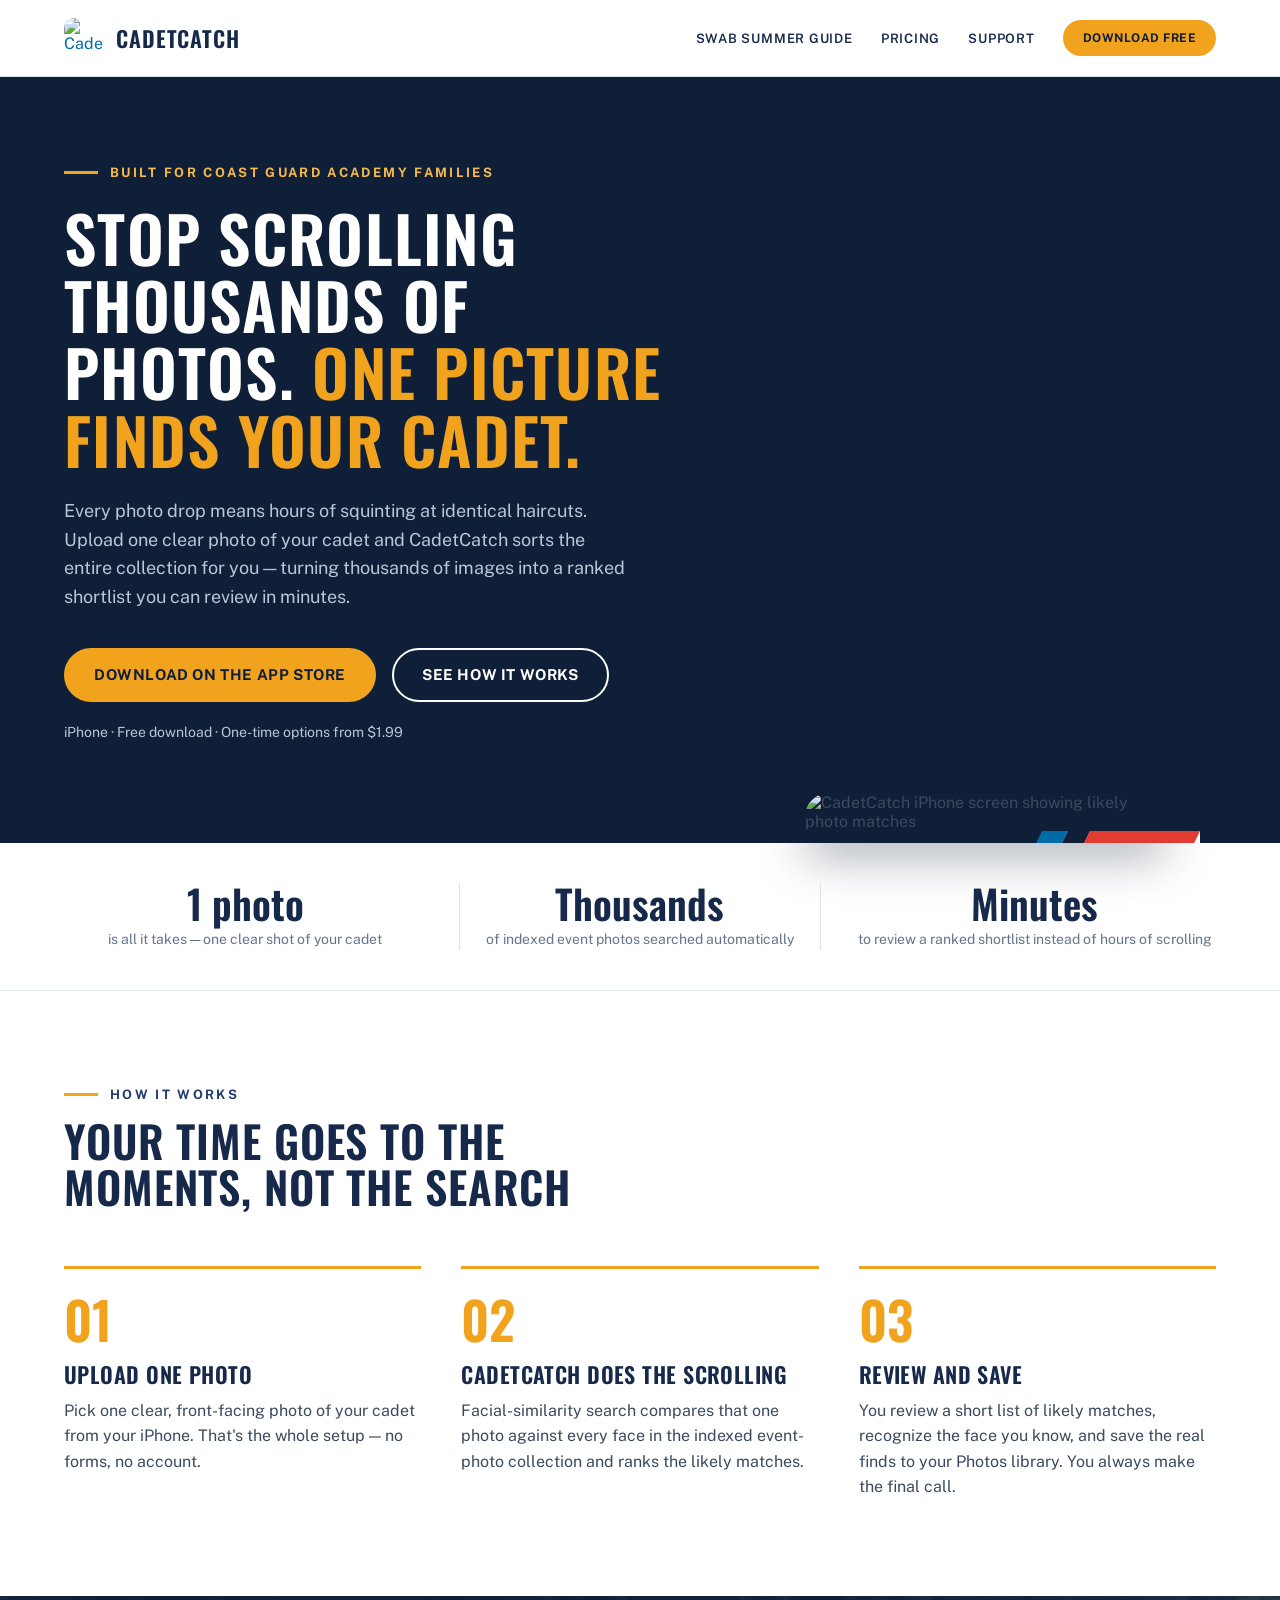
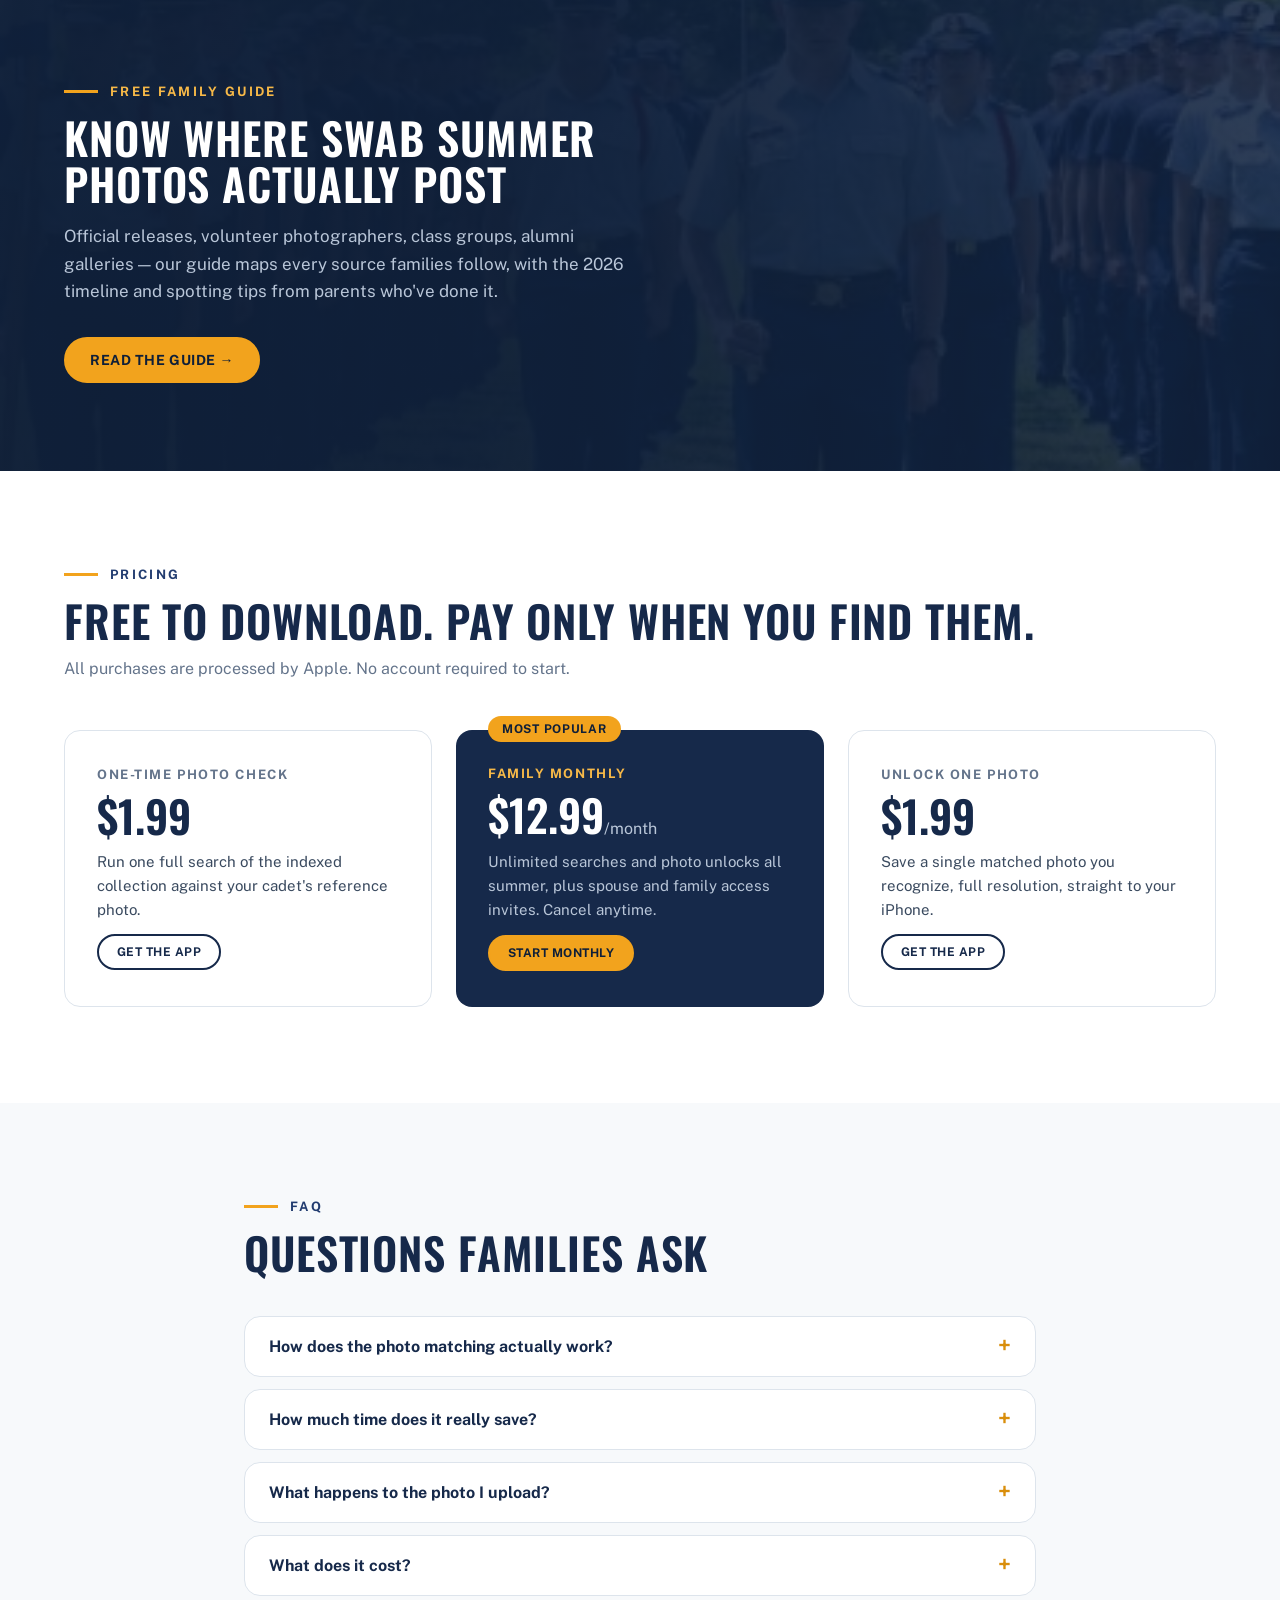
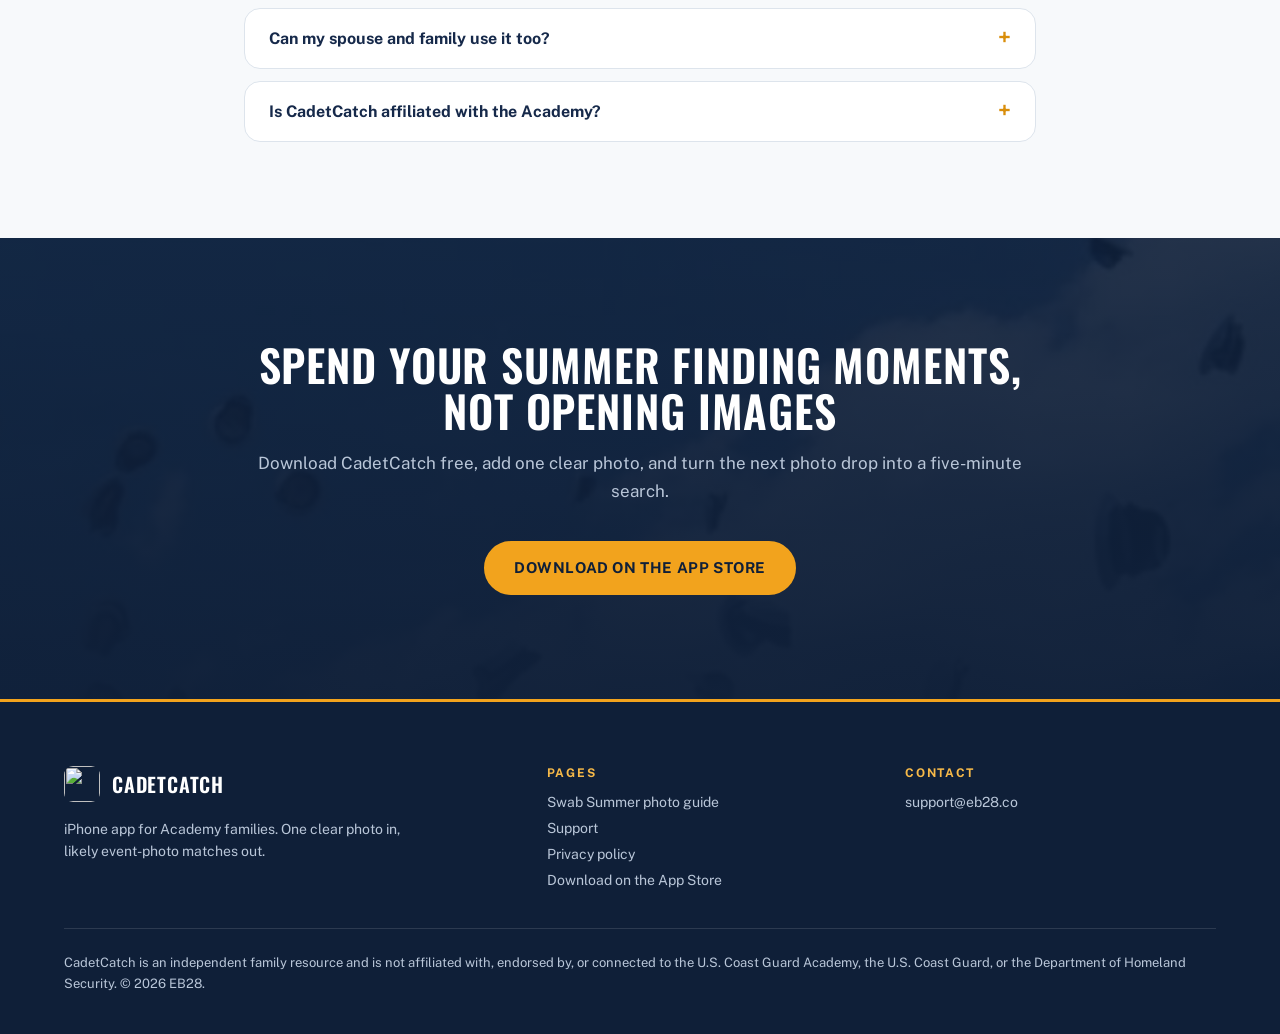
==== commit 17901cbe: "Install CadetCatch brand redesign" ====
--- a/index.html
+++ b/index.html
@@ -1,126 +1,261 @@
-<!doctype html>
+<!DOCTYPE html>
 <html lang="en">
-  <head>
-    <meta charset="UTF-8" />
-    <link rel="icon" type="image/svg+xml" href="/favicon.svg" />
-    <meta name="viewport" content="width=device-width, initial-scale=1.0, maximum-scale=1.0, user-scalable=no, viewport-fit=cover" />
-        <meta name="eb28-build-id" content="cadetcatch-bf7490b9c" />
-    <meta http-equiv="Cache-Control" content="no-cache, no-store, must-revalidate" />
-    <meta http-equiv="Pragma" content="no-cache" />
-    <meta http-equiv="Expires" content="0" />
-<title>CadetCatch — Find Your Cadet in Thousands of Event Photos</title>
-    <meta name="description" content="Add one clear cadet photo, search the available indexed Academy event-photo collection with facial-similarity technology, and review likely matches on your iPhone." />
-    <meta name="theme-color" content="#061411" />
-    <meta name="color-scheme" content="light" />
-    <meta name="robots" content="index, follow, max-image-preview:large, max-snippet:-1, max-video-preview:-1" />
-    <link rel="canonical" href="https://cadetcatch.com/" />
-    <meta property="og:locale" content="en_US" />
-    <meta property="og:site_name" content="CadetCatch" />
-    <meta property="og:type" content="website" />
-    <meta property="og:title" content="CadetCatch — Find Your Cadet in Thousands of Event Photos" />
-    <meta property="og:description" content="Add one clear cadet photo, search the available indexed Academy event-photo collection with facial-similarity technology, and review likely matches on your iPhone." />
-    <meta property="og:url" content="https://cadetcatch.com/" />
-    <meta property="og:image" content="https://cadetcatch.com/img/find-cadet-photos.png" />
-    <meta property="og:image:alt" content="CadetCatch — Find Your Cadet in Thousands of Event Photos" />
-    <meta name="twitter:card" content="summary_large_image" />
-    <meta name="twitter:title" content="CadetCatch — Find Your Cadet in Thousands of Event Photos" />
-    <meta name="twitter:description" content="Add one clear cadet photo, search the available indexed Academy event-photo collection with facial-similarity technology, and review likely matches on your iPhone." />
-    <meta name="twitter:image" content="https://cadetcatch.com/img/find-cadet-photos.png" />
-    <script type="application/ld+json">[{"@context":"https://schema.org","@type":"Organization","@id":"https://eb28.co/#organization","name":"EB28","url":"https://eb28.co","logo":"https://eb28.co/favicon.svg"},{"@context":"https://schema.org","@type":"SoftwareApplication","name":"CadetCatch","applicationCategory":"LifestyleApplication","operatingSystem":"iOS","offers":{"@type":"Offer","name":"Family Monthly","price":"12.99","priceCurrency":"USD","description":"Auto-renewing monthly subscription. Free to download.","url":"https://apps.apple.com/us/app/cadetcatch/id6769565852"},"url":"https://apps.apple.com/us/app/cadetcatch/id6769565852","image":"https://cadetcatch.com/img/find-cadet-photos.png","description":"CadetCatch uses facial-similarity search to help Coast Guard Academy parents find likely matches in an indexed event-photo collection and review each result themselves.","provider":{"@id":"https://eb28.co/#organization"}}]</script>
-<link rel="preload" as="image" href="/img/find-cadet-photos.png" fetchpriority="high" />
-    <link rel="preconnect" href="https://fonts.googleapis.com" />
-    <link rel="preconnect" href="https://fonts.gstatic.com" crossorigin />
-    <script>
-      window.addEventListener('load', function () {
-        [
-          'https://fonts.googleapis.com/css2?family=JetBrains+Mono:wght@400;600&family=Sora:wght@500;700;800&family=Space+Grotesk:wght@400;500;700&display=swap',
-          'https://fonts.googleapis.com/css2?family=Cormorant+Garamond:wght@500;600;700&family=Manrope:wght@400;500;600;700;800&display=swap',
-        ].forEach(function (href) {
-          var link = document.createElement('link');
-          link.rel = 'stylesheet';
-          link.href = href;
-          document.head.appendChild(link);
-        });
-      });
-    </script>
-    <noscript>
-      <link
-        rel="stylesheet"
-        href="https://fonts.googleapis.com/css2?family=JetBrains+Mono:wght@400;600&family=Sora:wght@500;700;800&family=Space+Grotesk:wght@400;500;700&display=swap"
-      />
-      <link
-        rel="stylesheet"
-        href="https://fonts.googleapis.com/css2?family=Cormorant+Garamond:wght@500;600;700&family=Manrope:wght@400;500;600;700;800&display=swap"
-      />
-    </noscript>
-
-    <style>
-      html,
-      body,
-      #root {
-        min-height: 100%;
-        margin: 0;
-        background: #000b12;
-      }
-
-      body {
-        overflow-x: hidden;
-      }
-
-    </style>
-    <script type="module" crossorigin src="/assets/index-DE8_6jMP.js"></script>
-    <link rel="stylesheet" crossorigin href="/assets/index-CxNDOQyZ.css">
-  </head>
-  <body>
-    <div id="root"></div>
-    <script>
-      // Loads GA4 only when a measurement ID is set in /analytics-config.json,
-      // so analytics activates from config without a rebuild.
-      (function () {
-        fetch('/analytics-config.json', { cache: 'no-store' })
-          .then(function (r) { return r.ok ? r.json() : null; })
-          .then(function (cfg) {
-            var id = cfg && String(cfg.ga4MeasurementId || '').trim();
-            if (!id) return;
-            var s = document.createElement('script');
-            s.async = true;
-            s.src = 'https://www.googletagmanager.com/gtag/js?id=' + encodeURIComponent(id);
-            document.head.appendChild(s);
-            window.dataLayer = window.dataLayer || [];
-            function gtag() { window.dataLayer.push(arguments); }
-            window.gtag = gtag;
-            gtag('js', new Date());
-            gtag('config', id);
-          })
-          .catch(function () {});
-      })();
-    </script>
-    <noscript>
-      <main style="padding: 32px; font-family: Arial, sans-serif; background: #ffffff; color: #0f172a;">
-        <h1>EB28 organic growth resources</h1>
-        <p>Lead-focused website, local SEO, and automation guides for Melbourne, Florida businesses.</p>
-        <nav aria-label="EB28 organic growth resources">
-          <ul>
-            <li>
-              <a href="/blog/ai-receptionist-for-local-business-what-to-automate-and-what-to-keep-human/">
-                AI receptionist for local business
-              </a>
-            </li>
-            <li>
-              <a href="/blog/website-audit-checklist-for-melbourne-fl-businesses-losing-leads/">
-                Website audit Melbourne FL
-              </a>
-            </li>
-            <li>
-              <a href="/blog/how-to-rank-in-the-melbourne-fl-map-pack-without-spammy-seo/">
-                How to rank in Melbourne FL map pack
-              </a>
-            </li>
-            <li><a href="/melbournewebstudio/#quiz">Melbourne Web Studio growth quiz</a></li>
-            <li><a href="/blog/">EB28 blog</a></li>
-          </ul>
-        </nav>
-      </main>
-    </noscript>
-  </body>
+<head>
+<meta charset="utf-8">
+<meta name="viewport" content="width=device-width, initial-scale=1">
+<title>CadetCatch — Find Your Cadet in Thousands of Photos</title>
+<meta name="description" content="Upload one clear photo and let CadetCatch rank likely matches across Coast Guard Academy event-photo collections." />
+<link rel="canonical" href="https://cadetcatch.com/" />
+<link rel="icon" type="image/svg+xml" href="/favicon.svg" />
+<link rel="stylesheet" href="/site-responsive.css" />
+</head>
+<body>
+<a class="skip-link" href="#main-content">Skip to main content</a>
+
+
+<link rel="stylesheet" href="/_ds/uscga-design-system-12503736-1d00-466b-9c41-fce90bdde8cd/tokens/fonts.css">
+<link rel="stylesheet" href="/_ds/uscga-design-system-12503736-1d00-466b-9c41-fce90bdde8cd/tokens/colors.css">
+<link rel="stylesheet" href="/_ds/uscga-design-system-12503736-1d00-466b-9c41-fce90bdde8cd/tokens/typography.css">
+<link rel="stylesheet" href="/_ds/uscga-design-system-12503736-1d00-466b-9c41-fce90bdde8cd/tokens/spacing.css">
+<link rel="stylesheet" href="/_ds/uscga-design-system-12503736-1d00-466b-9c41-fce90bdde8cd/tokens/effects.css">
+<link rel="stylesheet" href="/_ds/uscga-design-system-12503736-1d00-466b-9c41-fce90bdde8cd/tokens/base.css">
+<link rel="stylesheet" href="/_ds/uscga-design-system-12503736-1d00-466b-9c41-fce90bdde8cd/styles.css">
+<style>
+html{scroll-behavior:smooth}
+body{margin:0;background:var(--white);font-family:var(--font-body);color:var(--text-body)}
+a{color:var(--uscg-blue)} a:hover{color:var(--cga-navy-600)}
+details summary::-webkit-details-marker{display:none}
+</style>
+
+
+<div id="main-content" role="main" data-screen-label="Home" style="min-width:960px">
+
+<!-- NAV -->
+<div style="position:sticky;top:0;z-index:50;background:var(--white);border-bottom:1px solid var(--border-subtle)">
+  <div style="max-width:1200px;margin:0 auto;padding:0 24px;height:76px;display:flex;align-items:center;gap:32px">
+    <a href="/" style="display:flex;align-items:center;gap:12px;text-decoration:none">
+      <img src="https://cadetcatch.com/img/cadetcatch-icon.png" alt="CadetCatch app icon" style="width:40px;height:40px;border-radius:10px">
+      <span style="font:600 22px var(--font-display);text-transform:uppercase;letter-spacing:.04em;color:var(--cga-navy-800)">CadetCatch</span>
+    </a>
+    <div style="display:flex;align-items:center;gap:28px;margin-left:auto">
+      <a href="/swab-summer-photos/" style="font:600 13px var(--font-body);letter-spacing:.06em;text-transform:uppercase;color:var(--cga-navy-800);text-decoration:none">Swab Summer Guide</a>
+      <a href="#pricing" style="font:600 13px var(--font-body);letter-spacing:.06em;text-transform:uppercase;color:var(--cga-navy-800);text-decoration:none">Pricing</a>
+      <a href="/support/" style="font:600 13px var(--font-body);letter-spacing:.06em;text-transform:uppercase;color:var(--cga-navy-800);text-decoration:none">Support</a>
+      <a class="cc-button cc-button--primary cc-button--sm" href="https://apps.apple.com/us/app/cadetcatch/id6769565852" data-cc-app-store data-analytics-event="app_store_click">Download Free</a>
+    </div>
+  </div>
+</div>
+
+<!-- HERO -->
+<div style="background:var(--cga-navy-900)">
+  <div style="max-width:1200px;margin:0 auto;padding:88px 24px 0;display:grid;grid-template-columns:1.15fr .85fr;gap:64px;align-items:center">
+    <div style="padding-bottom:88px">
+      <div style="display:flex;align-items:center;gap:12px;margin-bottom:24px">
+        <span style="width:34px;height:3px;background:var(--cga-gold-500)"></span>
+        <span style="font:700 13px var(--font-body);letter-spacing:.18em;text-transform:uppercase;color:var(--cga-gold-400)">Built for Coast Guard Academy families</span>
+      </div>
+      <h1 style="margin:0 0 24px;font:600 var(--display-xl)/1.05 var(--font-display);letter-spacing:.02em;text-transform:uppercase;color:var(--white);text-wrap:pretty">Stop scrolling thousands of photos. <span style="color:var(--cga-gold-500)">One picture finds your cadet.</span></h1>
+      <p style="margin:0 0 36px;font:18px/1.6 var(--font-body);color:var(--text-inverse-muted);max-width:52ch;text-wrap:pretty">Every photo drop means hours of squinting at identical haircuts. Upload one clear photo of your cadet and CadetCatch sorts the entire collection for you — turning thousands of images into a ranked shortlist you can review in minutes.</p>
+      <div style="display:flex;gap:16px;align-items:center;flex-wrap:wrap;margin-bottom:20px">
+        <a class="cc-button cc-button--primary cc-button--lg" href="https://apps.apple.com/us/app/cadetcatch/id6769565852" data-cc-app-store data-analytics-event="app_store_click">Download on the App Store</a>
+        <a class="cc-button cc-button--inverse cc-button--lg" href="#how">See how it works</a>
+      </div>
+      <p style="margin:0;font:14px/1.5 var(--font-body);color:var(--text-inverse-muted)">iPhone · Free download · One-time options from $1.99</p>
+    </div>
+    <div style="align-self:end;display:flex;justify-content:center">
+      <img src="https://cadetcatch.com/img/review-photo-finds.png" alt="CadetCatch iPhone screen showing likely photo matches" style="display:block;width:100%;max-width:360px;border-radius:24px 24px 0 0;box-shadow:0 24px 48px rgba(15,31,56,.4)">
+    </div>
+  </div>
+</div>
+<!-- racing stripe -->
+<div style="height:12px;display:flex;overflow:hidden">
+  <div style="flex:1;background:var(--cga-navy-900)"></div>
+  <div style="width:26px;background:var(--uscg-blue);transform:skewX(-26deg);transform-origin:top"></div>
+  <div style="width:22px;background:var(--cga-navy-900);transform:skewX(-26deg);transform-origin:top"></div>
+  <div style="width:110px;background:var(--uscg-red);transform:skewX(-26deg);transform-origin:top"></div>
+  <div style="width:80px;background:var(--cga-navy-900)"></div>
+</div>
+
+<!-- TIME SAVED STRIP -->
+<div style="background:var(--white);border-bottom:1px solid var(--border-subtle)">
+  <div style="max-width:1200px;margin:0 auto;padding:40px 24px;display:grid;grid-template-columns:repeat(3,1fr);gap:32px;text-align:center">
+    <div>
+      <div style="font:600 40px/1 var(--font-display);color:var(--cga-navy-800)">1 photo</div>
+      <div style="font:14px/1.5 var(--font-body);color:var(--text-muted);margin-top:6px">is all it takes — one clear shot of your cadet</div>
+    </div>
+    <div style="border-left:1px solid var(--border-subtle);border-right:1px solid var(--border-subtle)">
+      <div style="font:600 40px/1 var(--font-display);color:var(--cga-navy-800)">Thousands</div>
+      <div style="font:14px/1.5 var(--font-body);color:var(--text-muted);margin-top:6px">of indexed event photos searched automatically</div>
+    </div>
+    <div>
+      <div style="font:600 40px/1 var(--font-display);color:var(--cga-navy-800)">Minutes</div>
+      <div style="font:14px/1.5 var(--font-body);color:var(--text-muted);margin-top:6px">to review a ranked shortlist instead of hours of scrolling</div>
+    </div>
+  </div>
+</div>
+
+<!-- HOW IT WORKS -->
+<div id="how" style="background:var(--white)">
+  <div style="max-width:1200px;margin:0 auto;padding:96px 24px">
+    <div style="display:flex;align-items:center;gap:12px;margin-bottom:16px">
+      <span style="width:34px;height:3px;background:var(--cga-gold-500)"></span>
+      <span style="font:700 13px var(--font-body);letter-spacing:.18em;text-transform:uppercase;color:var(--cga-navy-600)">How it works</span>
+    </div>
+    <h2 style="margin:0 0 56px;font:600 var(--display-lg)/1.05 var(--font-display);letter-spacing:.02em;text-transform:uppercase;color:var(--text-heading);max-width:26ch;text-wrap:pretty">Your time goes to the moments, not the search</h2>
+    <div style="display:grid;grid-template-columns:repeat(3,1fr);gap:40px">
+      <div style="border-top:3px solid var(--cga-gold-500);padding-top:24px">
+        <div style="font:600 52px/1 var(--font-display);color:var(--cga-gold-500);margin-bottom:16px">01</div>
+        <h3 style="margin:0 0 10px;font:600 22px/1.2 var(--font-display);text-transform:uppercase;letter-spacing:.02em;color:var(--text-heading)">Upload one photo</h3>
+        <p style="margin:0;font:16px/1.6 var(--font-body);color:var(--text-body)">Pick one clear, front-facing photo of your cadet from your iPhone. That's the whole setup — no forms, no account.</p>
+      </div>
+      <div style="border-top:3px solid var(--cga-gold-500);padding-top:24px">
+        <div style="font:600 52px/1 var(--font-display);color:var(--cga-gold-500);margin-bottom:16px">02</div>
+        <h3 style="margin:0 0 10px;font:600 22px/1.2 var(--font-display);text-transform:uppercase;letter-spacing:.02em;color:var(--text-heading)">CadetCatch does the scrolling</h3>
+        <p style="margin:0;font:16px/1.6 var(--font-body);color:var(--text-body)">Facial-similarity search compares that one photo against every face in the indexed event-photo collection and ranks the likely matches.</p>
+      </div>
+      <div style="border-top:3px solid var(--cga-gold-500);padding-top:24px">
+        <div style="font:600 52px/1 var(--font-display);color:var(--cga-gold-500);margin-bottom:16px">03</div>
+        <h3 style="margin:0 0 10px;font:600 22px/1.2 var(--font-display);text-transform:uppercase;letter-spacing:.02em;color:var(--text-heading)">Review and save</h3>
+        <p style="margin:0;font:16px/1.6 var(--font-body);color:var(--text-body)">You review a short list of likely matches, recognize the face you know, and save the real finds to your Photos library. You always make the final call.</p>
+      </div>
+    </div>
+  </div>
+</div>
+
+<!-- GUIDE PROMO -->
+<div style="background:var(--cga-navy-800);position:relative;overflow:hidden">
+  <img src="/assets/photo-ceremony.png" alt="Cadets in formation" style="position:absolute;inset:0;width:100%;height:100%;object-fit:cover;opacity:.28">
+  <div style="position:absolute;inset:0;background:linear-gradient(90deg, rgba(15,31,56,.92) 35%, rgba(15,31,56,.55))"></div>
+  <div style="position:relative;max-width:1200px;margin:0 auto;padding:88px 24px;display:grid;grid-template-columns:1.2fr .8fr;gap:48px;align-items:center">
+    <div>
+      <div style="display:flex;align-items:center;gap:12px;margin-bottom:16px">
+        <span style="width:34px;height:3px;background:var(--cga-gold-500)"></span>
+        <span style="font:700 13px var(--font-body);letter-spacing:.18em;text-transform:uppercase;color:var(--cga-gold-400)">Free family guide</span>
+      </div>
+      <h2 style="margin:0 0 16px;font:600 var(--display-lg)/1.05 var(--font-display);letter-spacing:.02em;text-transform:uppercase;color:var(--white);text-wrap:pretty">Know where Swab Summer photos actually post</h2>
+      <p style="margin:0 0 32px;font:17px/1.6 var(--font-body);color:var(--text-inverse-muted);max-width:56ch">Official releases, volunteer photographers, class groups, alumni galleries — our guide maps every source families follow, with the 2026 timeline and spotting tips from parents who've done it.</p>
+      <a class="cc-button cc-button--primary cc-button--230px,46px" href="/swab-summer-photos/">Read the guide →</a>
+    </div>
+    <div></div>
+  </div>
+</div>
+
+<!-- PRICING -->
+
+<div id="pricing" style="background:var(--white)">
+  <div style="max-width:1200px;margin:0 auto;padding:96px 24px">
+    <div style="display:flex;align-items:center;gap:12px;margin-bottom:16px">
+      <span style="width:34px;height:3px;background:var(--cga-gold-500)"></span>
+      <span style="font:700 13px var(--font-body);letter-spacing:.18em;text-transform:uppercase;color:var(--cga-navy-600)">Pricing</span>
+    </div>
+    <h2 style="margin:0 0 12px;font:600 var(--display-lg)/1.05 var(--font-display);letter-spacing:.02em;text-transform:uppercase;color:var(--text-heading)">Free to download. Pay only when you find them.</h2>
+    <p style="margin:0 0 48px;font:16px/1.6 var(--font-body);color:var(--text-muted)">All purchases are processed by Apple. No account required to start.</p>
+    <div style="display:grid;grid-template-columns:repeat(3,1fr);gap:24px;align-items:stretch">
+      <div style="border:1px solid var(--border-subtle);border-radius:16px;padding:36px 32px;display:flex;flex-direction:column;gap:12px">
+        <div style="font:700 13px var(--font-body);letter-spacing:.12em;text-transform:uppercase;color:var(--text-muted)">One-Time Photo Check</div>
+        <div style="font:600 44px/1 var(--font-display);color:var(--cga-navy-800)">$1.99</div>
+        <p style="margin:0;font:15px/1.6 var(--font-body);color:var(--text-body);flex:1">Run one full search of the indexed collection against your cadet's reference photo.</p>
+        <div><a class="cc-button cc-button--outline cc-button--sm" href="https://apps.apple.com/us/app/cadetcatch/id6769565852" data-cc-app-store data-analytics-event="app_store_click">Get the app</a></div>
+      </div>
+      <div style="background:var(--cga-navy-800);border-radius:16px;padding:36px 32px;display:flex;flex-direction:column;gap:12px;position:relative">
+        <div style="position:absolute;top:-14px;left:32px"><span class="cc-badge">Most popular</span></div>
+        <div style="font:700 13px var(--font-body);letter-spacing:.12em;text-transform:uppercase;color:var(--cga-gold-400)">Family Monthly</div>
+        <div style="font:600 44px/1 var(--font-display);color:var(--white)">$12.99<span style="font:400 16px var(--font-body);color:var(--text-inverse-muted)">/month</span></div>
+        <p style="margin:0;font:15px/1.6 var(--font-body);color:var(--text-inverse-muted);flex:1">Unlimited searches and photo unlocks all summer, plus spouse and family access invites. Cancel anytime.</p>
+        <div><a class="cc-button cc-button--primary cc-button--sm" href="https://apps.apple.com/us/app/cadetcatch/id6769565852" data-cc-app-store data-analytics-event="app_store_click">Start monthly</a></div>
+      </div>
+      <div style="border:1px solid var(--border-subtle);border-radius:16px;padding:36px 32px;display:flex;flex-direction:column;gap:12px">
+        <div style="font:700 13px var(--font-body);letter-spacing:.12em;text-transform:uppercase;color:var(--text-muted)">Unlock One Photo</div>
+        <div style="font:600 44px/1 var(--font-display);color:var(--cga-navy-800)">$1.99</div>
+        <p style="margin:0;font:15px/1.6 var(--font-body);color:var(--text-body);flex:1">Save a single matched photo you recognize, full resolution, straight to your iPhone.</p>
+        <div><a class="cc-button cc-button--outline cc-button--sm" href="https://apps.apple.com/us/app/cadetcatch/id6769565852" data-cc-app-store data-analytics-event="app_store_click">Get the app</a></div>
+      </div>
+    </div>
+  </div>
+</div>
+
+
+<!-- FAQ -->
+<div style="background:var(--slate-50)">
+  <div style="max-width:840px;margin:0 auto;padding:96px 24px">
+    <div style="display:flex;align-items:center;gap:12px;margin-bottom:16px">
+      <span style="width:34px;height:3px;background:var(--cga-gold-500)"></span>
+      <span style="font:700 13px var(--font-body);letter-spacing:.18em;text-transform:uppercase;color:var(--cga-navy-600)">FAQ</span>
+    </div>
+    <h2 style="margin:0 0 40px;font:600 var(--display-lg)/1.05 var(--font-display);letter-spacing:.02em;text-transform:uppercase;color:var(--text-heading)">Questions families ask</h2>
+    <div style="display:flex;flex-direction:column;gap:12px">
+      <details style="background:var(--white);border:1px solid var(--border-subtle);border-radius:16px;padding:20px 24px">
+        <summary style="cursor:pointer;font:700 16px var(--font-body);color:var(--cga-navy-800);list-style:none">How does the photo matching actually work?</summary>
+        <p style="margin:12px 0 0;font:15px/1.6 var(--font-body);color:var(--text-body)">CadetCatch uses facial-similarity search: it compares one clear photo of your cadet with faces in the indexed event-photo collection and ranks likely matches. It suggests — you decide. It never guarantees an identity or decides who is in a photo.</p>
+      </details>
+      <details style="background:var(--white);border:1px solid var(--border-subtle);border-radius:16px;padding:20px 24px">
+        <summary style="cursor:pointer;font:700 16px var(--font-body);color:var(--cga-navy-800);list-style:none">How much time does it really save?</summary>
+        <p style="margin:12px 0 0;font:15px/1.6 var(--font-body);color:var(--text-body)">A big photo drop can run to hundreds or thousands of images — and after Day One haircuts, every face looks alike. Instead of opening each one, you review a ranked shortlist. Most families go from a fresh gallery to saved finds in minutes.</p>
+      </details>
+      <details style="background:var(--white);border:1px solid var(--border-subtle);border-radius:16px;padding:20px 24px">
+        <summary style="cursor:pointer;font:700 16px var(--font-body);color:var(--cga-navy-800);list-style:none">What happens to the photo I upload?</summary>
+        <p style="margin:12px 0 0;font:15px/1.6 var(--font-body);color:var(--text-body)">Your cadet's profile stays on your device. The reference photo is sent securely to the search service only to find matches — never used for advertising or tracking. Details in our <a href="/privacy/">privacy policy</a>.</p>
+      </details>
+      <details style="background:var(--white);border:1px solid var(--border-subtle);border-radius:16px;padding:20px 24px">
+        <summary style="cursor:pointer;font:700 16px var(--font-body);color:var(--cga-navy-800);list-style:none">What does it cost?</summary>
+        <p style="margin:12px 0 0;font:15px/1.6 var(--font-body);color:var(--text-body)">The app is free to download. A one-time photo check or single photo unlock is $1.99, and Family Monthly is $12.99/month with unlimited searches and family invites. Purchases go through Apple.</p>
+      </details>
+      <details style="background:var(--white);border:1px solid var(--border-subtle);border-radius:16px;padding:20px 24px">
+        <summary style="cursor:pointer;font:700 16px var(--font-body);color:var(--cga-navy-800);list-style:none">Can my spouse and family use it too?</summary>
+        <p style="margin:12px 0 0;font:15px/1.6 var(--font-body);color:var(--text-body)">Yes — Family Monthly includes spouse, family, and cadet access invites, delivered by email and redeemed with the invited address.</p>
+      </details>
+      <details style="background:var(--white);border:1px solid var(--border-subtle);border-radius:16px;padding:20px 24px">
+        <summary style="cursor:pointer;font:700 16px var(--font-body);color:var(--cga-navy-800);list-style:none">Is CadetCatch affiliated with the Academy?</summary>
+        <p style="margin:12px 0 0;font:15px/1.6 var(--font-body);color:var(--text-body)">No. CadetCatch is an independent family resource and is not affiliated with, endorsed by, or connected to USCGA, the U.S. Coast Guard, or DHS.</p>
+      </details>
+    </div>
+  </div>
+</div>
+
+<!-- CTA BAND -->
+<div style="background:var(--cga-navy-900);position:relative;overflow:hidden">
+  <img src="/assets/photo-hero-hats.png" alt="Graduation hat toss" style="position:absolute;inset:0;width:100%;height:100%;object-fit:cover;opacity:.25">
+  <div style="position:absolute;inset:0;background:linear-gradient(180deg, rgba(15,31,56,.6), rgba(15,31,56,.92))"></div>
+  <div style="position:relative;max-width:840px;margin:0 auto;padding:104px 24px;text-align:center">
+    <h2 style="margin:0 0 16px;font:600 var(--display-lg)/1.05 var(--font-display);letter-spacing:.02em;text-transform:uppercase;color:var(--white);text-wrap:pretty">Spend your summer finding moments, not opening images</h2>
+    <p style="margin:0 0 36px;font:17px/1.6 var(--font-body);color:var(--text-inverse-muted)">Download CadetCatch free, add one clear photo, and turn the next photo drop into a five-minute search.</p>
+    <a class="cc-button cc-button--primary cc-button--lg" href="https://apps.apple.com/us/app/cadetcatch/id6769565852" data-cc-app-store data-analytics-event="app_store_click">Download on the App Store</a>
+  </div>
+</div>
+
+<!-- FOOTER -->
+<div style="background:var(--cga-navy-900);border-top:3px solid var(--cga-gold-500)">
+  <div style="max-width:1200px;margin:0 auto;padding:64px 24px 40px;display:grid;grid-template-columns:1.4fr 1fr 1fr;gap:48px">
+    <div>
+      <div style="display:flex;align-items:center;gap:12px;margin-bottom:16px">
+        <img src="https://cadetcatch.com/img/cadetcatch-icon.png" alt="" style="width:36px;height:36px;border-radius:9px">
+        <span style="font:600 20px var(--font-display);text-transform:uppercase;letter-spacing:.04em;color:var(--white)">CadetCatch</span>
+      </div>
+      <p style="margin:0;font:14px/1.6 var(--font-body);color:var(--text-inverse-muted);max-width:40ch">iPhone app for Academy families. One clear photo in, likely event-photo matches out.</p>
+    </div>
+    <div>
+      <div style="font:700 12px var(--font-body);letter-spacing:.14em;text-transform:uppercase;color:var(--cga-gold-400);margin-bottom:14px">Pages</div>
+      <div style="display:flex;flex-direction:column;gap:10px">
+        <a href="/swab-summer-photos/" style="font:14px var(--font-body);color:var(--text-inverse-muted);text-decoration:none">Swab Summer photo guide</a>
+        <a href="/support/" style="font:14px var(--font-body);color:var(--text-inverse-muted);text-decoration:none">Support</a>
+        <a href="/privacy/" style="font:14px var(--font-body);color:var(--text-inverse-muted);text-decoration:none">Privacy policy</a>
+        <a href="https://apps.apple.com/us/app/cadetcatch/id6769565852" data-cc-app-store data-analytics-event="app_store_click" style="font:14px var(--font-body);color:var(--text-inverse-muted);text-decoration:none">Download on the App Store</a>
+      </div>
+    </div>
+    <div>
+      <div style="font:700 12px var(--font-body);letter-spacing:.14em;text-transform:uppercase;color:var(--cga-gold-400);margin-bottom:14px">Contact</div>
+      <div style="display:flex;flex-direction:column;gap:10px">
+        <a href="mailto:support@eb28.co" style="font:14px var(--font-body);color:var(--text-inverse-muted);text-decoration:none">support@eb28.co</a>
+      </div>
+    </div>
+  </div>
+  <div style="max-width:1200px;margin:0 auto;padding:0 24px 40px">
+    <div style="border-top:1px solid rgba(255,255,255,.12);padding-top:24px;font:13px/1.6 var(--font-body);color:var(--text-inverse-muted)">CadetCatch is an independent family resource and is not affiliated with, endorsed by, or connected to the U.S. Coast Guard Academy, the U.S. Coast Guard, or the Department of Homeland Security. © 2026 EB28.</div>
+  </div>
+</div>
+
+</div>
+
+<script data-analytics-site="cadetcatch" src="/site-analytics.js?v=20260723-brand-redesign"></script>
+</body>
 </html>
--- a/site-responsive.css
+++ b/site-responsive.css
@@ -0,0 +1,193 @@
+* {
+  box-sizing: border-box;
+}
+
+html,
+body {
+  max-width: 100%;
+  overflow-x: hidden;
+}
+
+img {
+  max-width: 100%;
+}
+
+.skip-link {
+  background: var(--cga-gold-500);
+  color: var(--cga-navy-900);
+  font: 700 14px var(--font-body);
+  left: 16px;
+  padding: 12px 16px;
+  position: fixed;
+  top: 12px;
+  transform: translateY(-180%);
+  transition: transform 120ms ease-out;
+  z-index: 100;
+}
+
+.skip-link:focus {
+  transform: translateY(0);
+}
+
+.cc-button {
+  align-items: center;
+  background: var(--cga-gold-500);
+  border: 2px solid var(--cga-gold-500);
+  border-radius: 999px;
+  color: var(--cga-navy-900);
+  display: inline-flex;
+  font: 700 14px/1 var(--font-body);
+  justify-content: center;
+  letter-spacing: .04em;
+  min-height: 46px;
+  padding: 0 24px;
+  text-decoration: none;
+  text-transform: uppercase;
+  transition: background 160ms ease-out, border-color 160ms ease-out;
+}
+
+.cc-button:hover {
+  background: var(--cga-gold-600);
+  border-color: var(--cga-gold-600);
+  color: var(--cga-navy-900);
+}
+
+.cc-button:focus-visible,
+a:focus-visible,
+summary:focus-visible {
+  outline: 3px solid var(--cga-gold-500);
+  outline-offset: 3px;
+}
+
+.cc-button--inverse {
+  background: transparent;
+  border-color: var(--white);
+  color: var(--white);
+}
+
+.cc-button--inverse:hover {
+  background: var(--white);
+  border-color: var(--white);
+  color: var(--cga-navy-900);
+}
+
+.cc-button--outline {
+  background: transparent;
+  border-color: var(--cga-navy-800);
+  color: var(--cga-navy-800);
+}
+
+.cc-button--sm {
+  font-size: 12px;
+  min-height: 36px;
+  padding: 0 18px;
+}
+
+.cc-button--lg {
+  font-size: 15px;
+  min-height: 54px;
+  padding: 0 28px;
+}
+
+.cc-badge {
+  background: var(--cga-gold-500);
+  border-radius: 999px;
+  color: var(--cga-navy-900);
+  display: inline-flex;
+  font: 700 12px/1 var(--font-body);
+  letter-spacing: .06em;
+  padding: 7px 14px;
+  text-transform: uppercase;
+}
+
+details summary::after {
+  color: var(--cga-gold-600);
+  content: "+";
+  float: right;
+  font-size: 22px;
+  line-height: .8;
+  margin-left: 16px;
+}
+
+details[open] summary::after {
+  content: "−";
+}
+
+@media (max-width: 760px) {
+  [data-screen-label] {
+    min-width: 0 !important;
+    width: 100%;
+  }
+
+  [data-screen-label] > div:first-child > div {
+    height: auto !important;
+    min-height: 68px;
+    padding: 12px 18px !important;
+    gap: 12px !important;
+    flex-wrap: wrap;
+  }
+
+  [data-screen-label] > div:first-child > div > div:last-child {
+    width: 100%;
+    gap: 14px !important;
+    overflow-x: auto;
+    padding-bottom: 2px;
+  }
+
+  [data-screen-label] > div:first-child > div > div:last-child a {
+    white-space: nowrap;
+  }
+
+  [data-screen-label] > div:first-child > div > div:last-child a[href*="apps.apple.com"] {
+    display: none !important;
+  }
+
+  [data-screen-label] [style*="grid-template-columns"] {
+    grid-template-columns: 1fr !important;
+  }
+
+  [data-screen-label] [style*="padding:96px 24px"],
+  [data-screen-label] [style*="padding:88px 24px"],
+  [data-screen-label] [style*="padding:104px 24px"] {
+    padding: 64px 20px !important;
+  }
+
+  [data-screen-label="Home"] > div:nth-of-type(2) > div {
+    padding: 64px 20px 0 !important;
+    gap: 24px !important;
+  }
+
+  [data-screen-label="Home"] > div:nth-of-type(2) > div > div:first-child {
+    padding-bottom: 12px !important;
+  }
+
+  [data-screen-label="Home"] > div:nth-of-type(4) > div > div {
+    border: 0 !important;
+    border-top: 1px solid var(--border-subtle) !important;
+    padding-top: 20px;
+  }
+
+  [data-screen-label] h1 {
+    font-size: clamp(2.5rem, 12vw, 4rem) !important;
+  }
+
+  [data-screen-label] h2 {
+    font-size: clamp(2rem, 9vw, 3rem) !important;
+  }
+
+  [data-screen-label="Swab Summer Guide"] [style*="grid-template-columns:280px"] {
+    gap: 8px !important;
+  }
+
+  [data-screen-label] footer,
+  [data-screen-label] [style*="grid-template-columns:1.4fr"] {
+    text-align: left;
+  }
+}
+
+@media (max-width: 430px) {
+  [data-screen-label] > div:first-child > div > a span {
+    font-size: 18px !important;
+  }
+
+}
--- a/_ds/uscga-design-system-12503736-1d00-466b-9c41-fce90bdde8cd/tokens/fonts.css
+++ b/_ds/uscga-design-system-12503736-1d00-466b-9c41-fce90bdde8cd/tokens/fonts.css
@@ -0,0 +1,2 @@
+/* Google Fonts substitutes: Oswald ≈ site's condensed display; Public Sans (USWDS federal standard) for body. Replace with licensed brand fonts if provided. */
+@import url('https://fonts.googleapis.com/css2?family=Oswald:wght@400;500;600;700&family=Public+Sans:ital,wght@0,400;0,600;0,700;1,400&display=swap');
--- a/_ds/uscga-design-system-12503736-1d00-466b-9c41-fce90bdde8cd/tokens/colors.css
+++ b/_ds/uscga-design-system-12503736-1d00-466b-9c41-fce90bdde8cd/tokens/colors.css
@@ -0,0 +1,16 @@
+:root{
+/* Academy core */
+--cga-navy-900:#0F1F38;--cga-navy-800:#16294A;--cga-navy-700:#1C3455;--cga-navy-600:#223C70;--cga-navy-500:#2C4A85;
+--cga-gold-600:#D98E0B;--cga-gold-500:#F2A31D;--cga-gold-400:#F7B948;--cga-gold-100:#FDF0D5;
+/* USCG service colors (racing stripe) */
+--uscg-blue:#006BA6;--uscg-red:#E03C31;
+/* Neutrals (cool, blue-cast) */
+--slate-900:#1A2331;--slate-700:#3A4A5F;--slate-500:#64748B;--slate-300:#C3CDD9;--slate-200:#DDE4EC;--slate-100:#EEF2F6;--slate-50:#F7F9FB;--white:#FFFFFF;
+/* Semantic status */
+--success:#2E7D4F;--warning:#B96A00;--danger:#B3251E;--info:#006BA6;
+/* Aliases */
+--surface-page:var(--white);--surface-muted:var(--slate-50);--surface-panel:var(--cga-navy-800);--surface-card:var(--white);
+--text-heading:var(--cga-navy-800);--text-body:var(--slate-700);--text-muted:var(--slate-500);--text-inverse:var(--white);--text-inverse-muted:#B9C6D8;
+--accent:var(--cga-gold-500);--accent-strong:var(--cga-gold-600);--link:var(--uscg-blue);--link-hover:var(--cga-navy-600);
+--border-subtle:var(--slate-200);--border-strong:var(--slate-300);--focus-ring:var(--cga-gold-500);
+}
--- a/_ds/uscga-design-system-12503736-1d00-466b-9c41-fce90bdde8cd/tokens/typography.css
+++ b/_ds/uscga-design-system-12503736-1d00-466b-9c41-fce90bdde8cd/tokens/typography.css
@@ -0,0 +1,9 @@
+:root{
+--font-display:'Oswald','Arial Narrow',sans-serif;
+--font-body:'Public Sans','Helvetica Neue',Arial,sans-serif;
+--display-xl:clamp(44px,5vw,72px);/* @kind font */--display-lg:44px;--display-md:32px;--display-sm:24px;
+--text-lg:19px;--text-md:16px;--text-sm:14px;--text-xs:12px;
+--leading-display:1.05;--leading-body:1.6;
+--track-display:0.02em;--track-caps:0.08em;--track-wide:0.18em;
+--weight-display:600;--weight-bold:700;--weight-semibold:600;--weight-regular:400;
+}
--- a/_ds/uscga-design-system-12503736-1d00-466b-9c41-fce90bdde8cd/tokens/spacing.css
+++ b/_ds/uscga-design-system-12503736-1d00-466b-9c41-fce90bdde8cd/tokens/spacing.css
@@ -0,0 +1,5 @@
+:root{
+--space-1:4px;--space-2:8px;--space-3:12px;--space-4:16px;--space-5:24px;--space-6:32px;--space-7:48px;--space-8:64px;--space-9:96px;
+--radius-sm:4px;--radius-md:8px;--radius-lg:16px;--radius-xl:24px;--radius-pill:999px;
+--container-max:1200px;--gutter:24px;
+}
--- a/_ds/uscga-design-system-12503736-1d00-466b-9c41-fce90bdde8cd/tokens/effects.css
+++ b/_ds/uscga-design-system-12503736-1d00-466b-9c41-fce90bdde8cd/tokens/effects.css
@@ -0,0 +1,6 @@
+:root{
+--shadow-card:0 2px 8px rgba(15,31,56,.10);--shadow-raised:0 8px 24px rgba(15,31,56,.16);--shadow-panel:0 12px 40px rgba(15,31,56,.28);
+--ease-standard:cubic-bezier(.2,.6,.2,1);/* @kind other */--dur-fast:120ms;/* @kind other */--dur-med:220ms;/* @kind other */
+--stripe-red:var(--uscg-red);--stripe-blue:var(--uscg-blue);
+--overlay-navy:linear-gradient(180deg,rgba(15,31,56,.15) 0%,rgba(15,31,56,.75) 100%);/* @kind other */
+}
--- a/_ds/uscga-design-system-12503736-1d00-466b-9c41-fce90bdde8cd/tokens/base.css
+++ b/_ds/uscga-design-system-12503736-1d00-466b-9c41-fce90bdde8cd/tokens/base.css
@@ -0,0 +1,4 @@
+body{font-family:var(--font-body);color:var(--text-body);background:var(--surface-page);margin:0;-webkit-font-smoothing:antialiased}
+h1,h2,h3{font-family:var(--font-display);color:var(--text-heading);text-transform:uppercase;letter-spacing:var(--track-display);line-height:var(--leading-display);font-weight:var(--weight-display);margin:0}
+a{color:var(--link);text-decoration:none}a:hover{color:var(--link-hover);text-decoration:underline}
+::selection{background:var(--cga-gold-400);color:var(--cga-navy-900)}
--- a/_ds/uscga-design-system-12503736-1d00-466b-9c41-fce90bdde8cd/styles.css
+++ b/_ds/uscga-design-system-12503736-1d00-466b-9c41-fce90bdde8cd/styles.css
@@ -0,0 +1,6 @@
+@import './tokens/fonts.css';
+@import './tokens/colors.css';
+@import './tokens/typography.css';
+@import './tokens/spacing.css';
+@import './tokens/effects.css';
+@import './tokens/base.css';
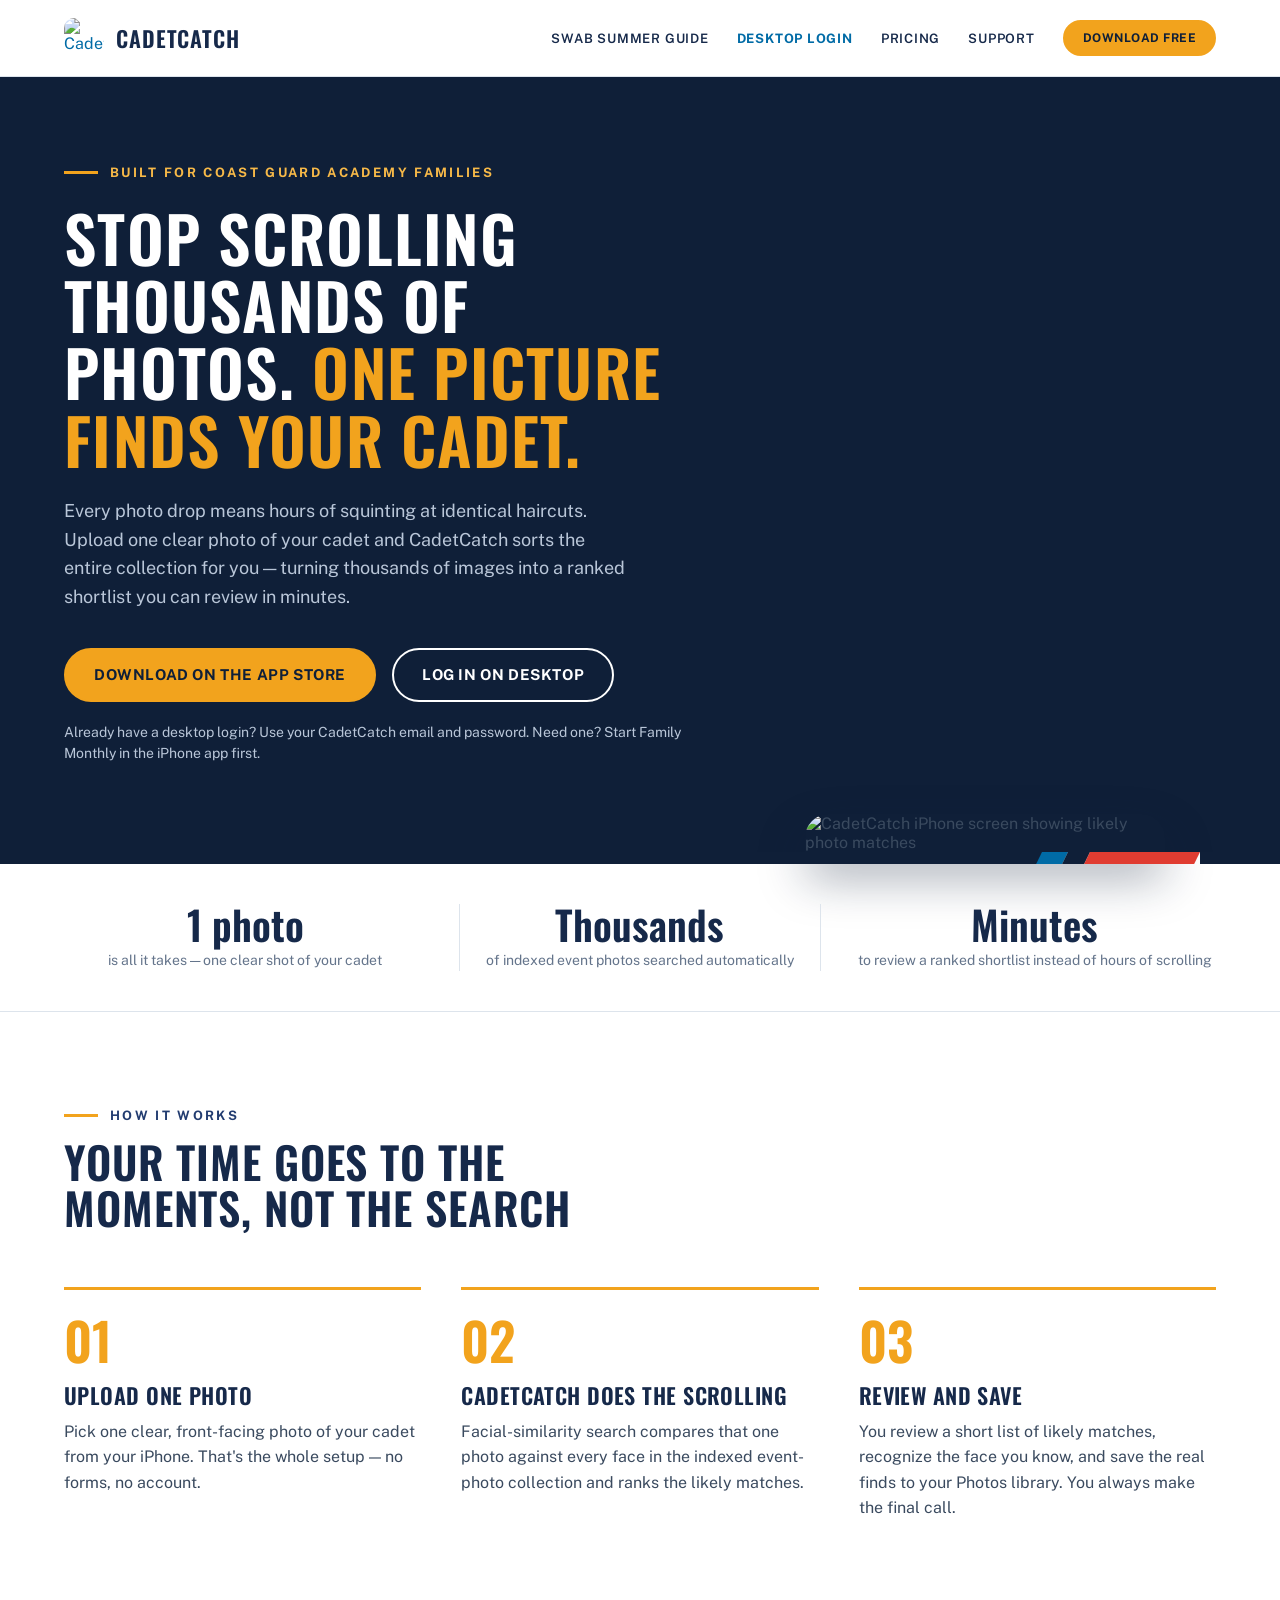
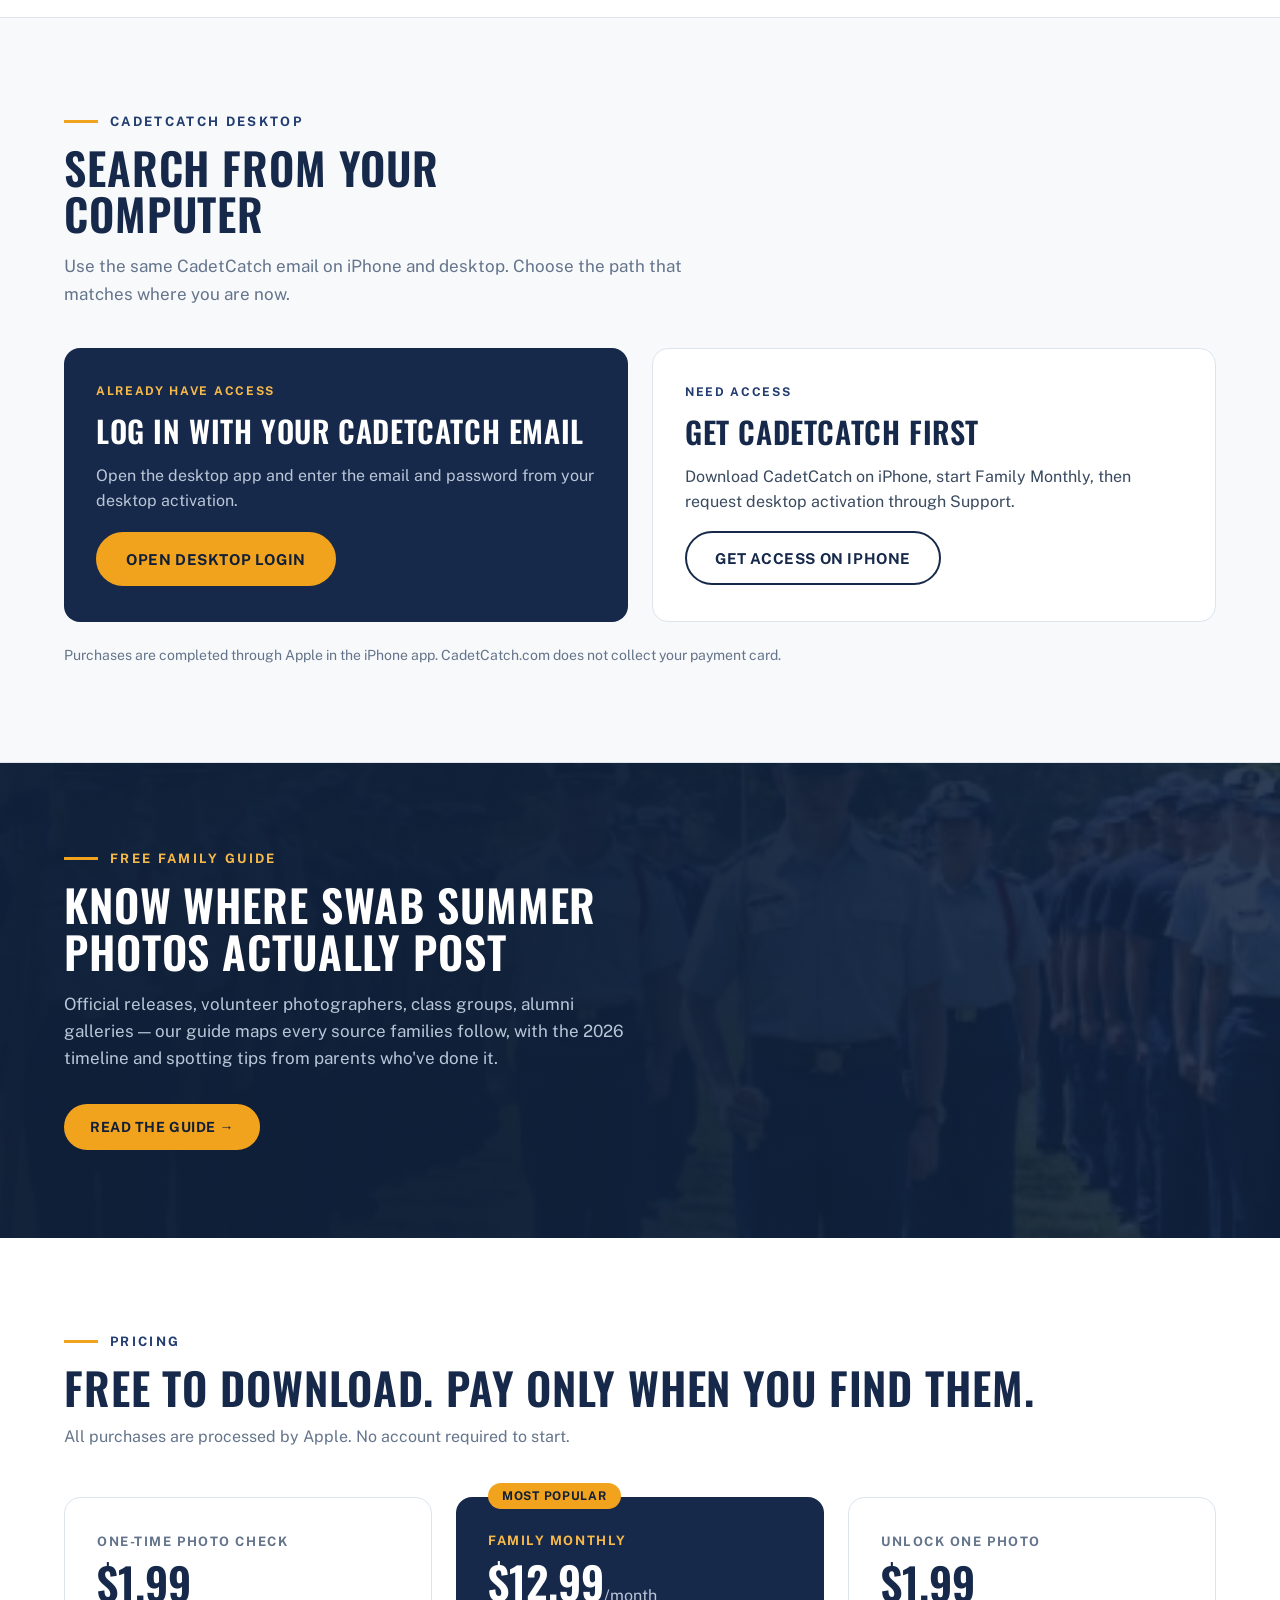
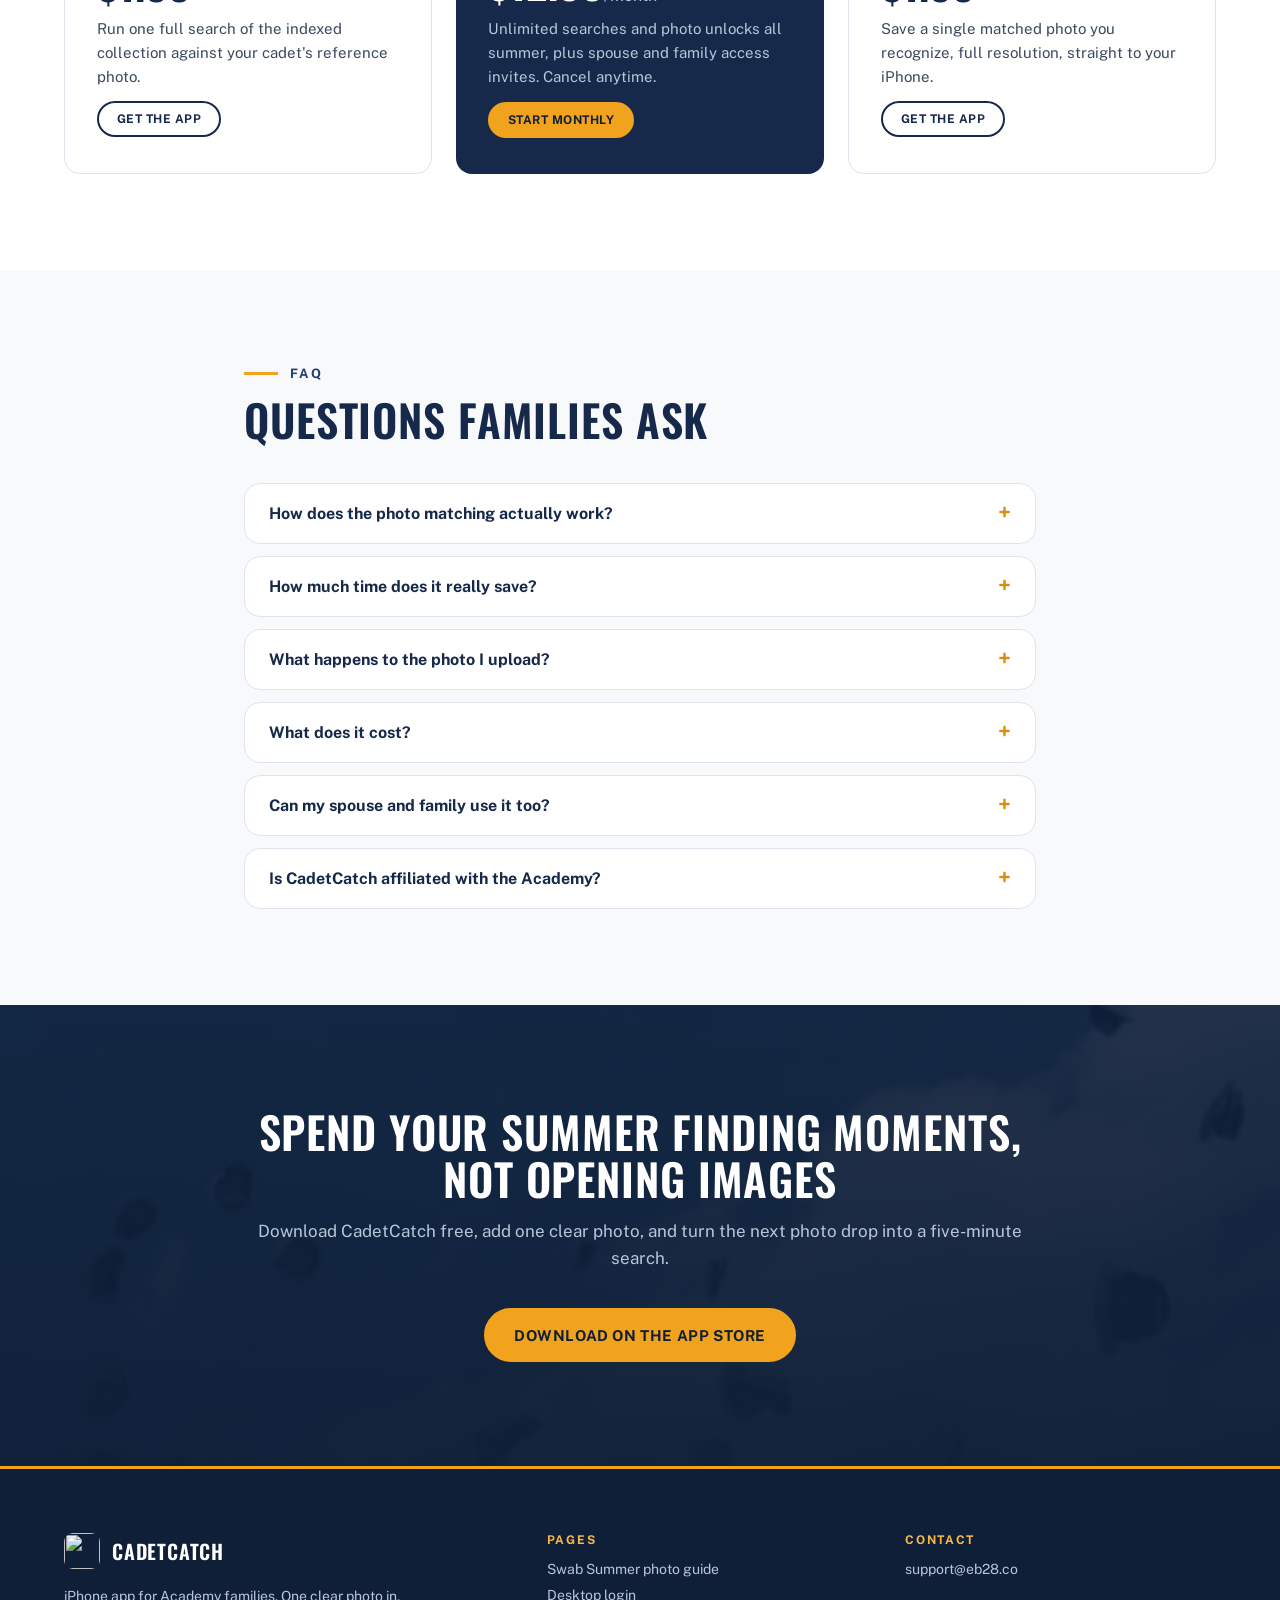
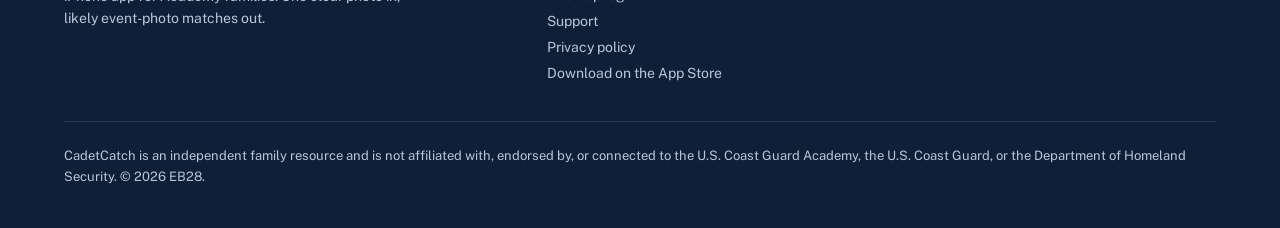
==== commit cef877aa: "Restore secure CadetCatch desktop app" ====
--- a/index.html
+++ b/index.html
@@ -39,6 +39,7 @@
     </a>
     <div style="display:flex;align-items:center;gap:28px;margin-left:auto">
       <a href="/swab-summer-photos/" style="font:600 13px var(--font-body);letter-spacing:.06em;text-transform:uppercase;color:var(--cga-navy-800);text-decoration:none">Swab Summer Guide</a>
+      <a href="/desktop/" style="font:700 13px var(--font-body);letter-spacing:.06em;text-transform:uppercase;color:var(--uscg-blue);text-decoration:none">Desktop Login</a>
       <a href="#pricing" style="font:600 13px var(--font-body);letter-spacing:.06em;text-transform:uppercase;color:var(--cga-navy-800);text-decoration:none">Pricing</a>
       <a href="/support/" style="font:600 13px var(--font-body);letter-spacing:.06em;text-transform:uppercase;color:var(--cga-navy-800);text-decoration:none">Support</a>
       <a class="cc-button cc-button--primary cc-button--sm" href="https://apps.apple.com/us/app/cadetcatch/id6769565852" data-cc-app-store data-analytics-event="app_store_click">Download Free</a>
@@ -58,9 +59,9 @@
       <p style="margin:0 0 36px;font:18px/1.6 var(--font-body);color:var(--text-inverse-muted);max-width:52ch;text-wrap:pretty">Every photo drop means hours of squinting at identical haircuts. Upload one clear photo of your cadet and CadetCatch sorts the entire collection for you — turning thousands of images into a ranked shortlist you can review in minutes.</p>
       <div style="display:flex;gap:16px;align-items:center;flex-wrap:wrap;margin-bottom:20px">
         <a class="cc-button cc-button--primary cc-button--lg" href="https://apps.apple.com/us/app/cadetcatch/id6769565852" data-cc-app-store data-analytics-event="app_store_click">Download on the App Store</a>
-        <a class="cc-button cc-button--inverse cc-button--lg" href="#how">See how it works</a>
-      </div>
-      <p style="margin:0;font:14px/1.5 var(--font-body);color:var(--text-inverse-muted)">iPhone · Free download · One-time options from $1.99</p>
+        <a class="cc-button cc-button--inverse cc-button--lg" href="/desktop/">Log in on Desktop</a>
+      </div>
+      <p style="margin:0;font:14px/1.5 var(--font-body);color:var(--text-inverse-muted)">Already have a desktop login? Use your CadetCatch email and password. Need one? Start Family Monthly in the iPhone app first.</p>
     </div>
     <div style="align-self:end;display:flex;justify-content:center">
       <img src="https://cadetcatch.com/img/review-photo-finds.png" alt="CadetCatch iPhone screen showing likely photo matches" style="display:block;width:100%;max-width:360px;border-radius:24px 24px 0 0;box-shadow:0 24px 48px rgba(15,31,56,.4)">
@@ -119,6 +120,33 @@
         <p style="margin:0;font:16px/1.6 var(--font-body);color:var(--text-body)">You review a short list of likely matches, recognize the face you know, and save the real finds to your Photos library. You always make the final call.</p>
       </div>
     </div>
+  </div>
+</div>
+
+<!-- DESKTOP ACCESS -->
+<div id="desktop-access" style="background:var(--slate-50);border-top:1px solid var(--border-subtle);border-bottom:1px solid var(--border-subtle)">
+  <div style="max-width:1200px;margin:0 auto;padding:96px 24px">
+    <div style="display:flex;align-items:center;gap:12px;margin-bottom:16px">
+      <span style="width:34px;height:3px;background:var(--cga-gold-500)"></span>
+      <span style="font:700 13px var(--font-body);letter-spacing:.18em;text-transform:uppercase;color:var(--cga-navy-600)">CadetCatch Desktop</span>
+    </div>
+    <h2 style="margin:0 0 16px;font:600 var(--display-lg)/1.05 var(--font-display);letter-spacing:.02em;text-transform:uppercase;color:var(--text-heading);max-width:24ch">Search from your computer</h2>
+    <p style="margin:0 0 40px;font:17px/1.6 var(--font-body);color:var(--text-muted);max-width:66ch">Use the same CadetCatch email on iPhone and desktop. Choose the path that matches where you are now.</p>
+    <div style="display:grid;grid-template-columns:repeat(2,1fr);gap:24px">
+      <article style="background:var(--cga-navy-800);border-radius:16px;padding:36px 32px;display:flex;flex-direction:column;gap:16px">
+        <div style="font:700 12px var(--font-body);letter-spacing:.14em;text-transform:uppercase;color:var(--cga-gold-400)">Already have access</div>
+        <h3 style="margin:0;font:600 30px/1.1 var(--font-display);text-transform:uppercase;color:var(--white)">Log in with your CadetCatch email</h3>
+        <p style="margin:0;font:16px/1.6 var(--font-body);color:var(--text-inverse-muted);flex:1">Open the desktop app and enter the email and password from your desktop activation.</p>
+        <div><a class="cc-button cc-button--primary cc-button--lg" href="/desktop/">Open Desktop Login</a></div>
+      </article>
+      <article style="background:var(--white);border:1px solid var(--border-subtle);border-radius:16px;padding:36px 32px;display:flex;flex-direction:column;gap:16px">
+        <div style="font:700 12px var(--font-body);letter-spacing:.14em;text-transform:uppercase;color:var(--cga-navy-600)">Need access</div>
+        <h3 style="margin:0;font:600 30px/1.1 var(--font-display);text-transform:uppercase;color:var(--text-heading)">Get CadetCatch first</h3>
+        <p style="margin:0;font:16px/1.6 var(--font-body);color:var(--text-body);flex:1">Download CadetCatch on iPhone, start Family Monthly, then request desktop activation through Support.</p>
+        <div><a class="cc-button cc-button--outline cc-button--lg" href="https://apps.apple.com/us/app/cadetcatch/id6769565852" data-cc-app-store data-analytics-event="app_store_click">Get Access on iPhone</a></div>
+      </article>
+    </div>
+    <p style="margin:22px 0 0;font:14px/1.6 var(--font-body);color:var(--text-muted)">Purchases are completed through Apple in the iPhone app. CadetCatch.com does not collect your payment card.</p>
   </div>
 </div>
 
@@ -237,6 +265,7 @@
       <div style="font:700 12px var(--font-body);letter-spacing:.14em;text-transform:uppercase;color:var(--cga-gold-400);margin-bottom:14px">Pages</div>
       <div style="display:flex;flex-direction:column;gap:10px">
         <a href="/swab-summer-photos/" style="font:14px var(--font-body);color:var(--text-inverse-muted);text-decoration:none">Swab Summer photo guide</a>
+        <a href="/desktop/" style="font:14px var(--font-body);color:var(--text-inverse-muted);text-decoration:none">Desktop login</a>
         <a href="/support/" style="font:14px var(--font-body);color:var(--text-inverse-muted);text-decoration:none">Support</a>
         <a href="/privacy/" style="font:14px var(--font-body);color:var(--text-inverse-muted);text-decoration:none">Privacy policy</a>
         <a href="https://apps.apple.com/us/app/cadetcatch/id6769565852" data-cc-app-store data-analytics-event="app_store_click" style="font:14px var(--font-body);color:var(--text-inverse-muted);text-decoration:none">Download on the App Store</a>
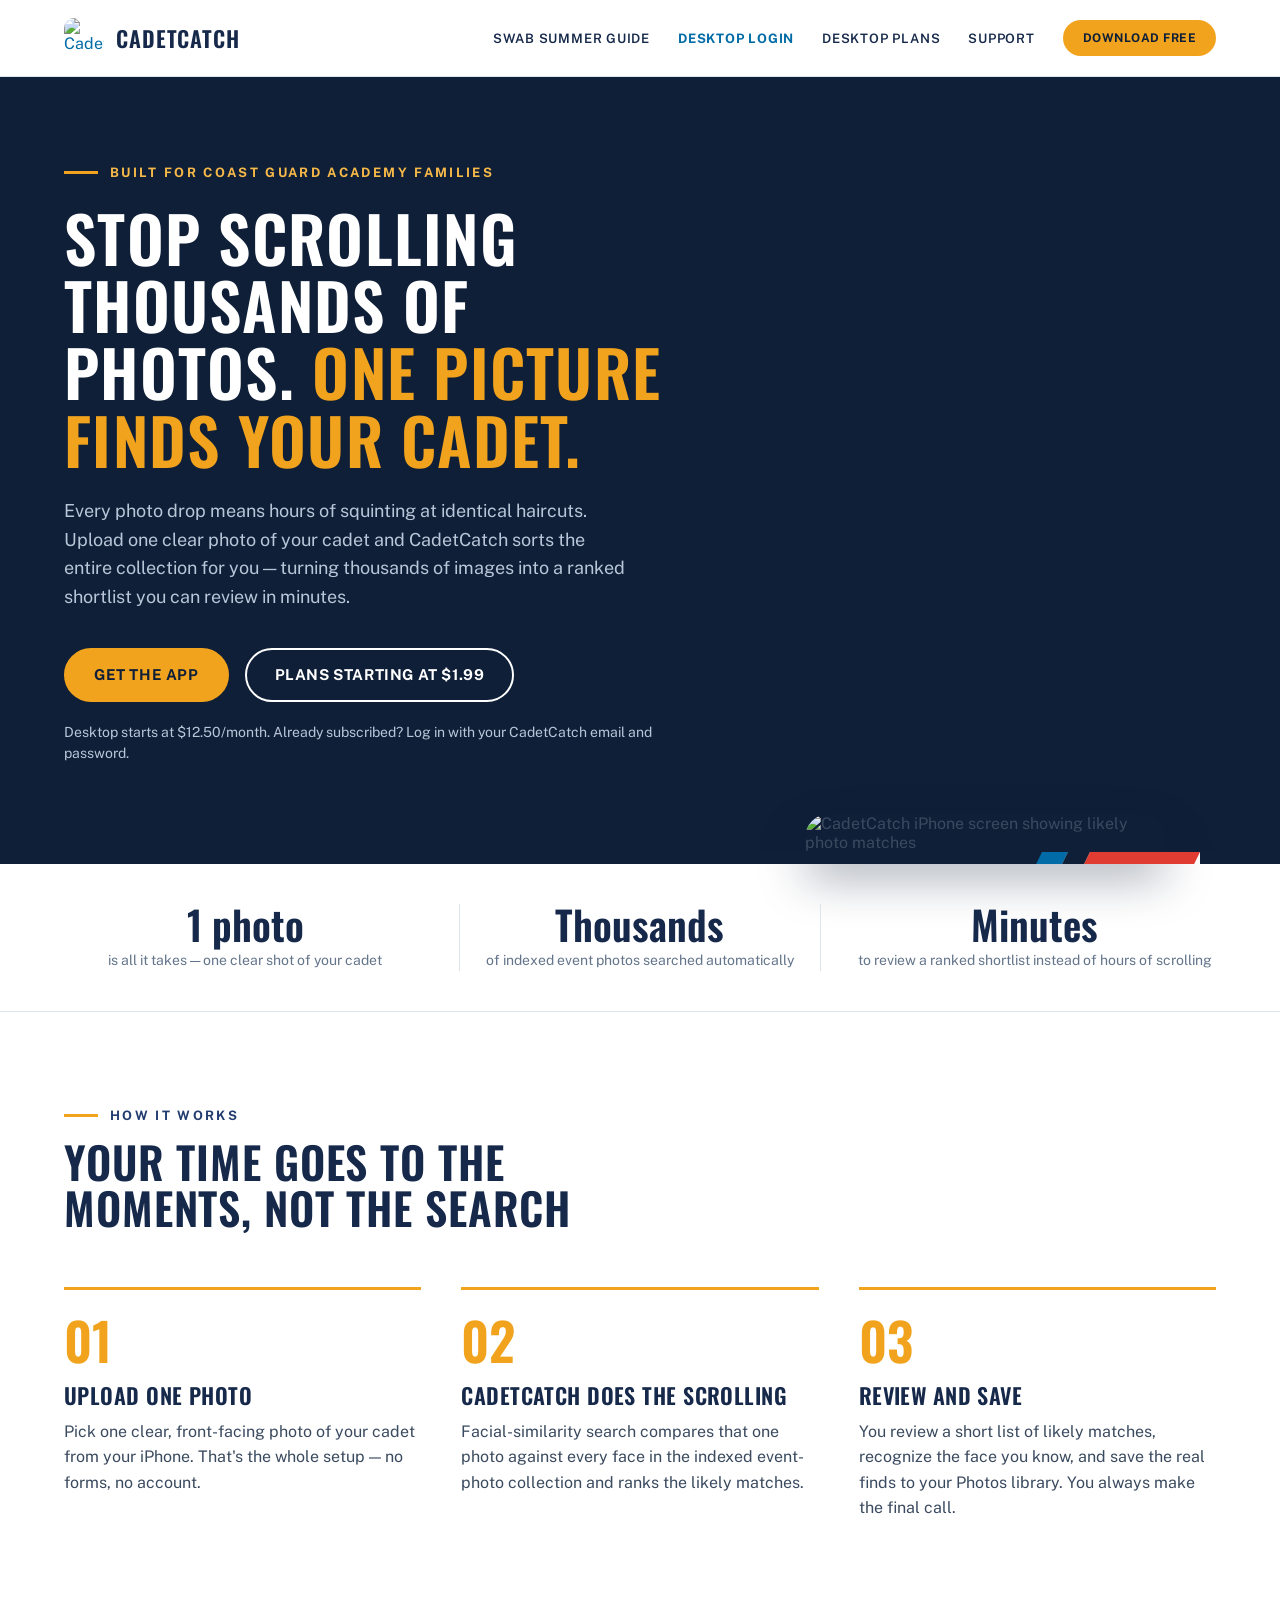
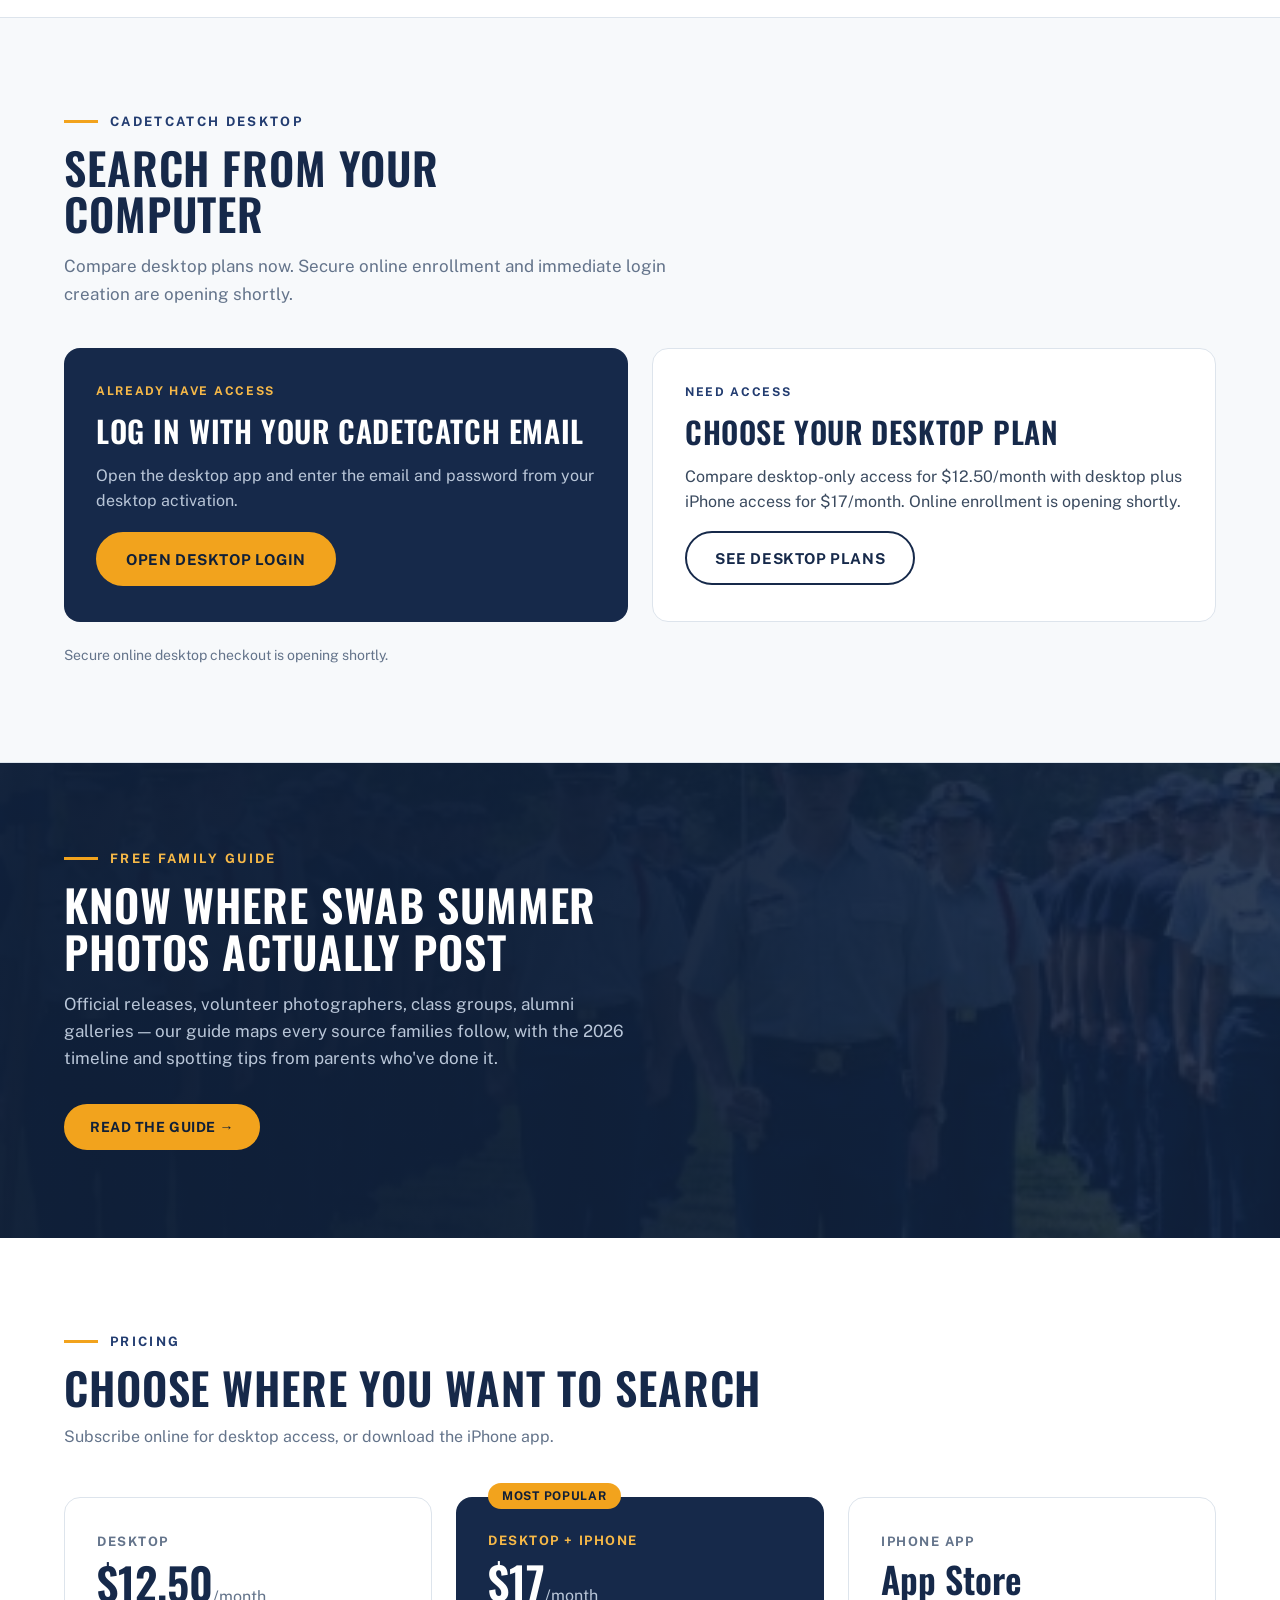
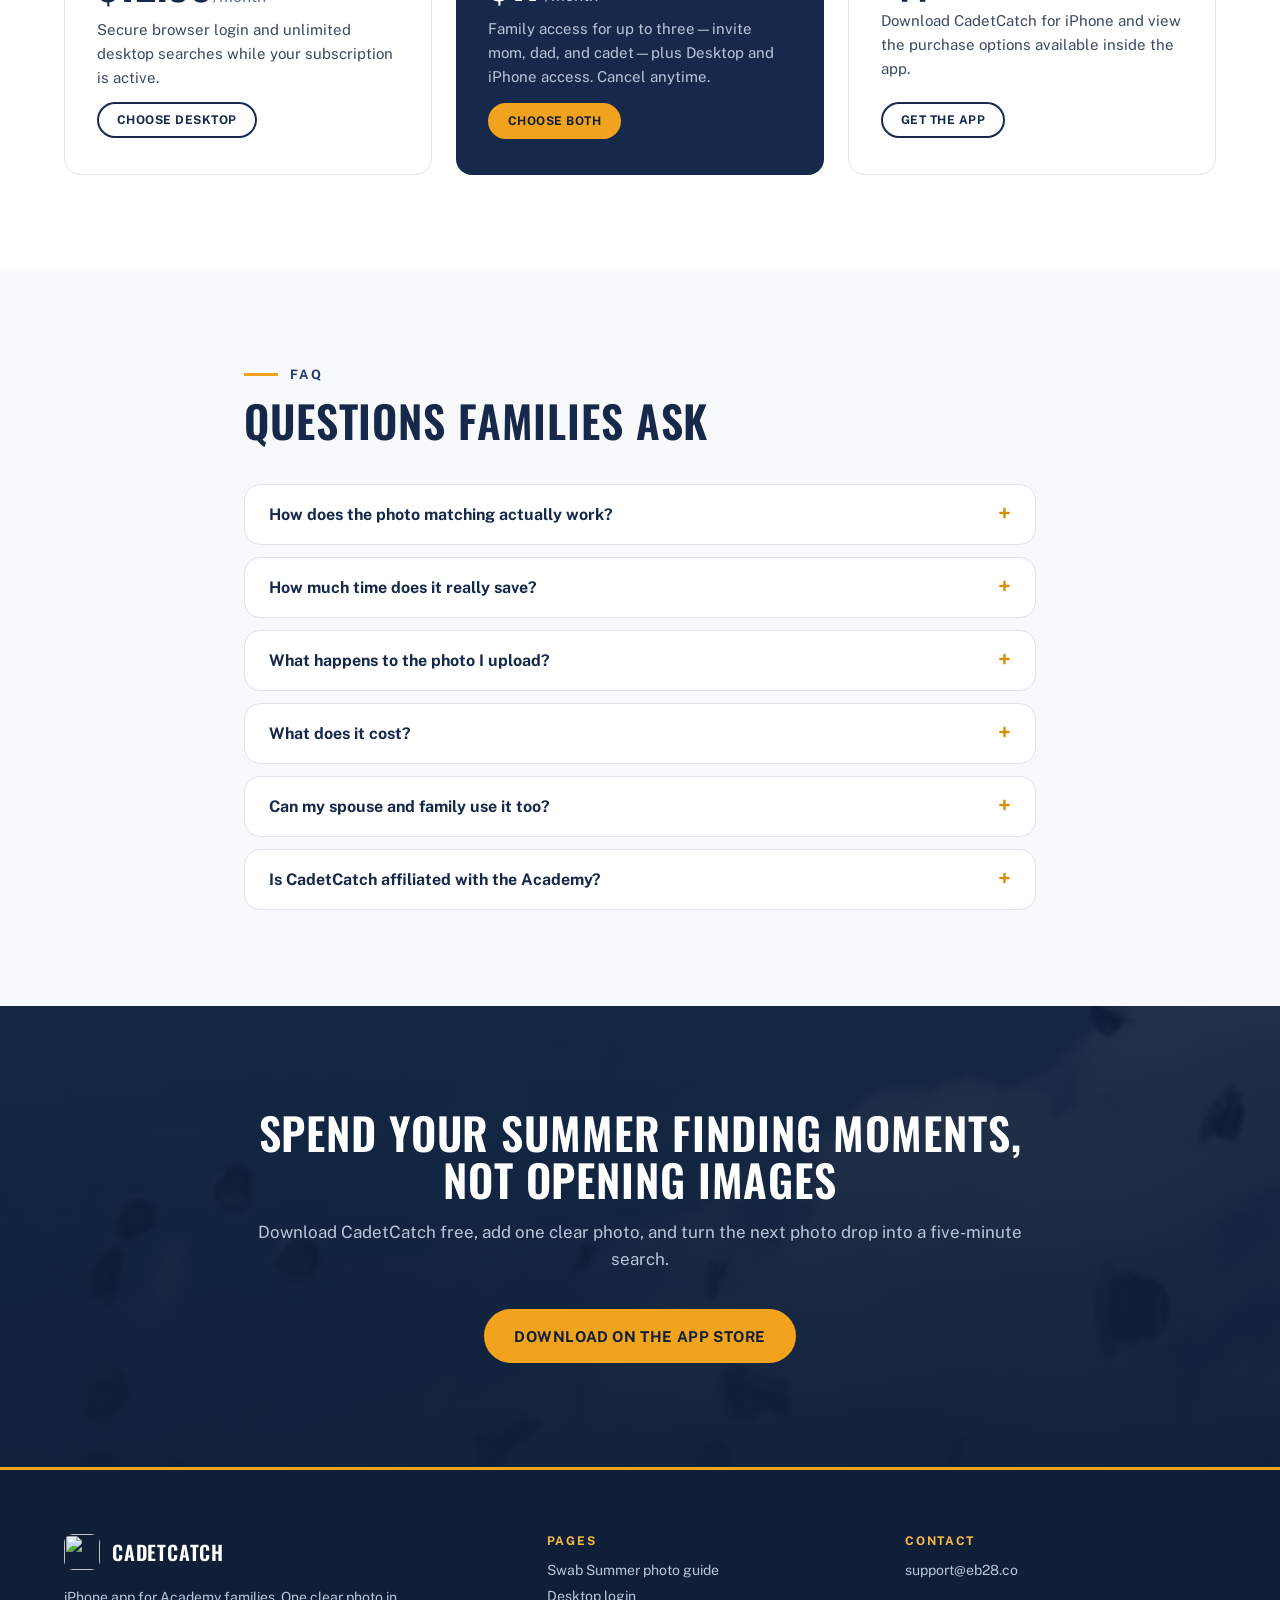
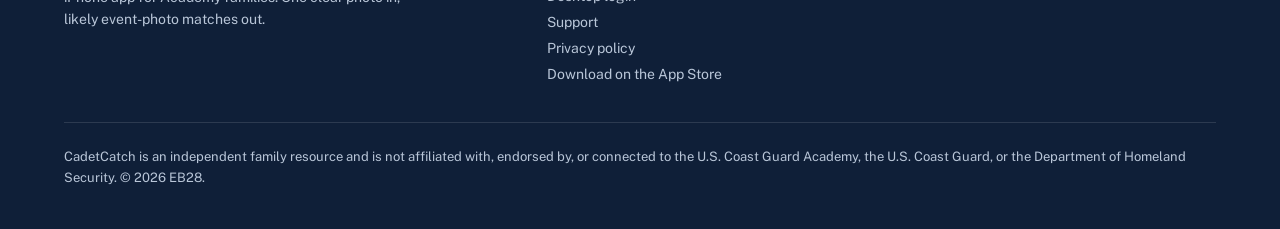
==== commit ff1d966a: "Launch CadetCatch desktop plans redesign" ====
--- a/index.html
+++ b/index.html
@@ -40,7 +40,7 @@
     <div style="display:flex;align-items:center;gap:28px;margin-left:auto">
       <a href="/swab-summer-photos/" style="font:600 13px var(--font-body);letter-spacing:.06em;text-transform:uppercase;color:var(--cga-navy-800);text-decoration:none">Swab Summer Guide</a>
       <a href="/desktop/" style="font:700 13px var(--font-body);letter-spacing:.06em;text-transform:uppercase;color:var(--uscg-blue);text-decoration:none">Desktop Login</a>
-      <a href="#pricing" style="font:600 13px var(--font-body);letter-spacing:.06em;text-transform:uppercase;color:var(--cga-navy-800);text-decoration:none">Pricing</a>
+      <a href="/desktop/get-started/" style="font:600 13px var(--font-body);letter-spacing:.06em;text-transform:uppercase;color:var(--cga-navy-800);text-decoration:none">Desktop Plans</a>
       <a href="/support/" style="font:600 13px var(--font-body);letter-spacing:.06em;text-transform:uppercase;color:var(--cga-navy-800);text-decoration:none">Support</a>
       <a class="cc-button cc-button--primary cc-button--sm" href="https://apps.apple.com/us/app/cadetcatch/id6769565852" data-cc-app-store data-analytics-event="app_store_click">Download Free</a>
     </div>
@@ -58,10 +58,10 @@
       <h1 style="margin:0 0 24px;font:600 var(--display-xl)/1.05 var(--font-display);letter-spacing:.02em;text-transform:uppercase;color:var(--white);text-wrap:pretty">Stop scrolling thousands of photos. <span style="color:var(--cga-gold-500)">One picture finds your cadet.</span></h1>
       <p style="margin:0 0 36px;font:18px/1.6 var(--font-body);color:var(--text-inverse-muted);max-width:52ch;text-wrap:pretty">Every photo drop means hours of squinting at identical haircuts. Upload one clear photo of your cadet and CadetCatch sorts the entire collection for you — turning thousands of images into a ranked shortlist you can review in minutes.</p>
       <div style="display:flex;gap:16px;align-items:center;flex-wrap:wrap;margin-bottom:20px">
-        <a class="cc-button cc-button--primary cc-button--lg" href="https://apps.apple.com/us/app/cadetcatch/id6769565852" data-cc-app-store data-analytics-event="app_store_click">Download on the App Store</a>
-        <a class="cc-button cc-button--inverse cc-button--lg" href="/desktop/">Log in on Desktop</a>
-      </div>
-      <p style="margin:0;font:14px/1.5 var(--font-body);color:var(--text-inverse-muted)">Already have a desktop login? Use your CadetCatch email and password. Need one? Start Family Monthly in the iPhone app first.</p>
+        <a class="cc-button cc-button--primary cc-button--lg" href="https://apps.apple.com/us/app/cadetcatch/id6769565852" data-cc-app-store data-analytics-event="app_store_click">Get the App</a>
+        <a class="cc-button cc-button--inverse cc-button--lg" href="/desktop/get-started/">Plans starting at $1.99</a>
+      </div>
+      <p style="margin:0;font:14px/1.5 var(--font-body);color:var(--text-inverse-muted)">Desktop starts at $12.50/month. Already subscribed? Log in with your CadetCatch email and password.</p>
     </div>
     <div style="align-self:end;display:flex;justify-content:center">
       <img src="https://cadetcatch.com/img/review-photo-finds.png" alt="CadetCatch iPhone screen showing likely photo matches" style="display:block;width:100%;max-width:360px;border-radius:24px 24px 0 0;box-shadow:0 24px 48px rgba(15,31,56,.4)">
@@ -131,7 +131,7 @@
       <span style="font:700 13px var(--font-body);letter-spacing:.18em;text-transform:uppercase;color:var(--cga-navy-600)">CadetCatch Desktop</span>
     </div>
     <h2 style="margin:0 0 16px;font:600 var(--display-lg)/1.05 var(--font-display);letter-spacing:.02em;text-transform:uppercase;color:var(--text-heading);max-width:24ch">Search from your computer</h2>
-    <p style="margin:0 0 40px;font:17px/1.6 var(--font-body);color:var(--text-muted);max-width:66ch">Use the same CadetCatch email on iPhone and desktop. Choose the path that matches where you are now.</p>
+    <p style="margin:0 0 40px;font:17px/1.6 var(--font-body);color:var(--text-muted);max-width:66ch">Compare desktop plans now. Secure online enrollment and immediate login creation are opening shortly.</p>
     <div style="display:grid;grid-template-columns:repeat(2,1fr);gap:24px">
       <article style="background:var(--cga-navy-800);border-radius:16px;padding:36px 32px;display:flex;flex-direction:column;gap:16px">
         <div style="font:700 12px var(--font-body);letter-spacing:.14em;text-transform:uppercase;color:var(--cga-gold-400)">Already have access</div>
@@ -141,12 +141,12 @@
       </article>
       <article style="background:var(--white);border:1px solid var(--border-subtle);border-radius:16px;padding:36px 32px;display:flex;flex-direction:column;gap:16px">
         <div style="font:700 12px var(--font-body);letter-spacing:.14em;text-transform:uppercase;color:var(--cga-navy-600)">Need access</div>
-        <h3 style="margin:0;font:600 30px/1.1 var(--font-display);text-transform:uppercase;color:var(--text-heading)">Get CadetCatch first</h3>
-        <p style="margin:0;font:16px/1.6 var(--font-body);color:var(--text-body);flex:1">Download CadetCatch on iPhone, start Family Monthly, then request desktop activation through Support.</p>
-        <div><a class="cc-button cc-button--outline cc-button--lg" href="https://apps.apple.com/us/app/cadetcatch/id6769565852" data-cc-app-store data-analytics-event="app_store_click">Get Access on iPhone</a></div>
+        <h3 style="margin:0;font:600 30px/1.1 var(--font-display);text-transform:uppercase;color:var(--text-heading)">Choose your desktop plan</h3>
+        <p style="margin:0;font:16px/1.6 var(--font-body);color:var(--text-body);flex:1">Compare desktop-only access for $12.50/month with desktop plus iPhone access for $17/month. Online enrollment is opening shortly.</p>
+        <div><a class="cc-button cc-button--outline cc-button--lg" href="/desktop/get-started/">See Desktop Plans</a></div>
       </article>
     </div>
-    <p style="margin:22px 0 0;font:14px/1.6 var(--font-body);color:var(--text-muted)">Purchases are completed through Apple in the iPhone app. CadetCatch.com does not collect your payment card.</p>
+    <p style="margin:22px 0 0;font:14px/1.6 var(--font-body);color:var(--text-muted)">Secure online desktop checkout is opening shortly.</p>
   </div>
 </div>
 
@@ -176,26 +176,26 @@
       <span style="width:34px;height:3px;background:var(--cga-gold-500)"></span>
       <span style="font:700 13px var(--font-body);letter-spacing:.18em;text-transform:uppercase;color:var(--cga-navy-600)">Pricing</span>
     </div>
-    <h2 style="margin:0 0 12px;font:600 var(--display-lg)/1.05 var(--font-display);letter-spacing:.02em;text-transform:uppercase;color:var(--text-heading)">Free to download. Pay only when you find them.</h2>
-    <p style="margin:0 0 48px;font:16px/1.6 var(--font-body);color:var(--text-muted)">All purchases are processed by Apple. No account required to start.</p>
+    <h2 style="margin:0 0 12px;font:600 var(--display-lg)/1.05 var(--font-display);letter-spacing:.02em;text-transform:uppercase;color:var(--text-heading)">Choose where you want to search</h2>
+    <p style="margin:0 0 48px;font:16px/1.6 var(--font-body);color:var(--text-muted)">Subscribe online for desktop access, or download the iPhone app.</p>
     <div style="display:grid;grid-template-columns:repeat(3,1fr);gap:24px;align-items:stretch">
       <div style="border:1px solid var(--border-subtle);border-radius:16px;padding:36px 32px;display:flex;flex-direction:column;gap:12px">
-        <div style="font:700 13px var(--font-body);letter-spacing:.12em;text-transform:uppercase;color:var(--text-muted)">One-Time Photo Check</div>
-        <div style="font:600 44px/1 var(--font-display);color:var(--cga-navy-800)">$1.99</div>
-        <p style="margin:0;font:15px/1.6 var(--font-body);color:var(--text-body);flex:1">Run one full search of the indexed collection against your cadet's reference photo.</p>
-        <div><a class="cc-button cc-button--outline cc-button--sm" href="https://apps.apple.com/us/app/cadetcatch/id6769565852" data-cc-app-store data-analytics-event="app_store_click">Get the app</a></div>
+        <div style="font:700 13px var(--font-body);letter-spacing:.12em;text-transform:uppercase;color:var(--text-muted)">Desktop</div>
+        <div style="font:600 44px/1 var(--font-display);color:var(--cga-navy-800)">$12.50<span style="font:400 16px var(--font-body);color:var(--text-muted)">/month</span></div>
+        <p style="margin:0;font:15px/1.6 var(--font-body);color:var(--text-body);flex:1">Secure browser login and unlimited desktop searches while your subscription is active.</p>
+        <div><a class="cc-button cc-button--outline cc-button--sm" href="/desktop/get-started/">Choose desktop</a></div>
       </div>
       <div style="background:var(--cga-navy-800);border-radius:16px;padding:36px 32px;display:flex;flex-direction:column;gap:12px;position:relative">
         <div style="position:absolute;top:-14px;left:32px"><span class="cc-badge">Most popular</span></div>
-        <div style="font:700 13px var(--font-body);letter-spacing:.12em;text-transform:uppercase;color:var(--cga-gold-400)">Family Monthly</div>
-        <div style="font:600 44px/1 var(--font-display);color:var(--white)">$12.99<span style="font:400 16px var(--font-body);color:var(--text-inverse-muted)">/month</span></div>
-        <p style="margin:0;font:15px/1.6 var(--font-body);color:var(--text-inverse-muted);flex:1">Unlimited searches and photo unlocks all summer, plus spouse and family access invites. Cancel anytime.</p>
-        <div><a class="cc-button cc-button--primary cc-button--sm" href="https://apps.apple.com/us/app/cadetcatch/id6769565852" data-cc-app-store data-analytics-event="app_store_click">Start monthly</a></div>
+        <div style="font:700 13px var(--font-body);letter-spacing:.12em;text-transform:uppercase;color:var(--cga-gold-400)">Desktop + iPhone</div>
+        <div style="font:600 44px/1 var(--font-display);color:var(--white)">$17<span style="font:400 16px var(--font-body);color:var(--text-inverse-muted)">/month</span></div>
+        <p style="margin:0;font:15px/1.6 var(--font-body);color:var(--text-inverse-muted);flex:1">Family access for up to three—invite mom, dad, and cadet—plus Desktop and iPhone access. Cancel anytime.</p>
+        <div><a class="cc-button cc-button--primary cc-button--sm" href="/desktop/get-started/">Choose both</a></div>
       </div>
       <div style="border:1px solid var(--border-subtle);border-radius:16px;padding:36px 32px;display:flex;flex-direction:column;gap:12px">
-        <div style="font:700 13px var(--font-body);letter-spacing:.12em;text-transform:uppercase;color:var(--text-muted)">Unlock One Photo</div>
-        <div style="font:600 44px/1 var(--font-display);color:var(--cga-navy-800)">$1.99</div>
-        <p style="margin:0;font:15px/1.6 var(--font-body);color:var(--text-body);flex:1">Save a single matched photo you recognize, full resolution, straight to your iPhone.</p>
+        <div style="font:700 13px var(--font-body);letter-spacing:.12em;text-transform:uppercase;color:var(--text-muted)">iPhone app</div>
+        <div style="font:600 36px/1 var(--font-display);color:var(--cga-navy-800)">App Store</div>
+        <p style="margin:0;font:15px/1.6 var(--font-body);color:var(--text-body);flex:1">Download CadetCatch for iPhone and view the purchase options available inside the app.</p>
         <div><a class="cc-button cc-button--outline cc-button--sm" href="https://apps.apple.com/us/app/cadetcatch/id6769565852" data-cc-app-store data-analytics-event="app_store_click">Get the app</a></div>
       </div>
     </div>
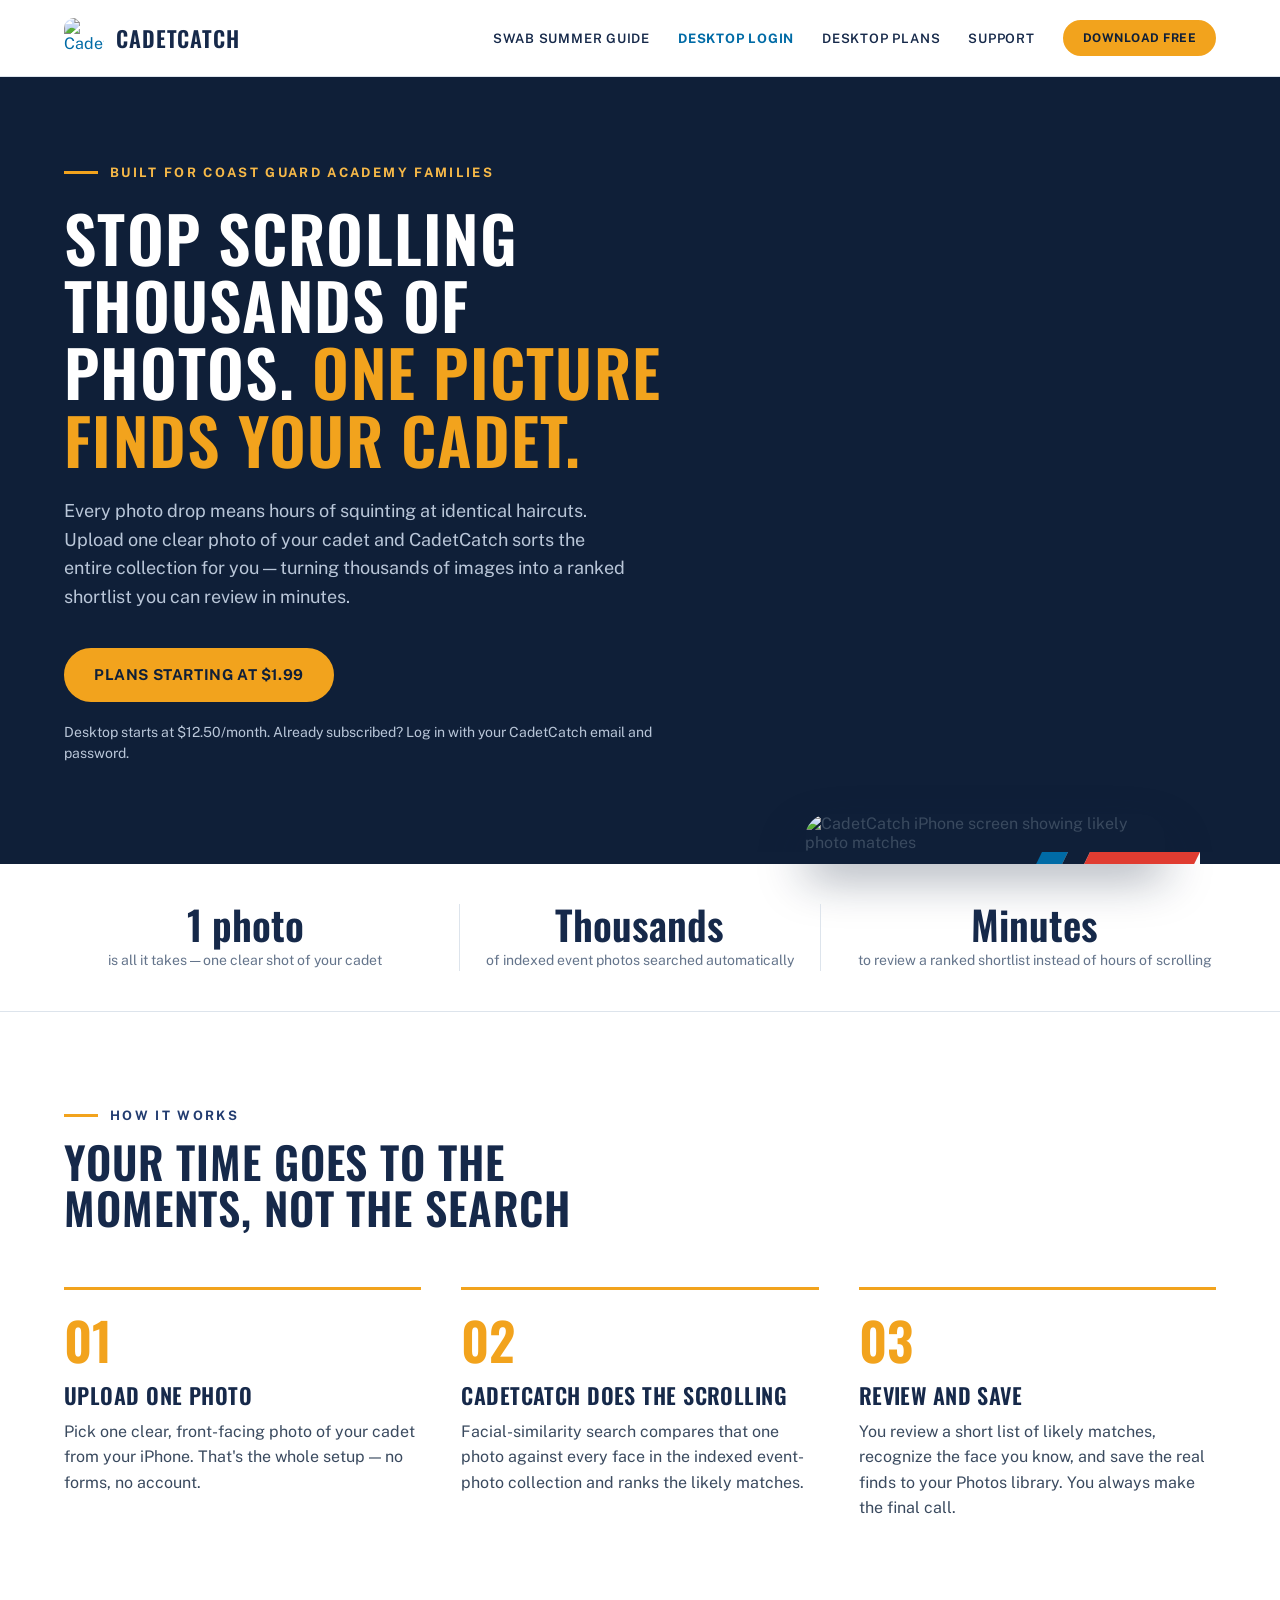
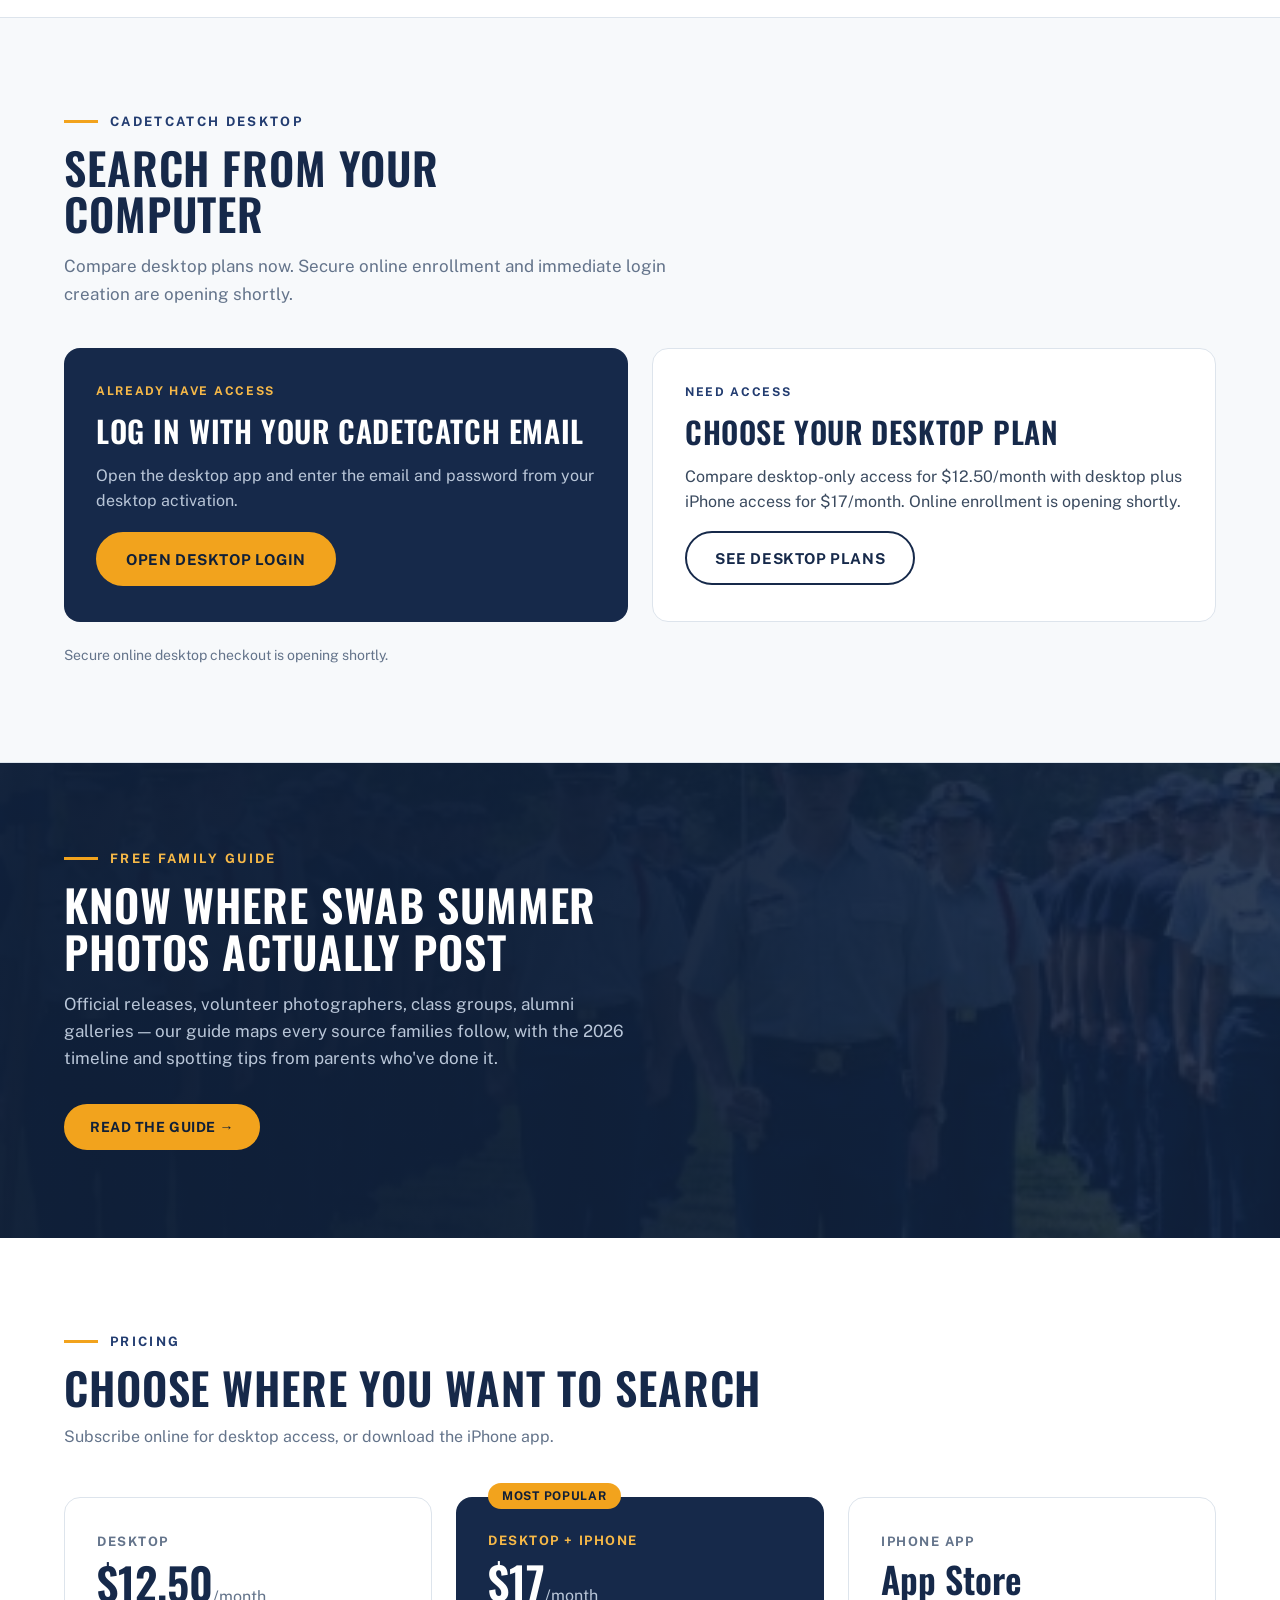
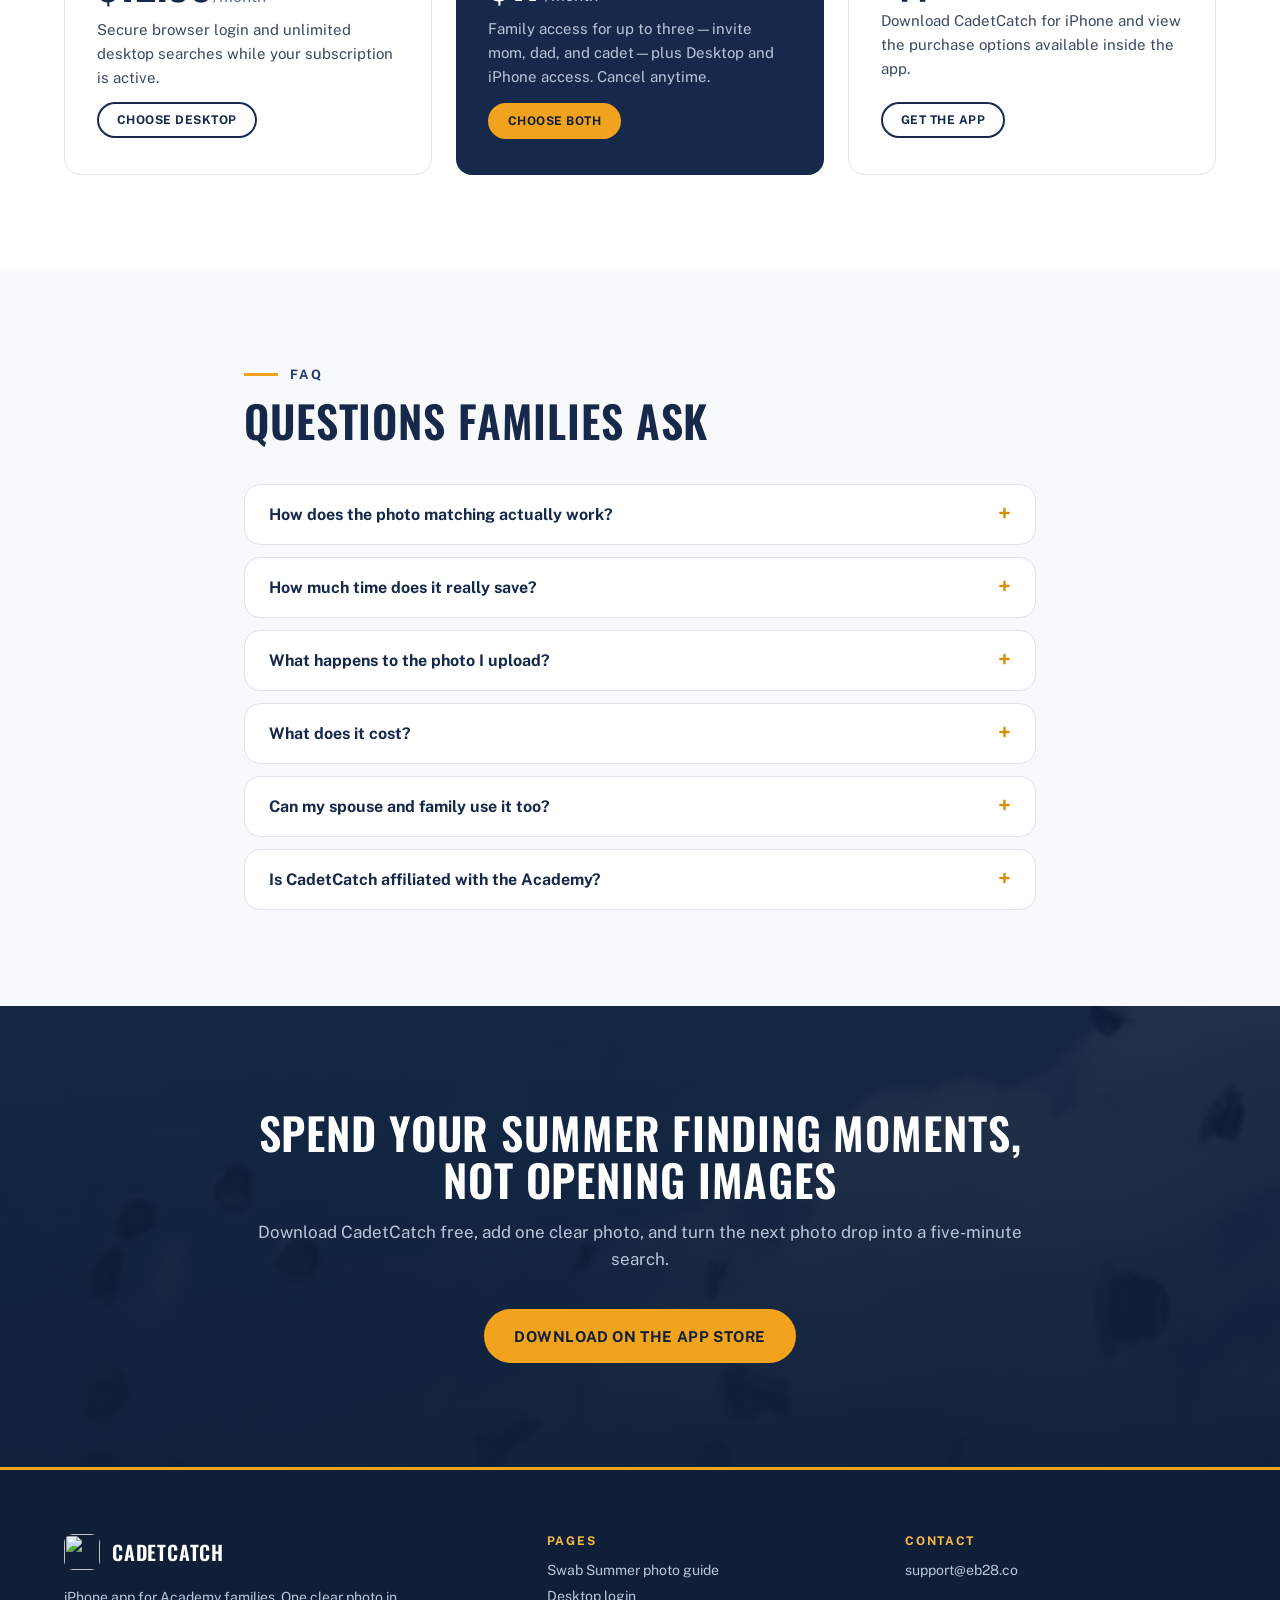
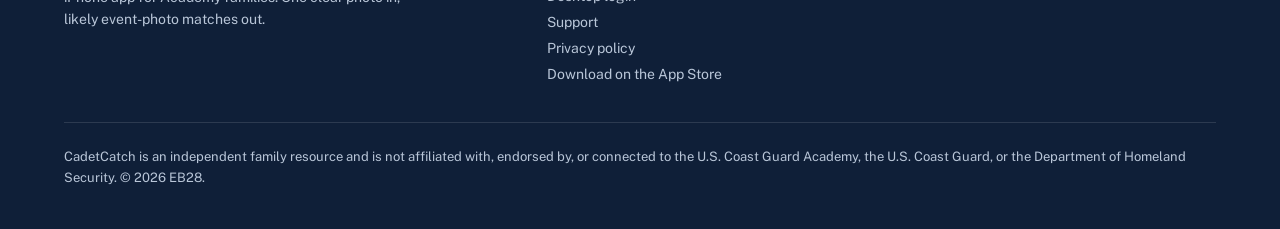
==== commit 647f7dd9: "Align desktop pages with CadetCatch brand" ====
--- a/index.html
+++ b/index.html
@@ -58,8 +58,7 @@
       <h1 style="margin:0 0 24px;font:600 var(--display-xl)/1.05 var(--font-display);letter-spacing:.02em;text-transform:uppercase;color:var(--white);text-wrap:pretty">Stop scrolling thousands of photos. <span style="color:var(--cga-gold-500)">One picture finds your cadet.</span></h1>
       <p style="margin:0 0 36px;font:18px/1.6 var(--font-body);color:var(--text-inverse-muted);max-width:52ch;text-wrap:pretty">Every photo drop means hours of squinting at identical haircuts. Upload one clear photo of your cadet and CadetCatch sorts the entire collection for you — turning thousands of images into a ranked shortlist you can review in minutes.</p>
       <div style="display:flex;gap:16px;align-items:center;flex-wrap:wrap;margin-bottom:20px">
-        <a class="cc-button cc-button--primary cc-button--lg" href="https://apps.apple.com/us/app/cadetcatch/id6769565852" data-cc-app-store data-analytics-event="app_store_click">Get the App</a>
-        <a class="cc-button cc-button--inverse cc-button--lg" href="/desktop/get-started/">Plans starting at $1.99</a>
+        <a class="cc-button cc-button--primary cc-button--lg" href="/desktop/get-started/">Plans starting at $1.99</a>
       </div>
       <p style="margin:0;font:14px/1.5 var(--font-body);color:var(--text-inverse-muted)">Desktop starts at $12.50/month. Already subscribed? Log in with your CadetCatch email and password.</p>
     </div>
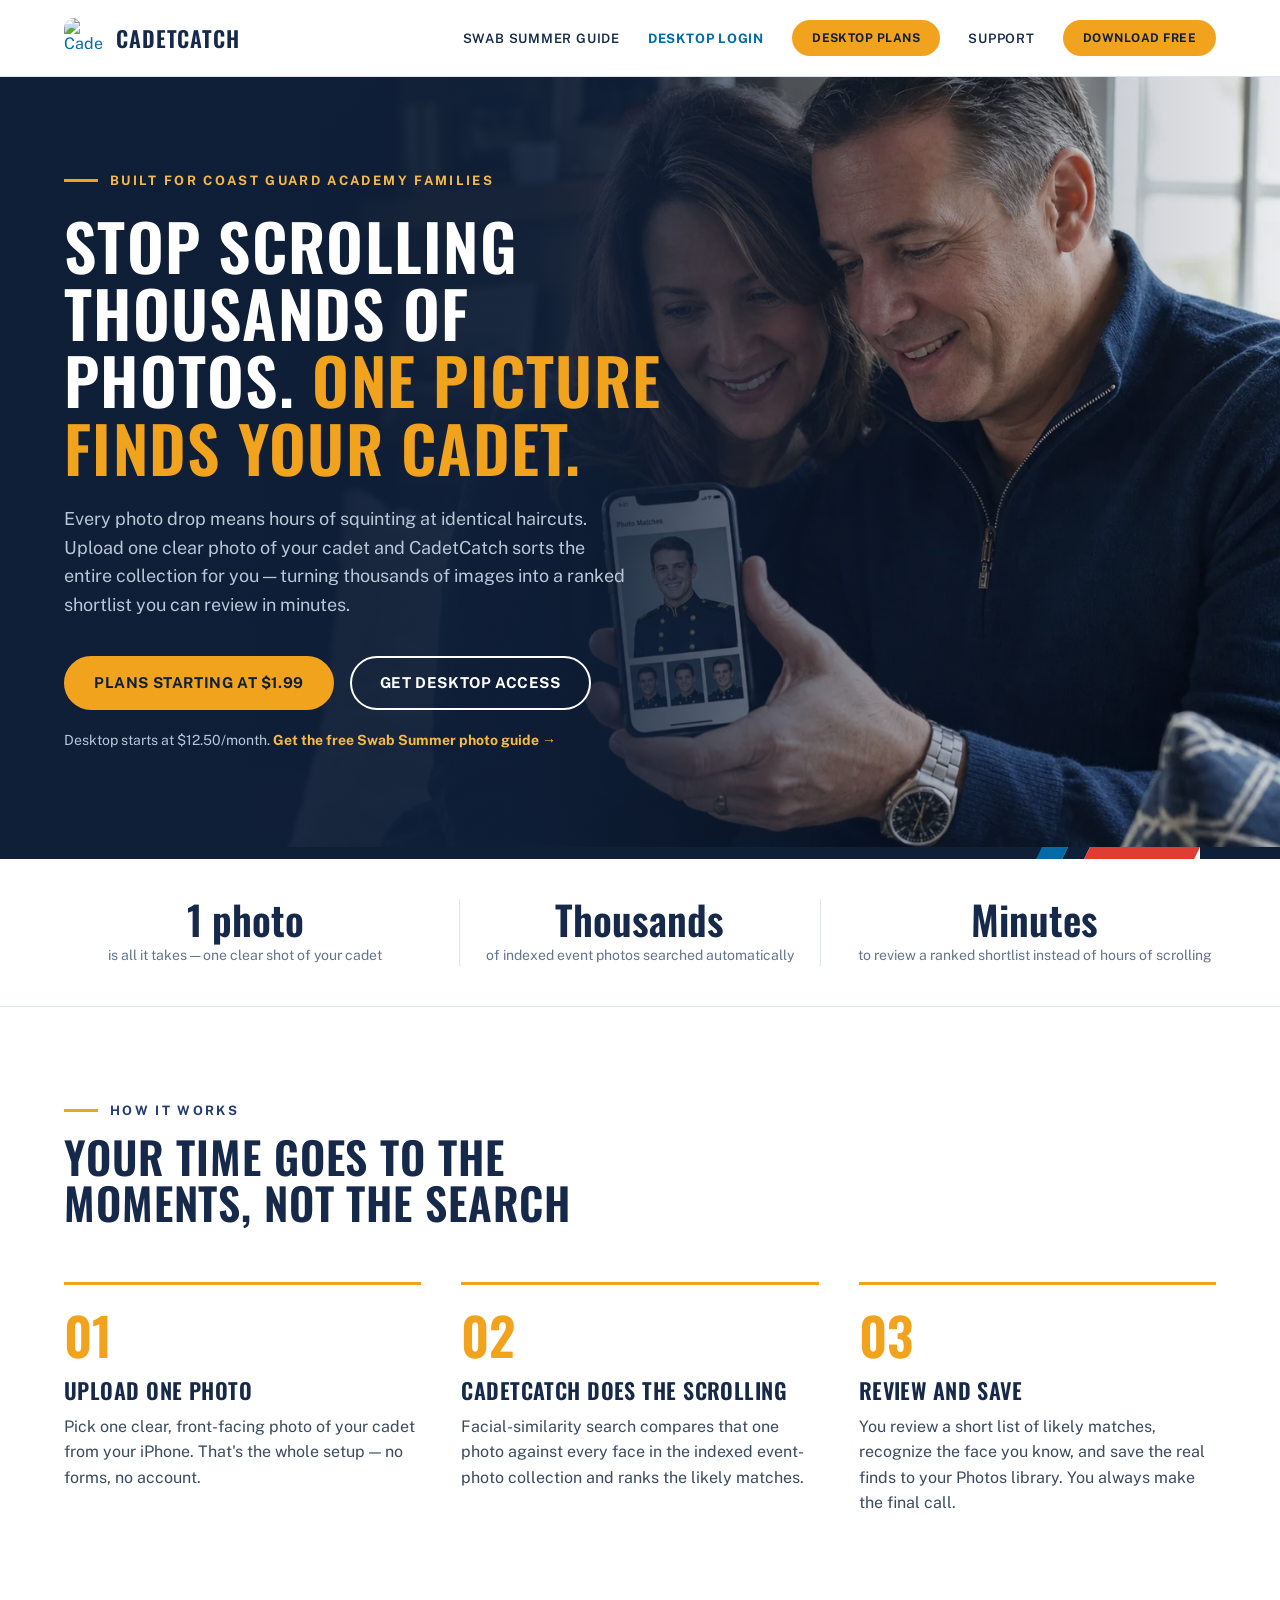
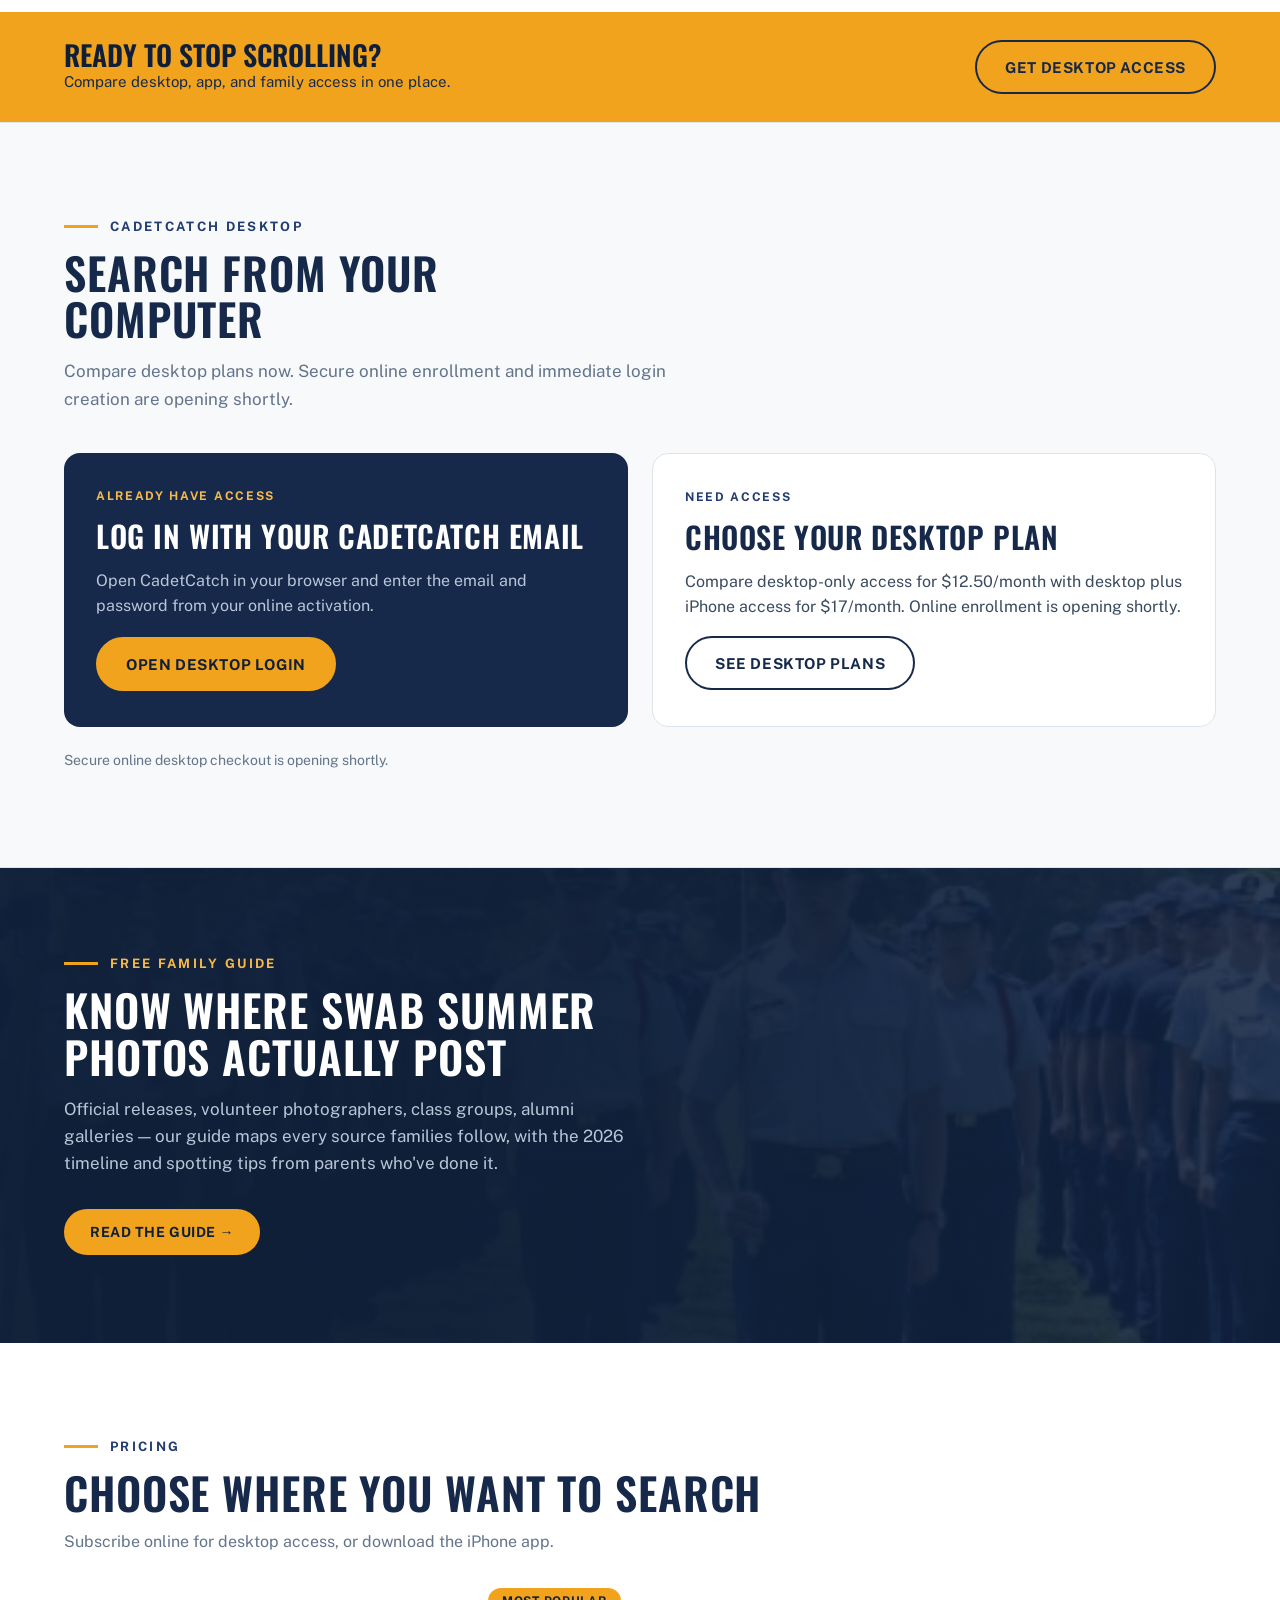
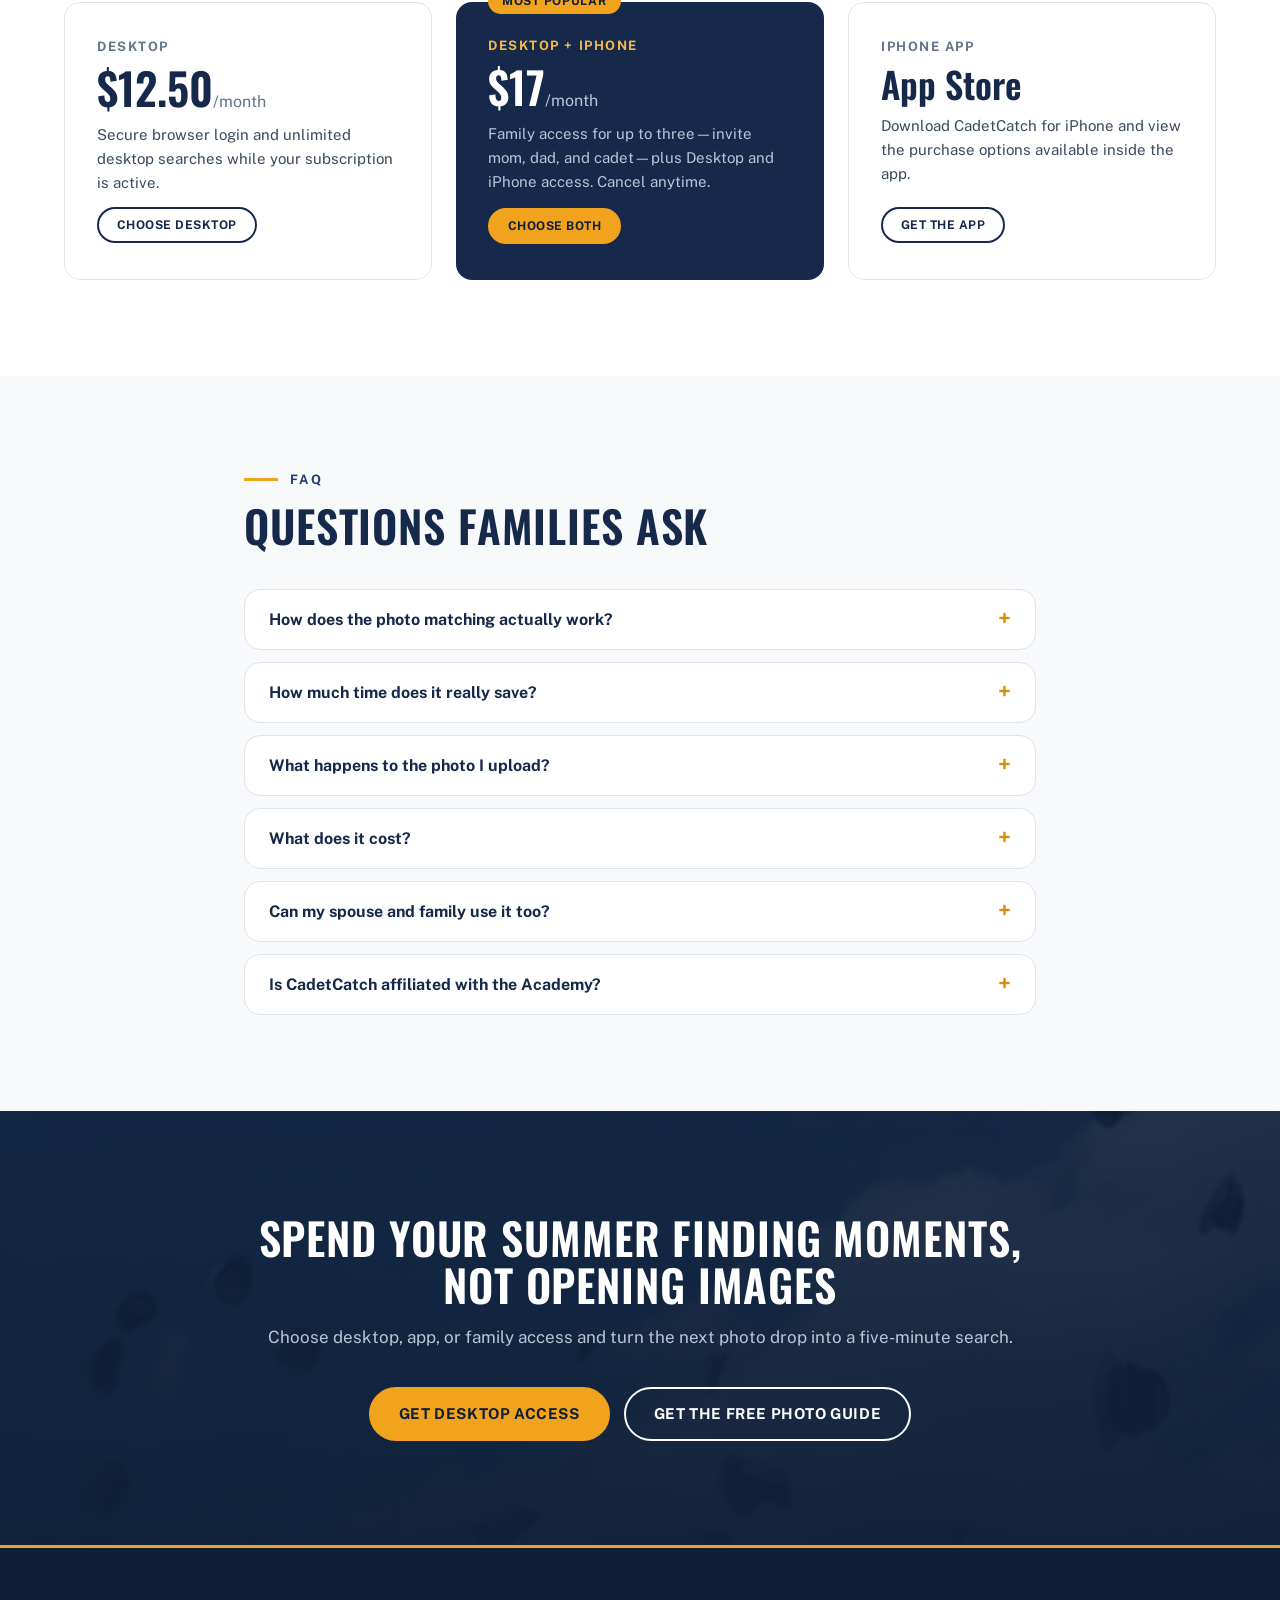
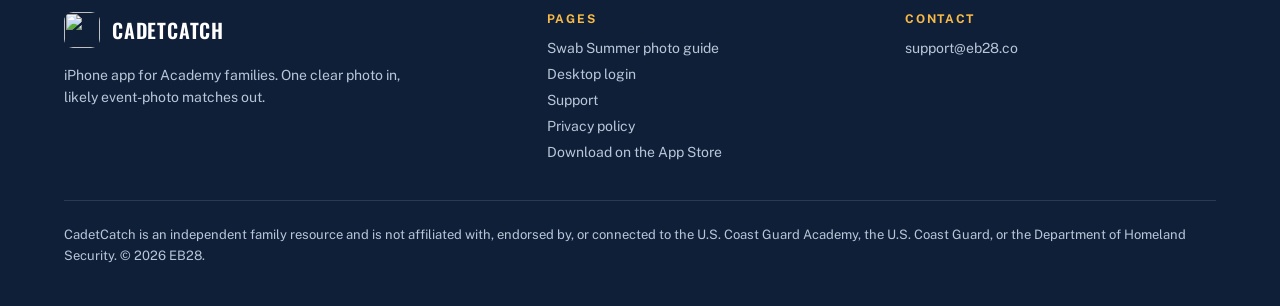
==== commit 6137dab8: "Add family hero and desktop conversion paths" ====
--- a/index.html
+++ b/index.html
@@ -7,6 +7,7 @@
 <meta name="description" content="Upload one clear photo and let CadetCatch rank likely matches across Coast Guard Academy event-photo collections." />
 <link rel="canonical" href="https://cadetcatch.com/" />
 <link rel="icon" type="image/svg+xml" href="/favicon.svg" />
+<link rel="preload" as="image" href="/assets/cadetcatch-family-phone-hero-v2.webp" type="image/webp" />
 <link rel="stylesheet" href="/site-responsive.css" />
 </head>
 <body>
@@ -25,32 +26,44 @@
 body{margin:0;background:var(--white);font-family:var(--font-body);color:var(--text-body)}
 a{color:var(--uscg-blue)} a:hover{color:var(--cga-navy-600)}
 details summary::-webkit-details-marker{display:none}
+.family-hero-mobile-image{display:none}
+@media(max-width:720px){
+  .home-main{min-width:0!important}
+  .home-nav-link{display:none!important}
+  .home-nav{gap:12px!important;padding:0 16px!important}
+  .home-nav-actions{gap:0!important}
+  .home-nav-actions .desktop-plans-nav{display:inline-flex!important}
+  .family-hero{background:var(--cga-navy-900)!important}
+  .family-hero-mobile-image{display:block;width:100%;height:260px;object-fit:cover;object-position:62% 52%}
+  .family-hero-inner{min-height:0!important;padding:48px 24px!important}
+}
 </style>
 
 
-<div id="main-content" role="main" data-screen-label="Home" style="min-width:960px">
+<div id="main-content" class="home-main" role="main" data-screen-label="Home">
 
 <!-- NAV -->
 <div style="position:sticky;top:0;z-index:50;background:var(--white);border-bottom:1px solid var(--border-subtle)">
-  <div style="max-width:1200px;margin:0 auto;padding:0 24px;height:76px;display:flex;align-items:center;gap:32px">
+  <div class="home-nav" style="max-width:1200px;margin:0 auto;padding:0 24px;height:76px;display:flex;align-items:center;gap:32px">
     <a href="/" style="display:flex;align-items:center;gap:12px;text-decoration:none">
       <img src="https://cadetcatch.com/img/cadetcatch-icon.png" alt="CadetCatch app icon" style="width:40px;height:40px;border-radius:10px">
       <span style="font:600 22px var(--font-display);text-transform:uppercase;letter-spacing:.04em;color:var(--cga-navy-800)">CadetCatch</span>
     </a>
-    <div style="display:flex;align-items:center;gap:28px;margin-left:auto">
-      <a href="/swab-summer-photos/" style="font:600 13px var(--font-body);letter-spacing:.06em;text-transform:uppercase;color:var(--cga-navy-800);text-decoration:none">Swab Summer Guide</a>
-      <a href="/desktop/" style="font:700 13px var(--font-body);letter-spacing:.06em;text-transform:uppercase;color:var(--uscg-blue);text-decoration:none">Desktop Login</a>
-      <a href="/desktop/get-started/" style="font:600 13px var(--font-body);letter-spacing:.06em;text-transform:uppercase;color:var(--cga-navy-800);text-decoration:none">Desktop Plans</a>
-      <a href="/support/" style="font:600 13px var(--font-body);letter-spacing:.06em;text-transform:uppercase;color:var(--cga-navy-800);text-decoration:none">Support</a>
-      <a class="cc-button cc-button--primary cc-button--sm" href="https://apps.apple.com/us/app/cadetcatch/id6769565852" data-cc-app-store data-analytics-event="app_store_click">Download Free</a>
+    <div class="home-nav-actions" style="display:flex;align-items:center;gap:28px;margin-left:auto">
+      <a class="home-nav-link" href="/swab-summer-photos/" style="font:600 13px var(--font-body);letter-spacing:.06em;text-transform:uppercase;color:var(--cga-navy-800);text-decoration:none">Swab Summer Guide</a>
+      <a class="home-nav-link" href="/desktop/" style="font:700 13px var(--font-body);letter-spacing:.06em;text-transform:uppercase;color:var(--uscg-blue);text-decoration:none">Desktop Login</a>
+      <a class="desktop-plans-nav cc-button cc-button--primary cc-button--sm" href="/desktop/get-started/">Desktop Plans</a>
+      <a class="home-nav-link" href="/support/" style="font:600 13px var(--font-body);letter-spacing:.06em;text-transform:uppercase;color:var(--cga-navy-800);text-decoration:none">Support</a>
+      <a class="home-nav-link cc-button cc-button--primary cc-button--sm" href="https://apps.apple.com/us/app/cadetcatch/id6769565852" data-cc-app-store data-analytics-event="app_store_click">Download Free</a>
     </div>
   </div>
 </div>
 
 <!-- HERO -->
-<div style="background:var(--cga-navy-900)">
-  <div style="max-width:1200px;margin:0 auto;padding:88px 24px 0;display:grid;grid-template-columns:1.15fr .85fr;gap:64px;align-items:center">
-    <div style="padding-bottom:88px">
+<div class="family-hero" style="background:linear-gradient(90deg,rgba(15,31,56,.98) 0%,rgba(15,31,56,.92) 42%,rgba(15,31,56,.35) 72%,rgba(15,31,56,.08) 100%),url('/assets/cadetcatch-family-phone-hero-v2.webp') center right/cover no-repeat">
+  <img class="family-hero-mobile-image" src="/assets/cadetcatch-family-phone-hero-v2.webp" alt="Parents finding a photo of their cadet in CadetCatch" width="1536" height="1024" fetchpriority="high">
+  <div class="family-hero-inner" style="max-width:1200px;margin:0 auto;padding:96px 24px;min-height:640px;display:flex;align-items:center">
+    <div style="width:min(610px,100%)">
       <div style="display:flex;align-items:center;gap:12px;margin-bottom:24px">
         <span style="width:34px;height:3px;background:var(--cga-gold-500)"></span>
         <span style="font:700 13px var(--font-body);letter-spacing:.18em;text-transform:uppercase;color:var(--cga-gold-400)">Built for Coast Guard Academy families</span>
@@ -59,11 +72,9 @@
       <p style="margin:0 0 36px;font:18px/1.6 var(--font-body);color:var(--text-inverse-muted);max-width:52ch;text-wrap:pretty">Every photo drop means hours of squinting at identical haircuts. Upload one clear photo of your cadet and CadetCatch sorts the entire collection for you — turning thousands of images into a ranked shortlist you can review in minutes.</p>
       <div style="display:flex;gap:16px;align-items:center;flex-wrap:wrap;margin-bottom:20px">
         <a class="cc-button cc-button--primary cc-button--lg" href="/desktop/get-started/">Plans starting at $1.99</a>
-      </div>
-      <p style="margin:0;font:14px/1.5 var(--font-body);color:var(--text-inverse-muted)">Desktop starts at $12.50/month. Already subscribed? Log in with your CadetCatch email and password.</p>
-    </div>
-    <div style="align-self:end;display:flex;justify-content:center">
-      <img src="https://cadetcatch.com/img/review-photo-finds.png" alt="CadetCatch iPhone screen showing likely photo matches" style="display:block;width:100%;max-width:360px;border-radius:24px 24px 0 0;box-shadow:0 24px 48px rgba(15,31,56,.4)">
+        <a class="cc-button cc-button--inverse cc-button--lg" href="/desktop/get-started/">Get Desktop Access</a>
+      </div>
+      <p style="margin:0;font:14px/1.5 var(--font-body);color:var(--text-inverse-muted)">Desktop starts at $12.50/month. <a href="/swab-summer-photos/" style="color:var(--cga-gold-400);font-weight:700">Get the free Swab Summer photo guide →</a></p>
     </div>
   </div>
 </div>
@@ -122,6 +133,17 @@
   </div>
 </div>
 
+<!-- MID-PAGE CTA -->
+<div style="background:var(--cga-gold-500)">
+  <div style="max-width:1200px;margin:0 auto;padding:28px 24px;display:flex;align-items:center;justify-content:space-between;gap:24px;flex-wrap:wrap">
+    <div>
+      <strong style="display:block;font:600 28px/1.1 var(--font-display);text-transform:uppercase;color:var(--cga-navy-900)">Ready to stop scrolling?</strong>
+      <span style="font:15px/1.5 var(--font-body);color:var(--cga-navy-800)">Compare desktop, app, and family access in one place.</span>
+    </div>
+    <a class="cc-button cc-button--outline cc-button--lg" href="/desktop/get-started/">Get Desktop Access</a>
+  </div>
+</div>
+
 <!-- DESKTOP ACCESS -->
 <div id="desktop-access" style="background:var(--slate-50);border-top:1px solid var(--border-subtle);border-bottom:1px solid var(--border-subtle)">
   <div style="max-width:1200px;margin:0 auto;padding:96px 24px">
@@ -135,7 +157,7 @@
       <article style="background:var(--cga-navy-800);border-radius:16px;padding:36px 32px;display:flex;flex-direction:column;gap:16px">
         <div style="font:700 12px var(--font-body);letter-spacing:.14em;text-transform:uppercase;color:var(--cga-gold-400)">Already have access</div>
         <h3 style="margin:0;font:600 30px/1.1 var(--font-display);text-transform:uppercase;color:var(--white)">Log in with your CadetCatch email</h3>
-        <p style="margin:0;font:16px/1.6 var(--font-body);color:var(--text-inverse-muted);flex:1">Open the desktop app and enter the email and password from your desktop activation.</p>
+        <p style="margin:0;font:16px/1.6 var(--font-body);color:var(--text-inverse-muted);flex:1">Open CadetCatch in your browser and enter the email and password from your online activation.</p>
         <div><a class="cc-button cc-button--primary cc-button--lg" href="/desktop/">Open Desktop Login</a></div>
       </article>
       <article style="background:var(--white);border:1px solid var(--border-subtle);border-radius:16px;padding:36px 32px;display:flex;flex-direction:column;gap:16px">
@@ -245,8 +267,11 @@
   <div style="position:absolute;inset:0;background:linear-gradient(180deg, rgba(15,31,56,.6), rgba(15,31,56,.92))"></div>
   <div style="position:relative;max-width:840px;margin:0 auto;padding:104px 24px;text-align:center">
     <h2 style="margin:0 0 16px;font:600 var(--display-lg)/1.05 var(--font-display);letter-spacing:.02em;text-transform:uppercase;color:var(--white);text-wrap:pretty">Spend your summer finding moments, not opening images</h2>
-    <p style="margin:0 0 36px;font:17px/1.6 var(--font-body);color:var(--text-inverse-muted)">Download CadetCatch free, add one clear photo, and turn the next photo drop into a five-minute search.</p>
-    <a class="cc-button cc-button--primary cc-button--lg" href="https://apps.apple.com/us/app/cadetcatch/id6769565852" data-cc-app-store data-analytics-event="app_store_click">Download on the App Store</a>
+    <p style="margin:0 0 36px;font:17px/1.6 var(--font-body);color:var(--text-inverse-muted)">Choose desktop, app, or family access and turn the next photo drop into a five-minute search.</p>
+    <div style="display:flex;gap:14px;justify-content:center;flex-wrap:wrap">
+      <a class="cc-button cc-button--primary cc-button--lg" href="/desktop/get-started/">Get Desktop Access</a>
+      <a class="cc-button cc-button--inverse cc-button--lg" href="/swab-summer-photos/">Get the Free Photo Guide</a>
+    </div>
   </div>
 </div>
 
